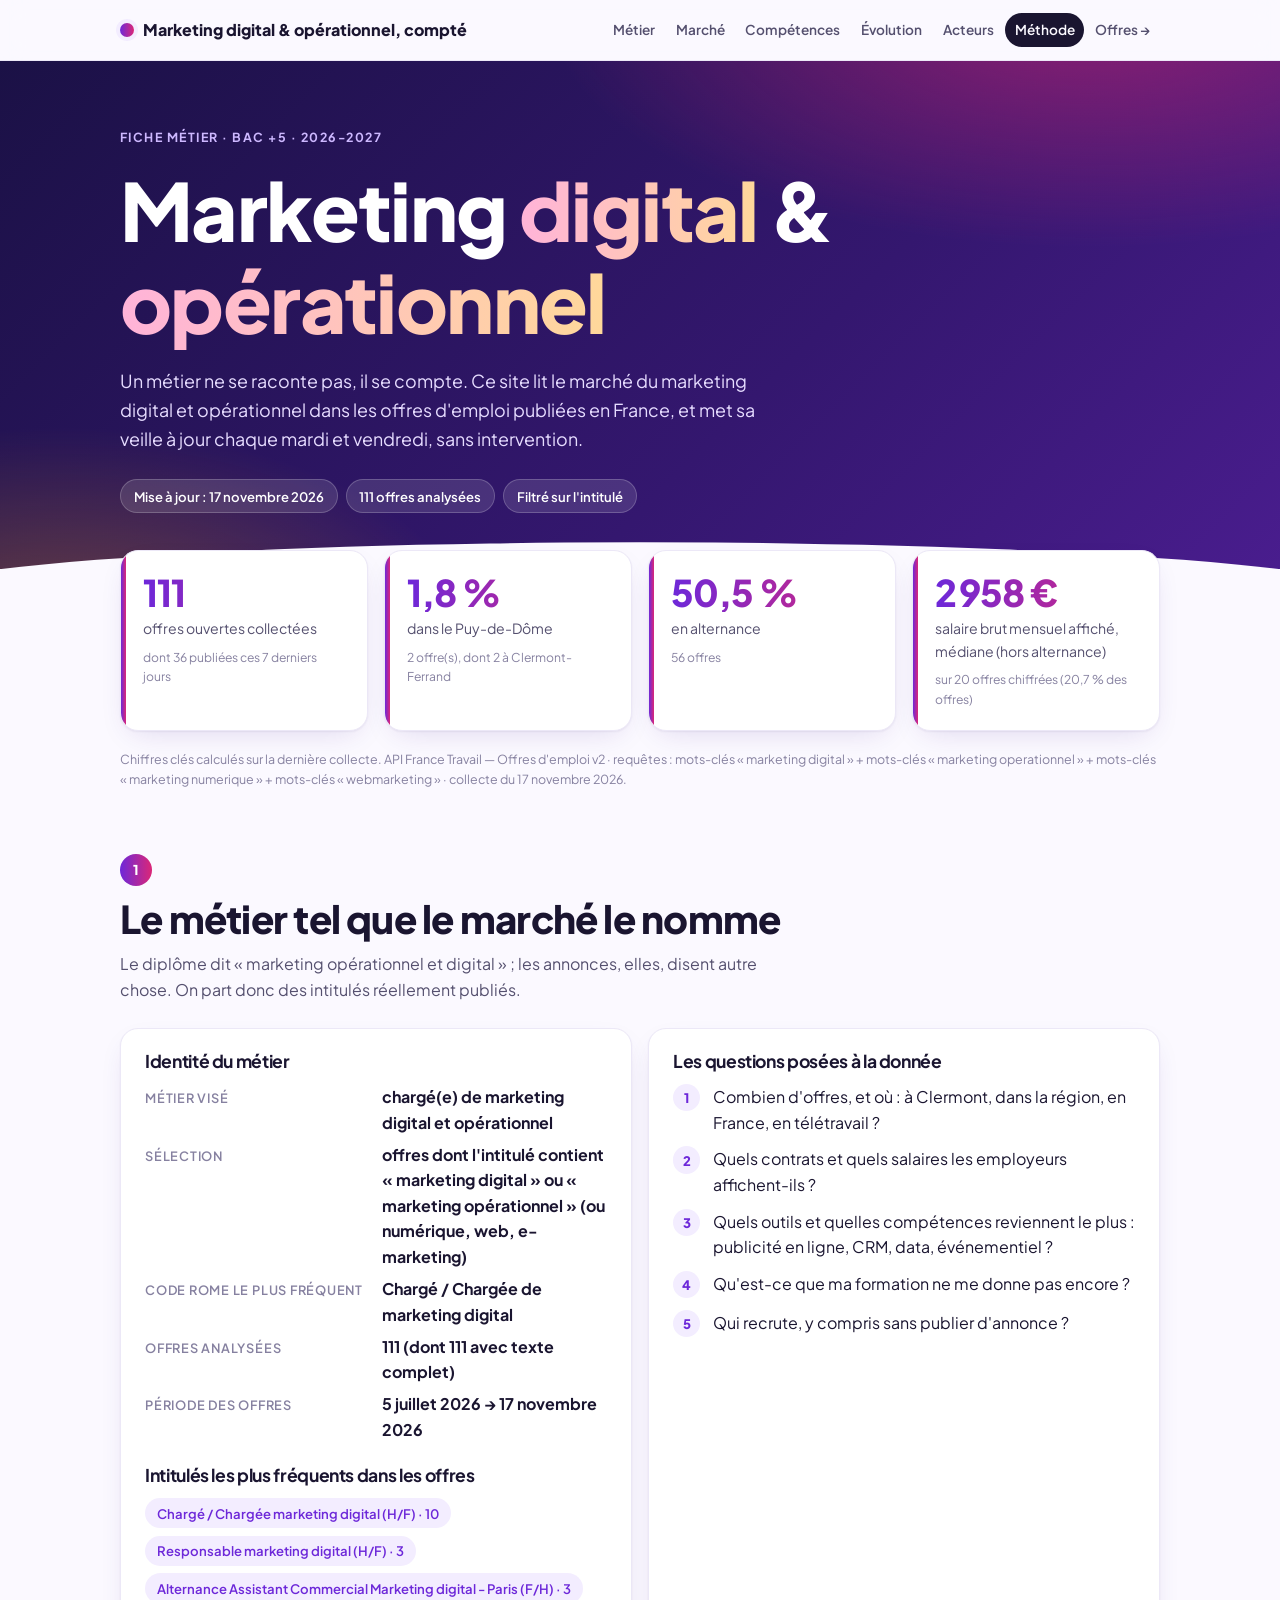
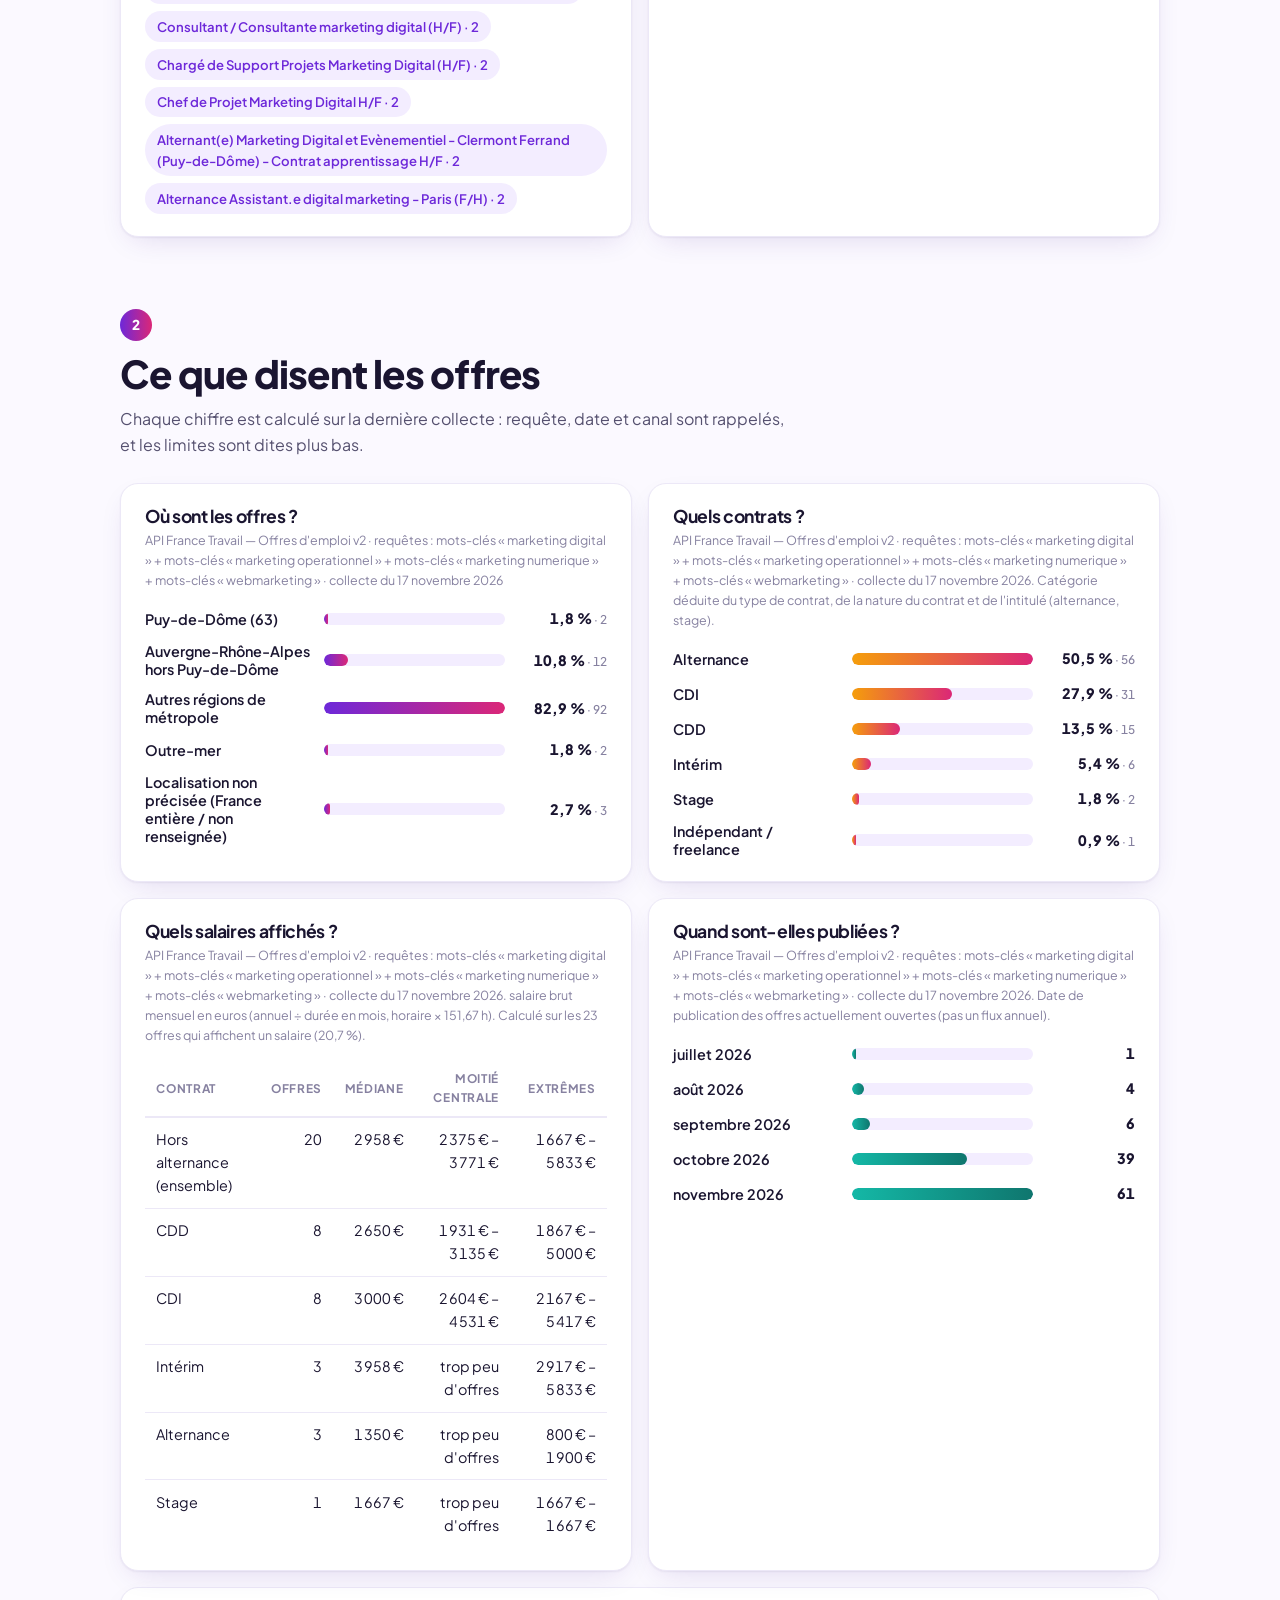
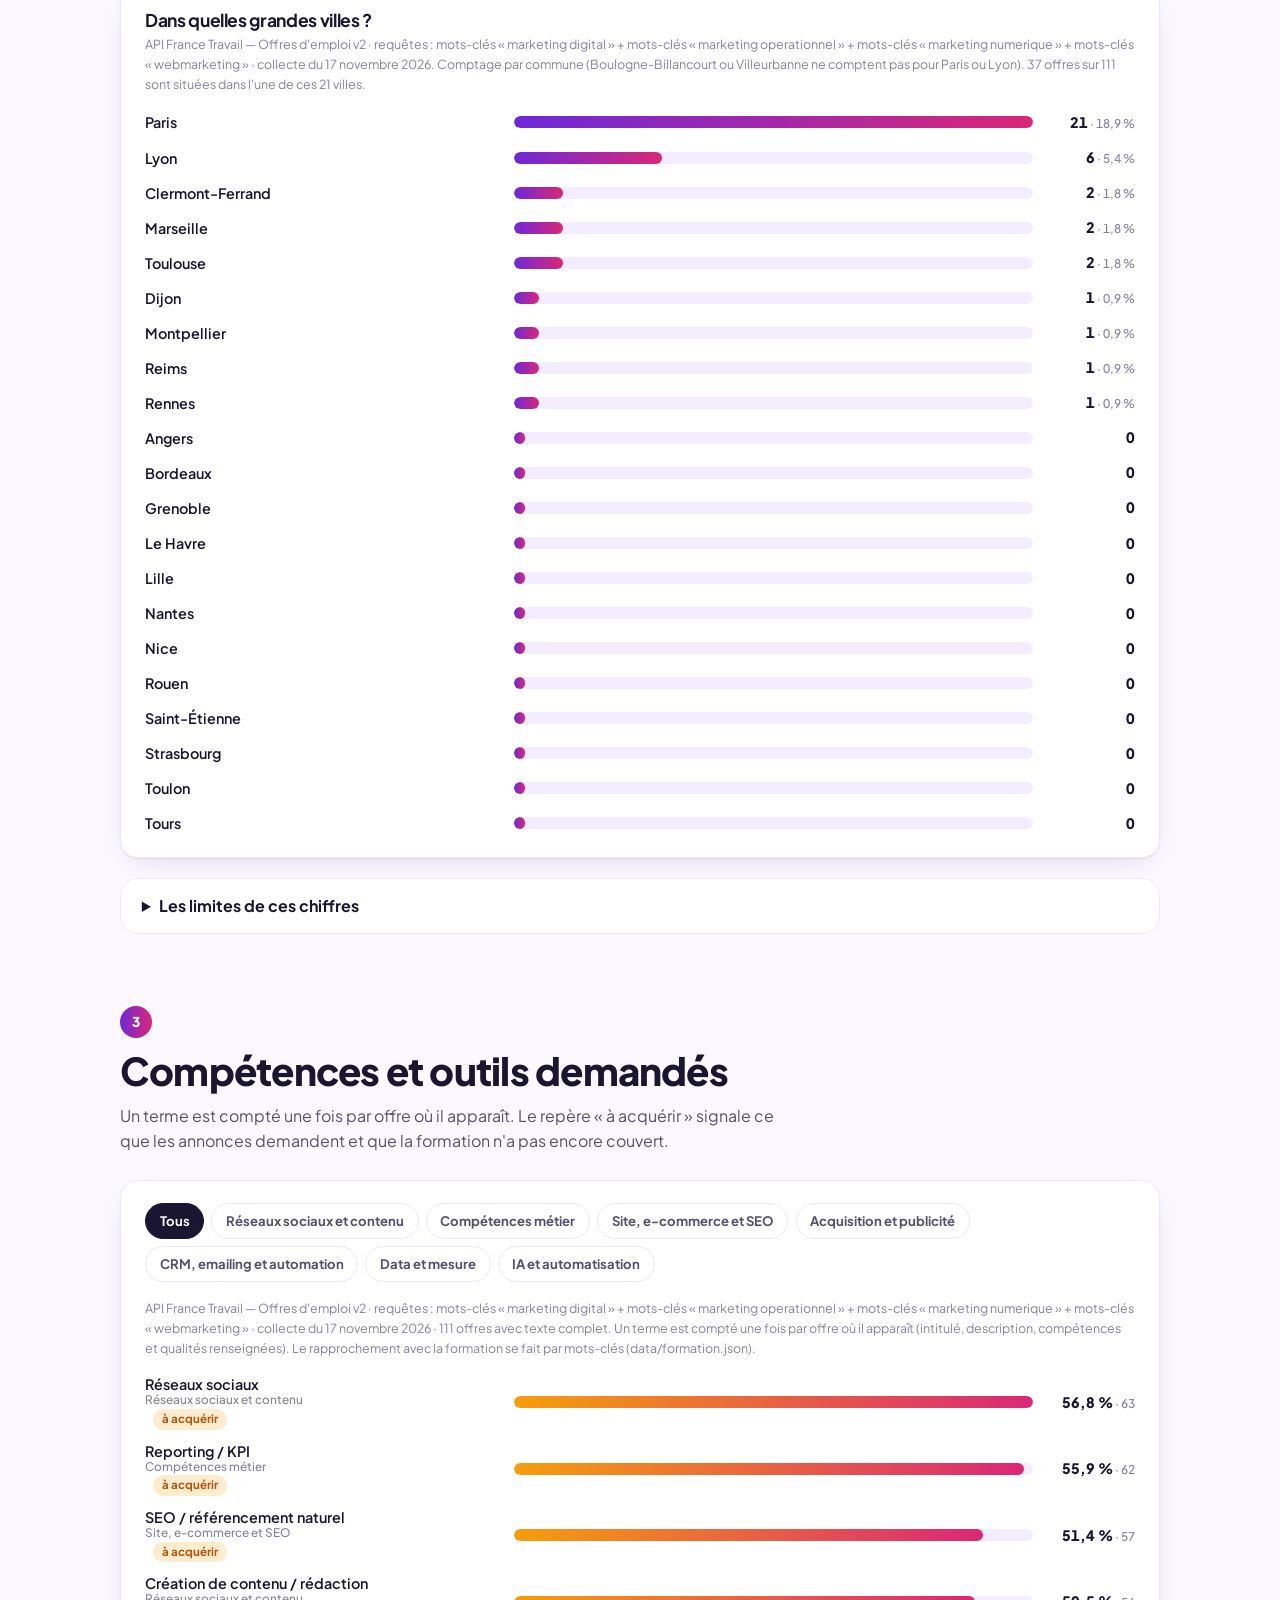
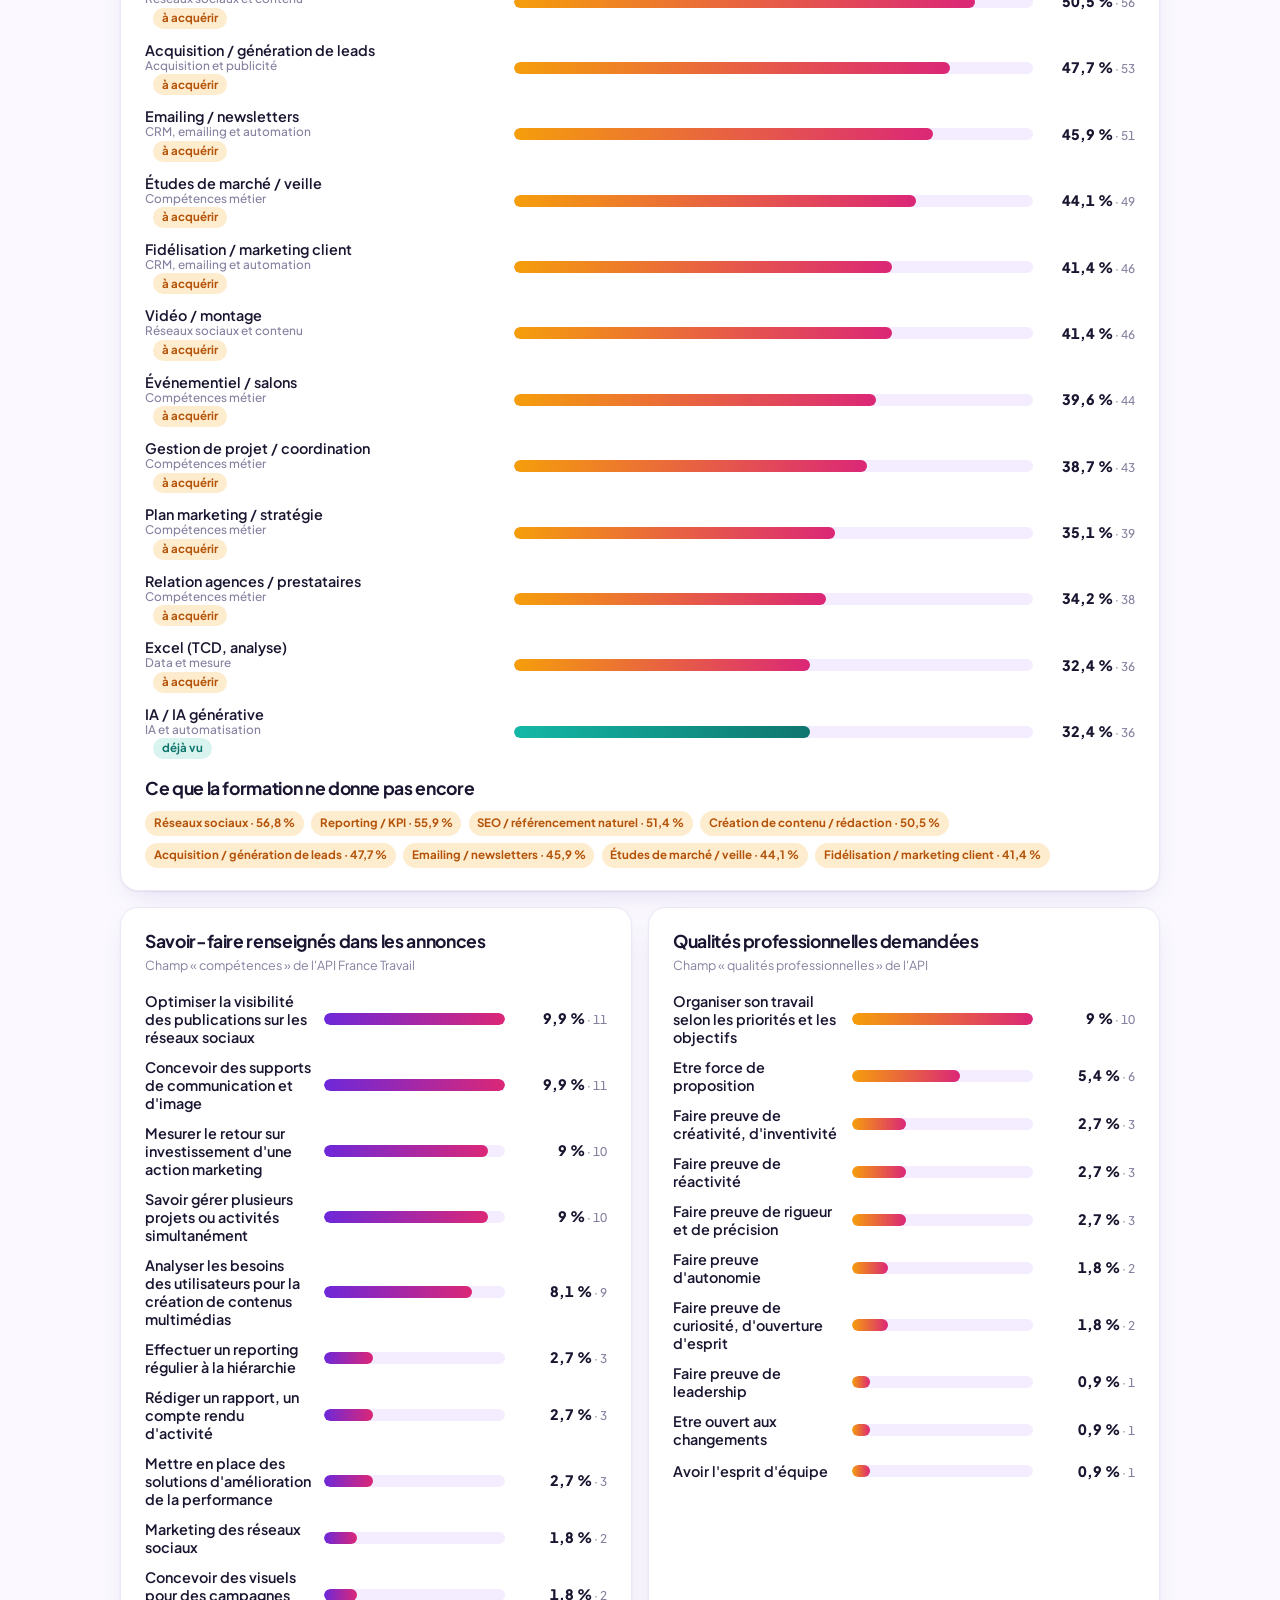
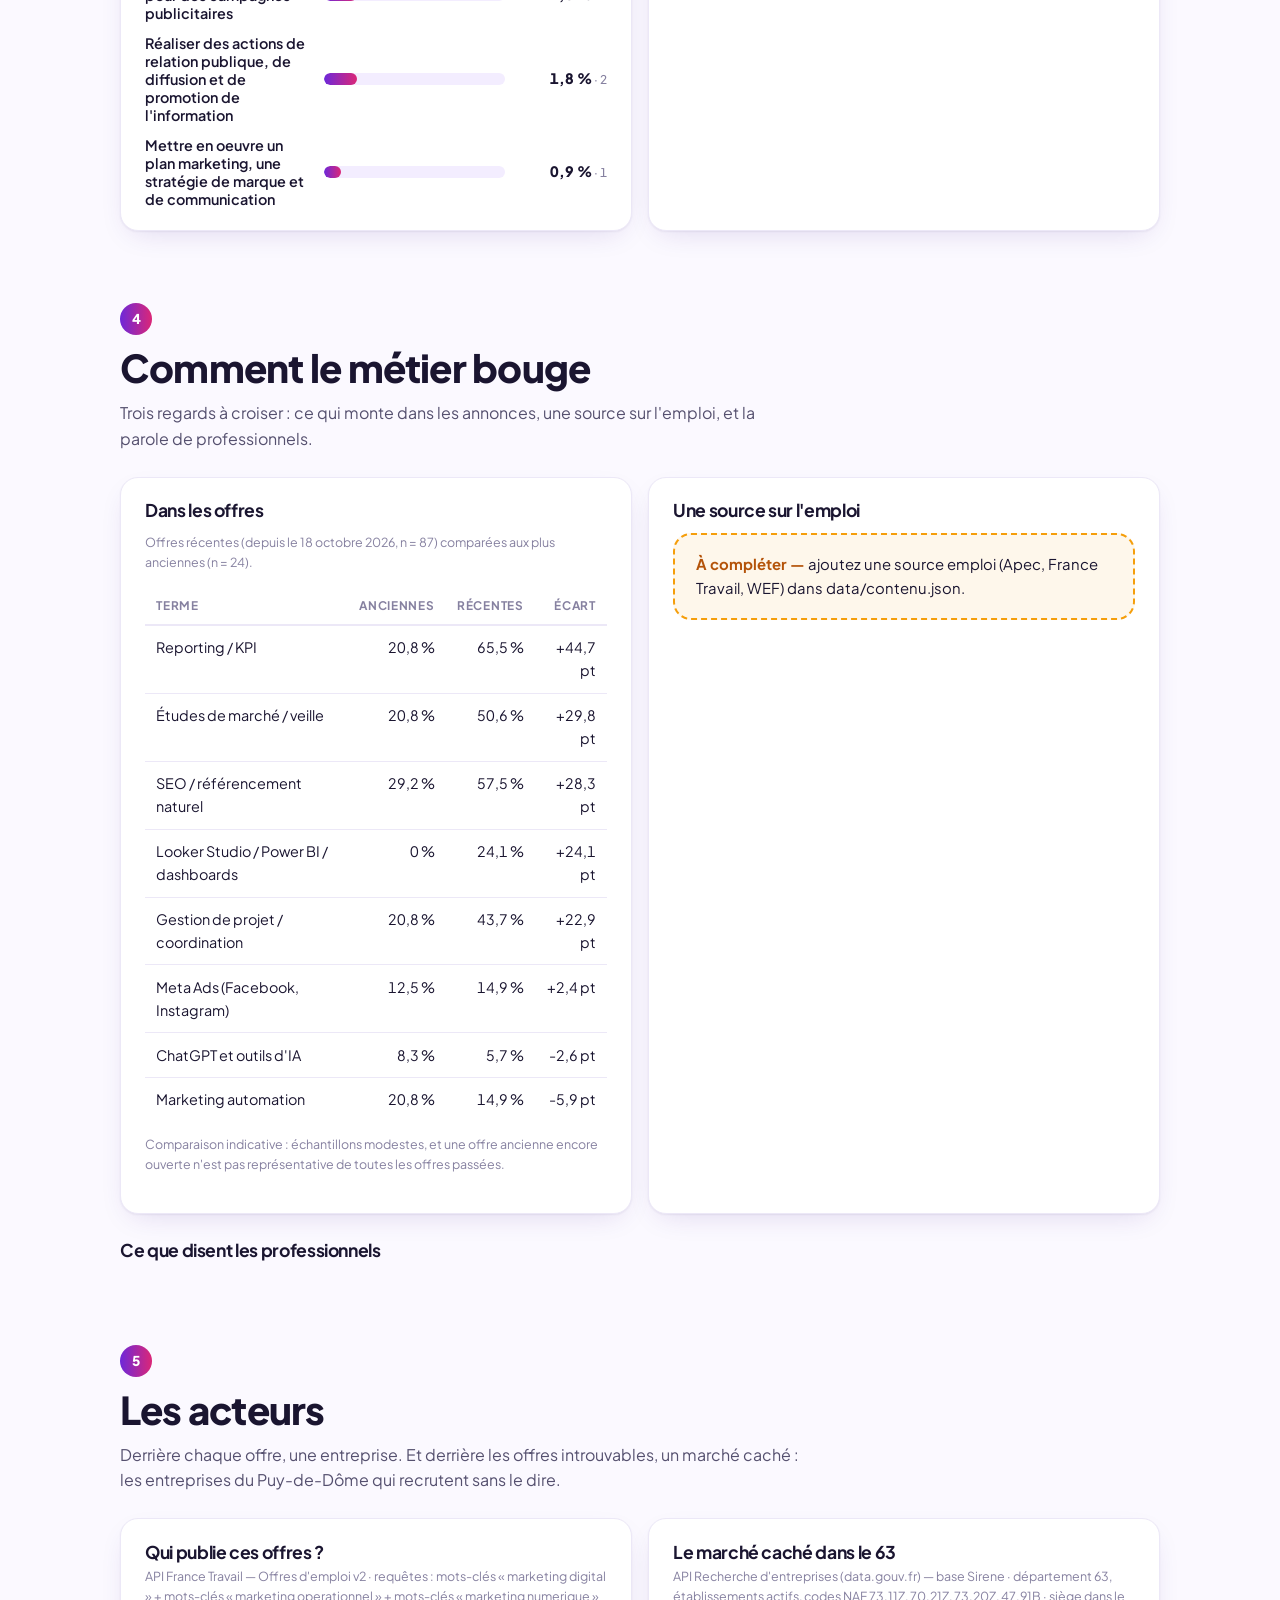
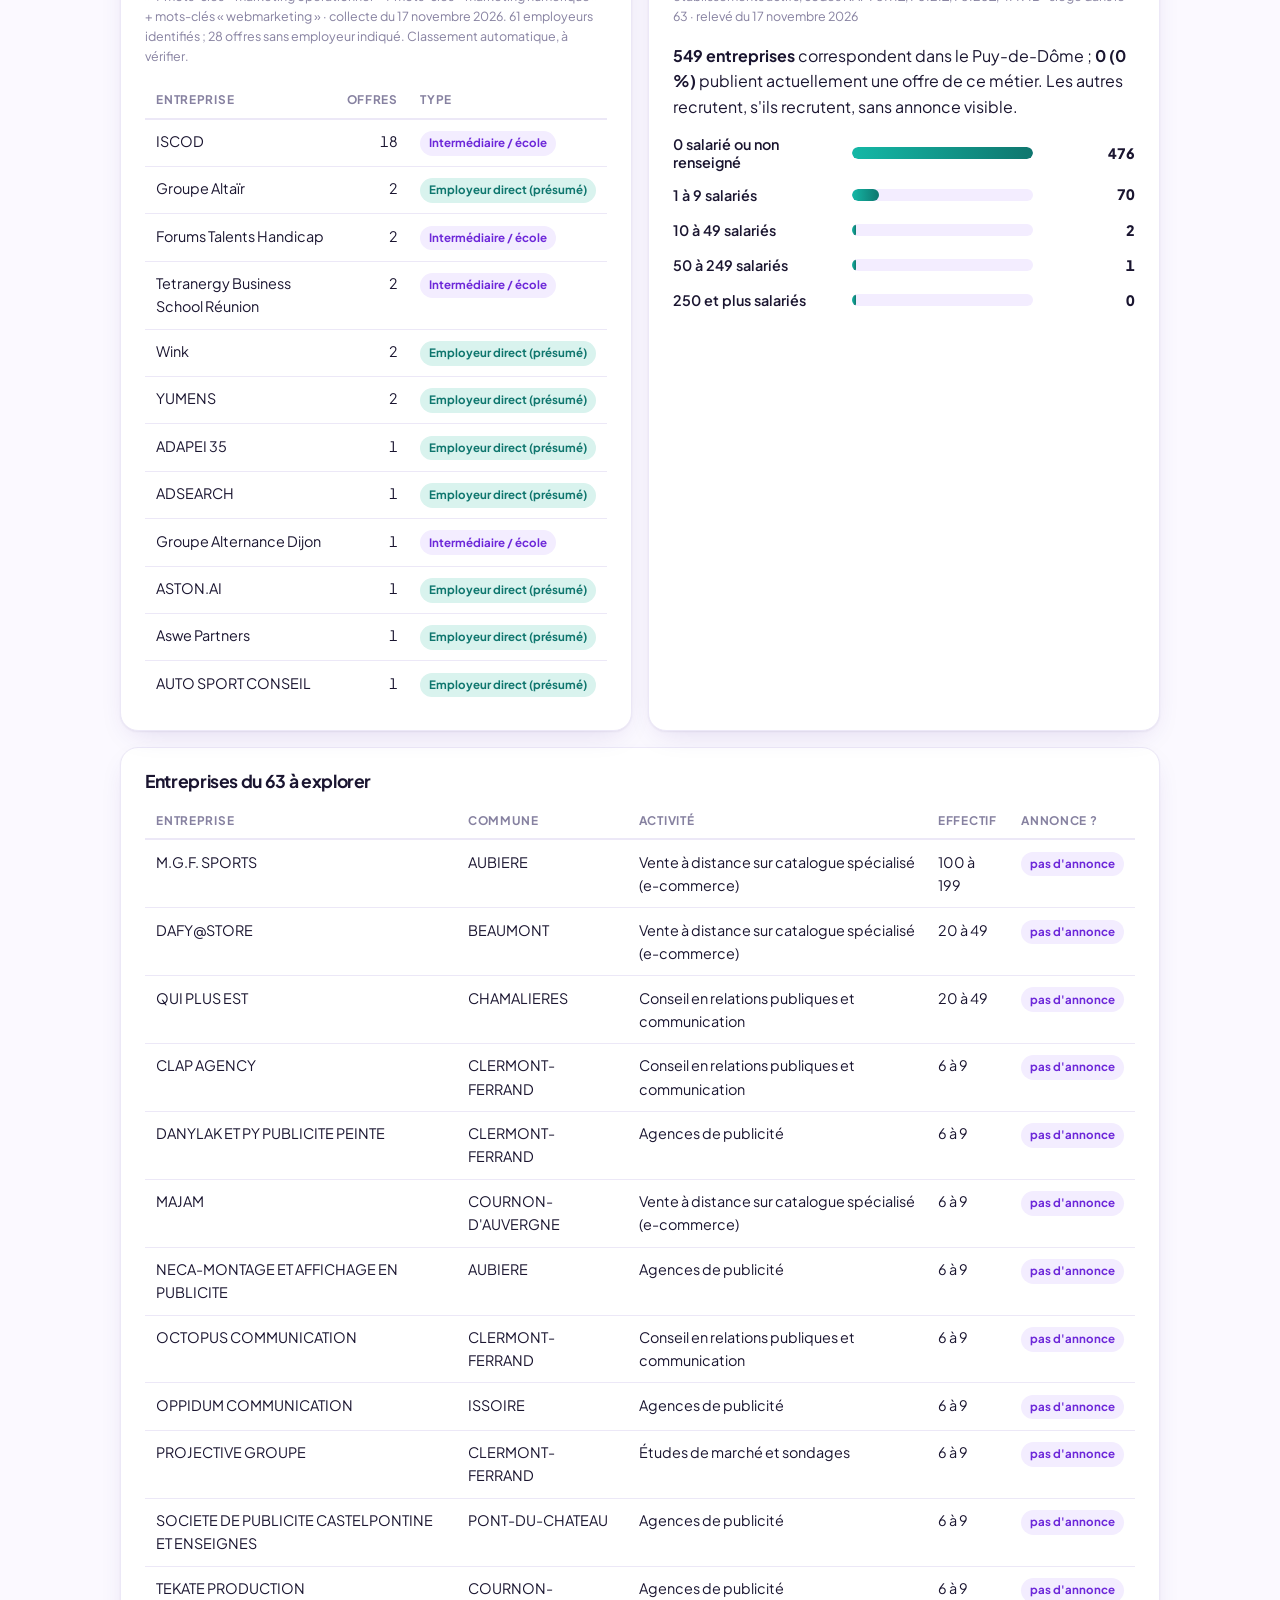
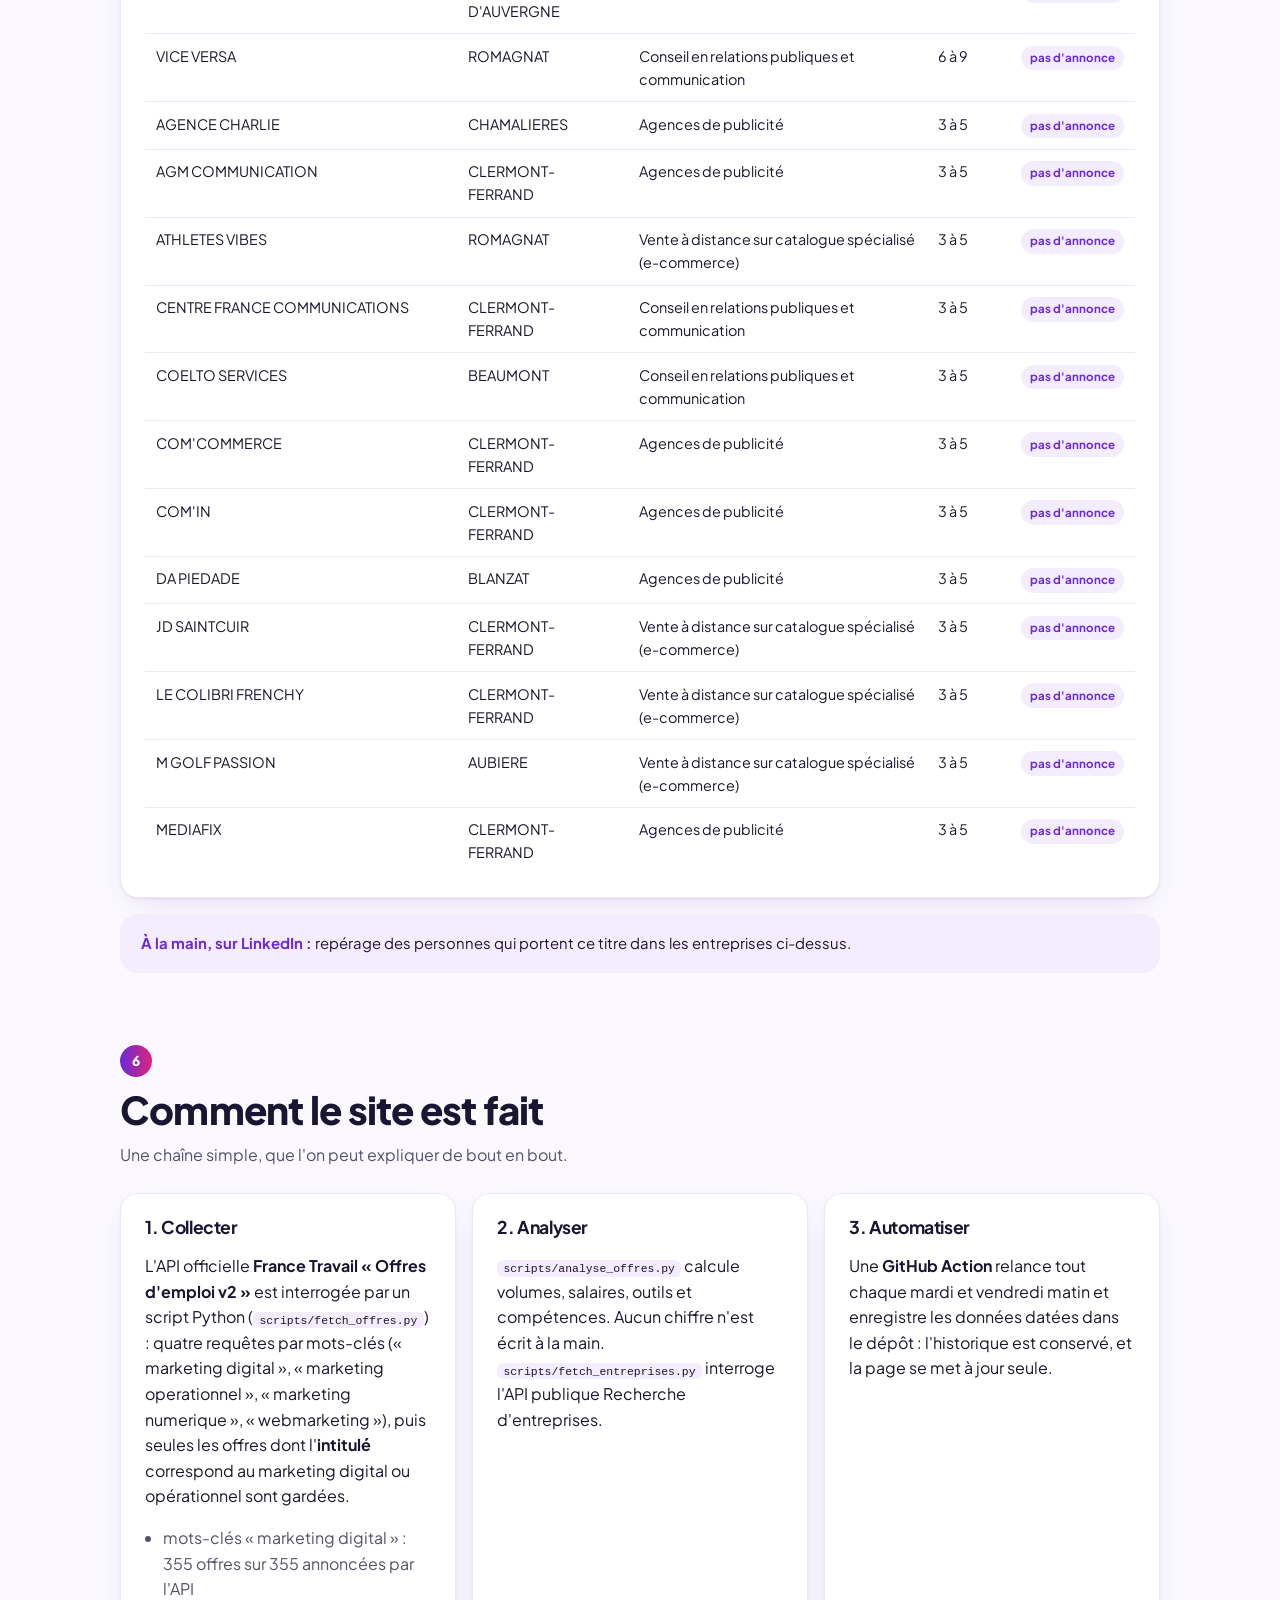
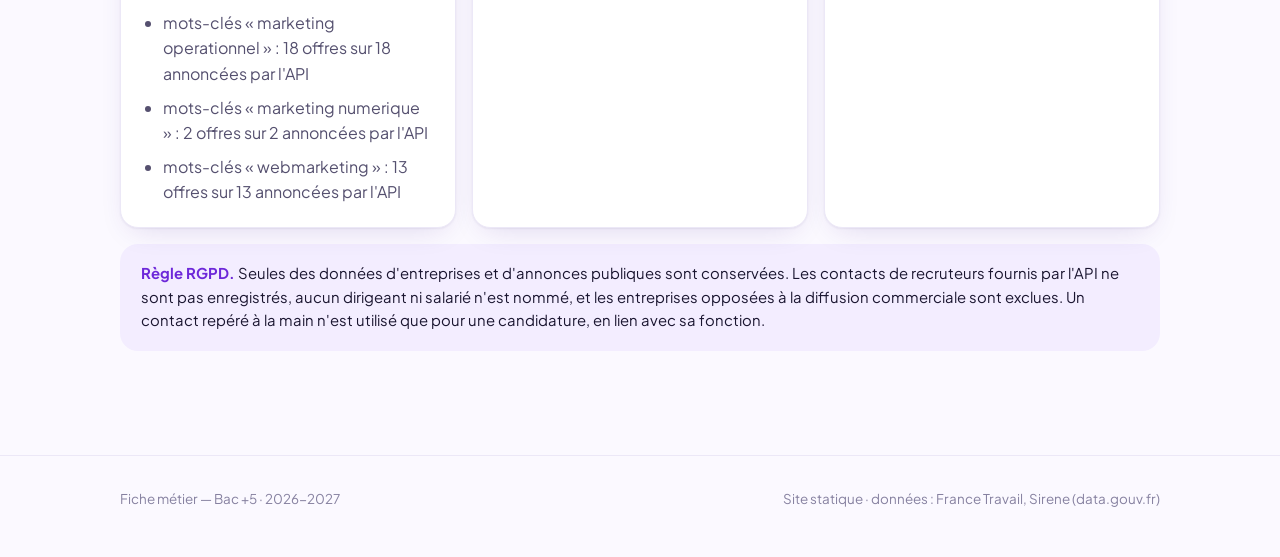
==== index.html @ 231f92b1 "Retirer la section « Ce que je vais chercher cette année » Co-Authored-By: Claude Opus 5.5 <noreply@" ====
<!doctype html>
<html lang="fr">
<head>
<meta charset="UTF-8">
<meta name="viewport" content="width=device-width, initial-scale=1.0">
<title>Marketing digital et opérationnel — le métier, compté</title>
<meta name="description" content="Le marché du métier de chargé(e) de marketing digital et opérationnel lu dans les offres d'emploi France Travail : volumes, salaires, compétences, acteurs. Veille automatique.">
<link rel="preconnect" href="https://fonts.googleapis.com">
<link rel="preconnect" href="https://fonts.gstatic.com" crossorigin>
<link href="https://fonts.googleapis.com/css2?family=Plus+Jakarta+Sans:wght@400;500;600;700;800&display=swap" rel="stylesheet">
<link rel="stylesheet" href="style.css">
</head>
<body>
<div class="nav-wrap">
  <nav class="nav">
    <a href="index.html" class="brand"><span class="brand-dot"></span>Marketing digital &amp; opérationnel, compté</a>
    <div class="nav-links" id="nav-links">
      <a href="#metier">Métier</a>
      <a href="#marche">Marché</a>
      <a href="#competences">Compétences</a>
      <a href="#evolution">Évolution</a>
      <a href="#acteurs">Acteurs</a>
      <a href="#methode">Méthode</a>
      <a href="offres.html">Offres →</a>
    </div>
  </nav>
</div>

<header class="hero">
  <div class="hero-inner">
    <p class="eyebrow">Fiche métier · Bac +5 · 2026-2027</p>
    <h1>Marketing <span>digital</span> &amp; <span>opérationnel</span></h1>
    <p class="hero-lead">Un métier ne se raconte pas, il se compte. Ce site lit le marché du marketing digital et opérationnel dans les
      offres d'emploi publiées en France, et met sa veille à jour chaque mardi et vendredi, sans intervention.</p>
    <div class="chips" id="hero-chips"></div>
  </div>
  <div class="hero-wave"></div>
</header>

<div class="kpis" id="kpis" aria-live="polite"></div>

<main>
  <section class="block" id="metier">
    <div class="sec-head">
      <span class="sec-num">1</span>
      <h2>Le métier tel que le marché le nomme</h2>
      <p class="sec-lead">Le diplôme dit « marketing opérationnel et digital » ; les annonces, elles, disent autre chose.
        On part donc des intitulés réellement publiés.</p>
    </div>
    <div class="grid grid-2">
      <div class="card">
        <h3>Identité du métier</h3>
        <dl class="rome" id="rome"></dl>
        <h3 style="margin-top:1.4rem">Intitulés les plus fréquents dans les offres</h3>
        <div class="tags" id="intitules"></div>
      </div>
      <div class="card">
        <h3>Les questions posées à la donnée</h3>
        <ol class="questions">
          <li>Combien d'offres, et où : à Clermont, dans la région, en France, en télétravail ?</li>
          <li>Quels contrats et quels salaires les employeurs affichent-ils ?</li>
          <li>Quels outils et quelles compétences reviennent le plus : publicité en ligne, CRM, data, événementiel ?</li>
          <li>Qu'est-ce que ma formation ne me donne pas encore ?</li>
          <li>Qui recrute, y compris sans publier d'annonce ?</li>
        </ol>
      </div>
    </div>
  </section>

  <section class="block" id="marche">
    <div class="sec-head">
      <span class="sec-num">2</span>
      <h2>Ce que disent les offres</h2>
      <p class="sec-lead">Chaque chiffre est calculé sur la dernière collecte : requête, date et canal sont rappelés, et les
        limites sont dites plus bas.</p>
    </div>
    <div class="grid grid-2">
      <div class="card"><h3>Où sont les offres ?</h3><p class="src" id="src-geo"></p><div class="bars" id="geo"></div></div>
      <div class="card"><h3>Quels contrats ?</h3><p class="src" id="src-contrats"></p><div class="bars" id="contrats"></div></div>
      <div class="card"><h3>Quels salaires affichés ?</h3><p class="src" id="src-salaires"></p><div class="table-wrap" id="salaires"></div><div id="repere"></div></div>
      <div class="card"><h3>Quand sont-elles publiées ?</h3><p class="src" id="src-mois"></p><div class="bars" id="mois"></div></div>
    </div>
    <div class="card" style="margin-top:1rem">
      <h3>Dans quelles grandes villes ?</h3>
      <p class="src" id="src-villes"></p>
      <div class="bars" id="villes"></div>
    </div>
    <details class="limits" id="limites"><summary>Les limites de ces chiffres</summary><ul id="limites-liste"></ul></details>
  </section>

  <section class="block" id="competences">
    <div class="sec-head">
      <span class="sec-num">3</span>
      <h2>Compétences et outils demandés</h2>
      <p class="sec-lead">Un terme est compté une fois par offre où il apparaît. Le repère « à acquérir » signale ce que les
        annonces demandent et que la formation n'a pas encore couvert.</p>
    </div>
    <div class="card">
      <div class="filters" id="filtres-outils"></div>
      <p class="src" id="src-outils"></p>
      <div class="bars" id="outils"></div>
      <div id="formation-note" style="margin-top:1.2rem"></div>
    </div>
    <div class="grid grid-2" style="margin-top:1rem">
      <div class="card"><h3>Savoir-faire renseignés dans les annonces</h3><p class="src">Champ « compétences » de l'API France Travail</p><div class="bars" id="api-comp"></div></div>
      <div class="card"><h3>Qualités professionnelles demandées</h3><p class="src">Champ « qualités professionnelles » de l'API</p><div class="bars" id="api-qual"></div></div>
    </div>
  </section>

  <section class="block" id="evolution">
    <div class="sec-head">
      <span class="sec-num">4</span>
      <h2>Comment le métier bouge</h2>
      <p class="sec-lead">Trois regards à croiser : ce qui monte dans les annonces, une source sur l'emploi, et la parole de
        professionnels.</p>
    </div>
    <div class="grid grid-2">
      <div class="card"><h3>Dans les offres</h3><div id="mouvement"></div></div>
      <div class="card"><h3>Une source sur l'emploi</h3><div id="source-emploi"></div></div>
    </div>
    <h3 style="margin:1.6rem 0 .8rem">Ce que disent les professionnels</h3>
    <div class="grid grid-3" id="pros"></div>
  </section>

  <section class="block" id="acteurs">
    <div class="sec-head">
      <span class="sec-num">5</span>
      <h2>Les acteurs</h2>
      <p class="sec-lead">Derrière chaque offre, une entreprise. Et derrière les offres introuvables, un marché caché :
        les entreprises du Puy-de-Dôme qui recrutent sans le dire.</p>
    </div>
    <div class="grid grid-2">
      <div class="card"><h3>Qui publie ces offres ?</h3><p class="src" id="src-recruteurs"></p><div class="table-wrap" id="recruteurs"></div></div>
      <div class="card"><h3>Le marché caché dans le 63</h3><p class="src" id="src-cache"></p><div id="cache"></div></div>
    </div>
    <div class="card" style="margin-top:1rem" id="cibles-card"><h3>Entreprises du 63 à explorer</h3><div class="table-wrap" id="cibles"></div></div>
    <div class="callout" style="margin-top:1rem" id="linkedin"></div>
  </section>

  <section class="block" id="methode">
    <div class="sec-head">
      <span class="sec-num">6</span>
      <h2>Comment le site est fait</h2>
      <p class="sec-lead">Une chaîne simple, que l'on peut expliquer de bout en bout.</p>
    </div>
    <div class="grid grid-3">
      <div class="card"><h3>1. Collecter</h3><p>L'API officielle <strong>France Travail « Offres d'emploi v2 »</strong> est interrogée par un script Python
        (<code>scripts/fetch_offres.py</code>)  : quatre requêtes par mots-clés (« marketing digital », « marketing operationnel », « marketing numerique », « webmarketing »), puis seules
        les offres dont l'<strong>intitulé</strong> correspond au marketing digital ou opérationnel sont gardées.</p><div id="requetes"></div></div>
      <div class="card"><h3>2. Analyser</h3><p><code>scripts/analyse_offres.py</code> calcule volumes, salaires, outils et compétences. Aucun chiffre
        n'est écrit à la main. <code>scripts/fetch_entreprises.py</code> interroge l'API publique Recherche d'entreprises.</p></div>
      <div class="card"><h3>3. Automatiser</h3><p>Une <strong>GitHub Action</strong> relance tout chaque mardi et vendredi matin et enregistre les données datées dans le
        dépôt : l'historique est conservé, et la page se met à jour seule.</p></div>
    </div>
    <div class="callout" style="margin-top:1rem"><strong>Règle RGPD.</strong> Seules des données d'entreprises et d'annonces publiques sont
      conservées. Les contacts de recruteurs fournis par l'API ne sont pas enregistrés, aucun dirigeant ni salarié n'est nommé, et les
      entreprises opposées à la diffusion commerciale sont exclues. Un contact repéré à la main n'est utilisé que pour une candidature, en
      lien avec sa fonction.</div>
  </section>
</main>

<footer>
  <div class="foot">
    <span>Fiche métier — Bac +5 · 2026-2027</span>
    <span>Site statique · données : France Travail, Sirene (data.gouv.fr)</span>
  </div>
</footer>
<script src="script.js"></script>
</body>
</html>
---- style.css ----
/* Marketing digital & opérationnel, compté — feuille de style */
:root {
  --bg: #fbf9ff;
  --card: #ffffff;
  --ink: #1a1530;
  --ink-soft: #55506f;
  --muted: #8681a0;
  --line: #ece8f7;
  --brand: #6d28d9;
  --brand-2: #db2777;
  --amber: #f59e0b;
  --teal: #0f766e;
  --teal-bg: #d9f3ee;
  --warn: #b45309;
  --warn-bg: #fdeccd;
  --soft: #f3edff;
  --shadow: 0 1px 2px rgba(40, 20, 90, .06), 0 10px 30px -12px rgba(60, 20, 140, .18);
  --radius: 18px;
  --max: 1080px;
  --grad: linear-gradient(90deg, var(--brand), var(--brand-2));
  color-scheme: light;
}

@media (prefers-color-scheme: dark) {
  :root {
    --bg: #120e24; --card: #1b1635; --ink: #f4f1ff; --ink-soft: #c2bde0; --muted: #9690b8;
    --line: #2c2650; --soft: #241d48; --teal-bg: #0d3b37; --teal: #6ee7d8;
    --warn-bg: #43300f; --warn: #fbbf24; --brand: #a78bfa; --brand-2: #f472b6;
    --shadow: 0 1px 2px rgba(0,0,0,.4), 0 10px 30px -12px rgba(0,0,0,.6);
    color-scheme: dark;
  }
}

* { box-sizing: border-box; }
html { scroll-behavior: smooth; scroll-padding-top: 72px; }
body {
  margin: 0; background: var(--bg); color: var(--ink);
  font-family: "Plus Jakarta Sans", -apple-system, BlinkMacSystemFont, "Segoe UI", Helvetica, Arial, sans-serif;
  line-height: 1.6; -webkit-font-smoothing: antialiased;
}
a { color: var(--brand); }
code { background: var(--soft); border-radius: 6px; padding: .1rem .4rem; font-size: .88em; }
h1, h2, h3 { line-height: 1.15; margin: 0; letter-spacing: -.02em; }

/* ---------- navigation ---------- */
.nav-wrap {
  position: sticky; top: 0; z-index: 50;
  background: color-mix(in srgb, var(--bg) 82%, transparent);
  backdrop-filter: blur(12px); border-bottom: 1px solid var(--line);
}
.nav { max-width: var(--max); margin: 0 auto; padding: .8rem 1.25rem; display: flex; align-items: center; gap: 1.2rem; }
.brand { font-weight: 800; text-decoration: none; color: var(--ink); white-space: nowrap; display: flex; align-items: center; gap: .55rem; }
.brand-dot { width: 14px; height: 14px; border-radius: 50%; background: var(--grad); box-shadow: 0 0 0 4px var(--soft); }
.nav-links { display: flex; gap: .1rem; margin-left: auto; overflow-x: auto; scrollbar-width: none; }
.nav-links a { text-decoration: none; color: var(--ink-soft); font-size: .85rem; font-weight: 600; padding: .4rem .6rem; border-radius: 999px; white-space: nowrap; }
.nav-links a:hover { background: var(--soft); color: var(--brand); }
.nav-links a.is-active { background: var(--ink); color: var(--bg); }

/* ---------- hero ---------- */
.hero {
  position: relative; overflow: hidden; color: #fff;
  background:
    radial-gradient(900px 400px at 85% -10%, rgba(219, 39, 119, .55), transparent 60%),
    radial-gradient(700px 380px at 5% 110%, rgba(245, 158, 11, .35), transparent 60%),
    linear-gradient(135deg, #1b1146 0%, #34176f 60%, #4a1d8f 100%);
}
.hero-inner { max-width: var(--max); margin: 0 auto; padding: 4.2rem 1.25rem 5.5rem; position: relative; }
.eyebrow { font-size: .78rem; font-weight: 700; letter-spacing: .12em; text-transform: uppercase; color: #cdb8ff; margin: 0 0 1rem; }
.hero h1 { font-size: clamp(2.6rem, 8vw, 5rem); font-weight: 800; }
.hero h1 span { background: linear-gradient(90deg, #ffb3d9, #ffd89a); -webkit-background-clip: text; background-clip: text; color: transparent; }
.hero-lead { max-width: 640px; font-size: 1.12rem; color: #e6dcff; margin: 1.2rem 0 1.6rem; }
.chips { display: flex; flex-wrap: wrap; gap: .5rem; }
.chip { display: inline-flex; align-items: center; gap: .4rem; font-size: .82rem; font-weight: 600; padding: .35rem .8rem; border-radius: 999px; background: rgba(255,255,255,.12); border: 1px solid rgba(255,255,255,.2); color: #fff; }
.hero-wave { position: absolute; left: 0; right: 0; bottom: -1px; height: 60px; background: var(--bg); clip-path: ellipse(60% 100% at 50% 100%); }

/* ---------- indicateurs clés (chevauchent le hero) ---------- */
.kpis { max-width: var(--max); margin: -3.2rem auto 0; padding: 0 1.25rem; display: grid; grid-template-columns: repeat(auto-fit, minmax(210px, 1fr)); gap: 1rem; position: relative; z-index: 2; }
.kpi { background: var(--card); border-radius: var(--radius); box-shadow: var(--shadow); padding: 1.3rem 1.4rem; border: 1px solid var(--line); position: relative; overflow: hidden; }
.kpi::before { content: ""; position: absolute; inset: 0 auto 0 0; width: 5px; background: var(--grad); }
.kpi-value { font-size: 2.3rem; font-weight: 800; letter-spacing: -.03em; background: var(--grad); -webkit-background-clip: text; background-clip: text; color: transparent; line-height: 1.1; }
.kpi-label { color: var(--ink-soft); font-size: .88rem; margin-top: .3rem; }
.kpi-note { color: var(--muted); font-size: .76rem; margin-top: .5rem; }

/* ---------- sections ---------- */
main { max-width: var(--max); margin: 0 auto; padding: 0 1.25rem 3rem; }
section.block { padding: 4rem 0 .5rem; }
.sec-head { margin-bottom: 1.6rem; }
.sec-num { display: inline-flex; width: 2rem; height: 2rem; align-items: center; justify-content: center; border-radius: 50%; background: var(--grad); color: #fff; font-weight: 800; font-size: .85rem; margin-bottom: .7rem; }
.sec-head h2 { font-size: clamp(1.7rem, 4vw, 2.4rem); font-weight: 800; }
.sec-lead { color: var(--ink-soft); max-width: 680px; margin: .6rem 0 0; }
h3 { font-size: 1.1rem; font-weight: 700; margin-bottom: .8rem; }

.grid { display: grid; gap: 1rem; }
.grid-2 { grid-template-columns: repeat(2, minmax(0, 1fr)); }
@media (max-width: 860px) { .grid-2 { grid-template-columns: minmax(0, 1fr); } }
.grid-3 { grid-template-columns: repeat(auto-fit, minmax(240px, 1fr)); }
.card { background: var(--card); border: 1px solid var(--line); border-radius: var(--radius); box-shadow: var(--shadow); padding: 1.4rem 1.5rem; }
.card h3 + .src { margin-top: -.5rem; }
.src { font-size: .78rem; color: var(--muted); margin: 0 0 1rem; }
.kpi-src { max-width: 1040px; width: calc(100% - 2.4rem); margin: 1.2rem auto 0; padding: 0; }
.stack > * + * { margin-top: 1rem; }

/* ---------- le métier ---------- */
.rome { display: grid; grid-template-columns: auto 1fr; gap: .4rem 1.2rem; margin: 0; align-items: baseline; }
.rome dt { color: var(--muted); font-size: .8rem; font-weight: 600; text-transform: uppercase; letter-spacing: .06em; }
.rome dd { margin: 0; font-weight: 700; }
.tags { display: flex; flex-wrap: wrap; gap: .45rem; }
.tag { font-size: .82rem; font-weight: 600; background: var(--soft); color: var(--brand); border-radius: 999px; padding: .3rem .75rem; }
.questions { counter-reset: q; list-style: none; padding: 0; margin: 0; display: grid; gap: .7rem; }
.questions li { counter-increment: q; display: flex; gap: .8rem; align-items: flex-start; }
.questions li::before { content: counter(q); flex: none; width: 1.7rem; height: 1.7rem; border-radius: 50%; background: var(--soft); color: var(--brand); font-weight: 800; font-size: .82rem; display: grid; place-items: center; }

/* ---------- barres ---------- */
.bars { display: grid; gap: .75rem; }
.bar-row { display: grid; grid-template-columns: minmax(110px, 36%) 1fr 5.6rem; gap: .8rem; align-items: center; font-size: .9rem; }
.bar-label { color: var(--ink); font-weight: 600; line-height: 1.25; }
.bar-label small { display: block; color: var(--muted); font-weight: 500; font-size: .74rem; }
.bar-track { background: var(--soft); border-radius: 999px; height: 12px; overflow: hidden; }
.bar-fill { height: 100%; width: 0; border-radius: 999px; background: var(--grad); transition: width .9s cubic-bezier(.2,.7,.2,1); }
.bar-fill.alt { background: linear-gradient(90deg, var(--amber), var(--brand-2)); }
.bar-fill.ok { background: linear-gradient(90deg, #14b8a6, #0f766e); }
.bar-value { font-weight: 800; font-variant-numeric: tabular-nums; min-width: 3.2rem; text-align: right; }
.bar-value small { color: var(--muted); font-weight: 500; }

/* ---------- tableaux ---------- */
.table-wrap { overflow-x: auto; }
table { width: 100%; border-collapse: collapse; font-size: .9rem; }
th { text-align: left; font-size: .74rem; text-transform: uppercase; letter-spacing: .06em; color: var(--muted); padding: .5rem .7rem; border-bottom: 2px solid var(--line); }
td { padding: .65rem .7rem; border-bottom: 1px solid var(--line); vertical-align: top; }
tr:last-child td { border-bottom: 0; }
td.num, th.num { text-align: right; font-variant-numeric: tabular-nums; }
.badge { display: inline-block; font-size: .72rem; font-weight: 700; padding: .2rem .55rem; border-radius: 999px; background: var(--soft); color: var(--brand); white-space: nowrap; }
.badge.ok { background: var(--teal-bg); color: var(--teal); }
.badge.warn { background: var(--warn-bg); color: var(--warn); }

/* ---------- filtres (chips cliquables) ---------- */
.filters { display: flex; flex-wrap: wrap; gap: .45rem; margin-bottom: 1.1rem; }
.filter { font: inherit; font-size: .82rem; font-weight: 700; cursor: pointer; border: 1px solid var(--line); background: var(--card); color: var(--ink-soft); border-radius: 999px; padding: .4rem .85rem; }
.filter:hover { border-color: var(--brand); color: var(--brand); }
.filter.is-on { background: var(--ink); border-color: var(--ink); color: var(--bg); }

/* ---------- encadrés ---------- */
.callout { background: var(--soft); border-radius: var(--radius); padding: 1.1rem 1.3rem; font-size: .93rem; }
.callout strong { color: var(--brand); }
.todo { border: 2px dashed var(--amber); background: color-mix(in srgb, var(--amber) 8%, var(--card)); border-radius: var(--radius); padding: 1.1rem 1.3rem; font-size: .93rem; }
.todo b { color: var(--warn); }
details.limits { background: var(--card); border: 1px solid var(--line); border-radius: var(--radius); padding: .9rem 1.3rem; margin-top: 1.2rem; }
details.limits summary { cursor: pointer; font-weight: 700; }
details.limits ul { margin: .8rem 0 .3rem; padding-left: 1.2rem; color: var(--ink-soft); font-size: .9rem; }
details.limits li + li { margin-top: .4rem; }
.quote-list { margin: 0; padding-left: 1.1rem; color: var(--ink-soft); }
.quote-list li + li { margin-top: .5rem; }
.pro { display: grid; gap: .3rem; }
.pro-date { font-size: .78rem; color: var(--muted); font-weight: 600; }

/* ---------- plan d'action ---------- */
.timeline { list-style: none; padding: 0; margin: 0; display: grid; gap: 1rem; counter-reset: t; }
.timeline li { counter-increment: t; background: var(--card); border: 1px solid var(--line); border-radius: var(--radius); box-shadow: var(--shadow); padding: 1.2rem 1.4rem 1.2rem 4rem; position: relative; }
.timeline li::before { content: counter(t); position: absolute; left: 1.2rem; top: 1.2rem; width: 2rem; height: 2rem; border-radius: 50%; background: var(--grad); color: #fff; font-weight: 800; display: grid; place-items: center; }
.timeline .when { font-size: .78rem; font-weight: 700; color: var(--brand-2); text-transform: uppercase; letter-spacing: .06em; }
.timeline .proof { color: var(--ink-soft); font-size: .9rem; margin-top: .3rem; }

.position { background: linear-gradient(135deg, #1b1146, #4a1d8f); color: #fff; border-radius: var(--radius); padding: 2rem 2.2rem; box-shadow: var(--shadow); }
.position h3 { color: #ffd89a; margin-bottom: .6rem; }
.position p { margin: 0 0 1.2rem; color: #eee6ff; }
.position p:last-child { margin: 0; }

/* ---------- offres ---------- */
.toolbar { display: grid; grid-template-columns: 2fr 1fr 1fr 1fr auto; gap: .7rem; align-items: center; margin-bottom: 1rem; }
.toolbar input, .toolbar select { font: inherit; padding: .65rem .9rem; border-radius: 12px; border: 1px solid var(--line); background: var(--card); color: var(--ink); width: 100%; }
.toolbar input[type="checkbox"] { width: auto; padding: 0; margin: 0; }
.toolbar label { font-size: .88rem; font-weight: 600; color: var(--ink-soft); display: flex; gap: .4rem; align-items: center; white-space: nowrap; }
.count { color: var(--muted); font-size: .88rem; margin: 0 0 1rem; }
.offres { display: grid; gap: .8rem; }
.offre { background: var(--card); border: 1px solid var(--line); border-radius: var(--radius); padding: 1.1rem 1.3rem; display: grid; gap: .5rem; box-shadow: var(--shadow); }
.offre-head { display: flex; justify-content: space-between; gap: 1rem; align-items: flex-start; }
.offre h3 { font-size: 1.02rem; margin: 0; }
.offre-co { color: var(--ink-soft); font-size: .9rem; font-weight: 600; }
.offre-meta { display: flex; flex-wrap: wrap; gap: .4rem; }
.offre-link { font-size: .85rem; font-weight: 700; text-decoration: none; white-space: nowrap; }
.empty { text-align: center; color: var(--muted); padding: 2rem 0; }

footer { border-top: 1px solid var(--line); margin-top: 3rem; }
.foot { max-width: var(--max); margin: 0 auto; padding: 2rem 1.25rem 3rem; color: var(--muted); font-size: .84rem; display: flex; flex-wrap: wrap; gap: .5rem 1.5rem; justify-content: space-between; }

@media (max-width: 720px) {
  .nav { flex-wrap: wrap; }
  .nav-links { width: 100%; margin-left: 0; }
  .toolbar { grid-template-columns: 1fr 1fr; }
  .toolbar input { grid-column: 1 / -1; }
  .bar-row { grid-template-columns: 1fr auto; }
  .bar-row .bar-track { grid-column: 1 / -1; order: 3; }
  .hero-inner { padding-top: 3rem; }
}
@media (prefers-reduced-motion: reduce) { html { scroll-behavior: auto; } .bar-fill { transition: none; } }
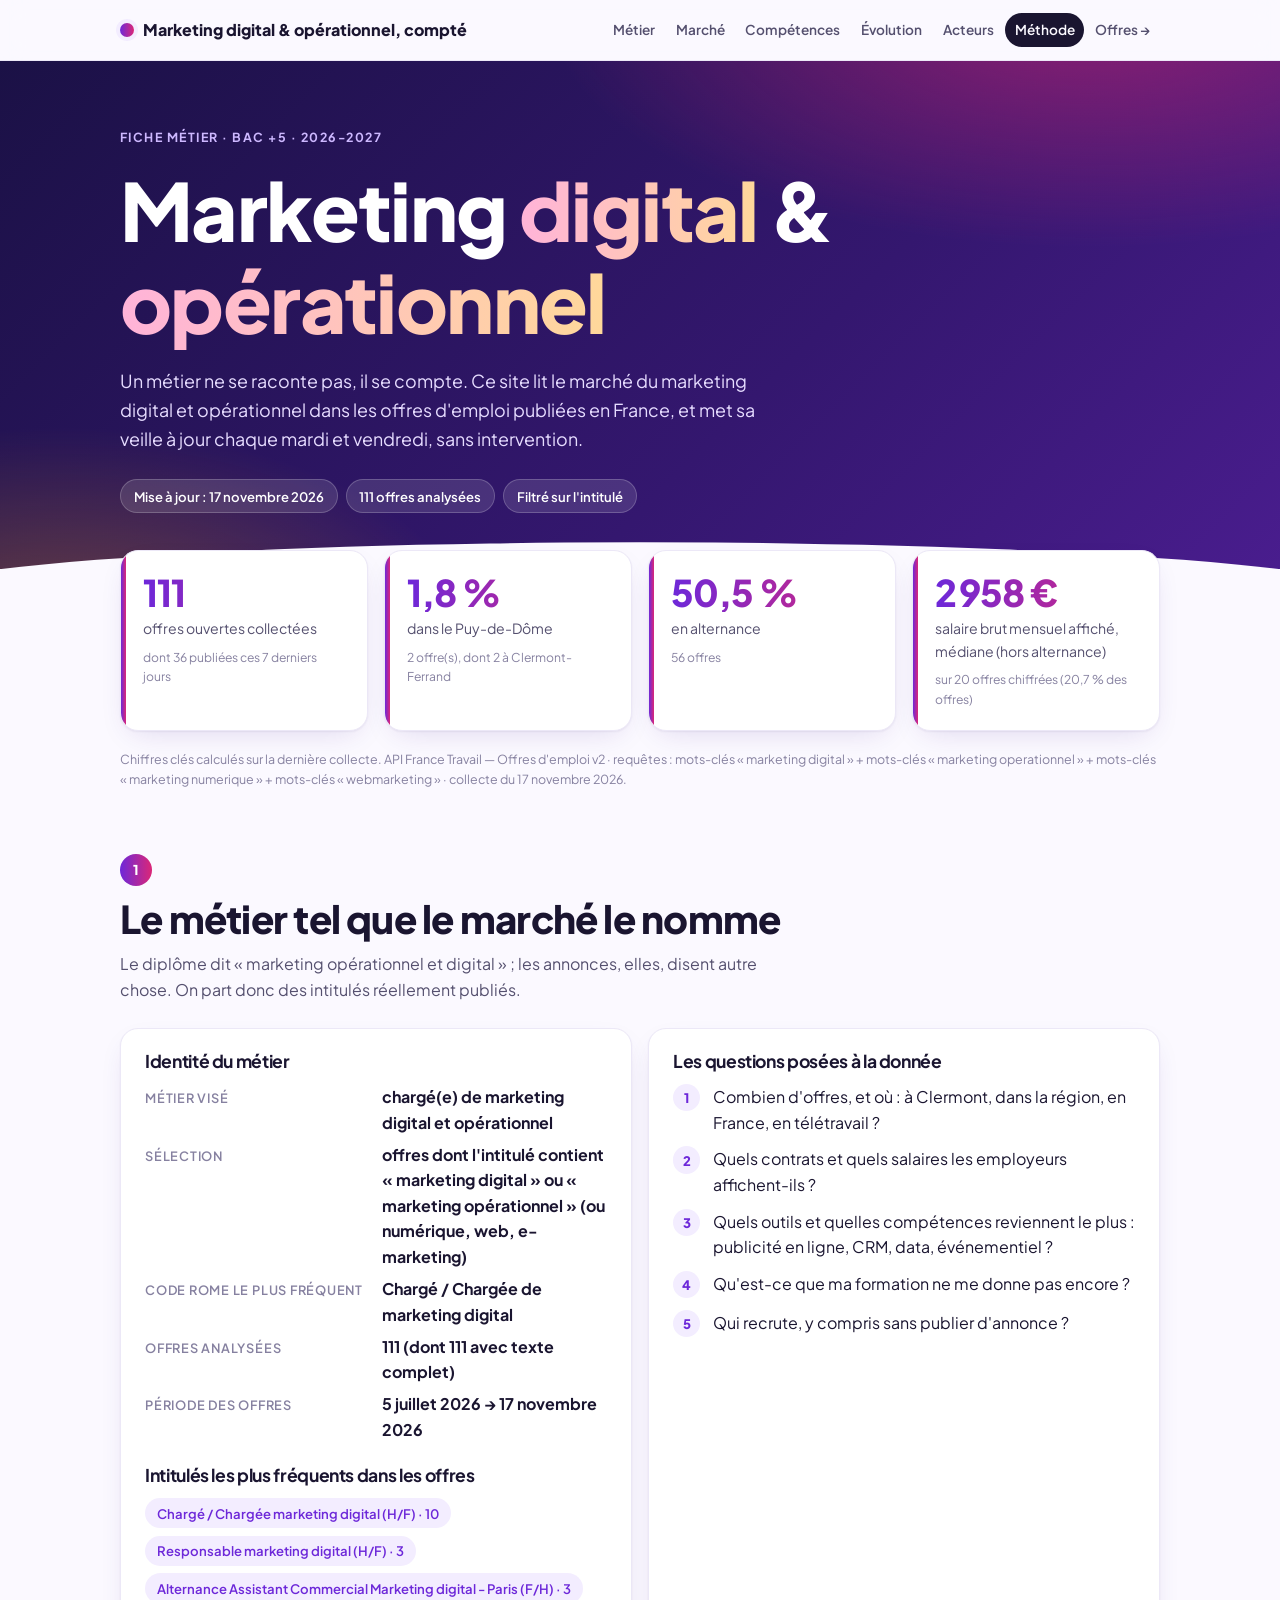
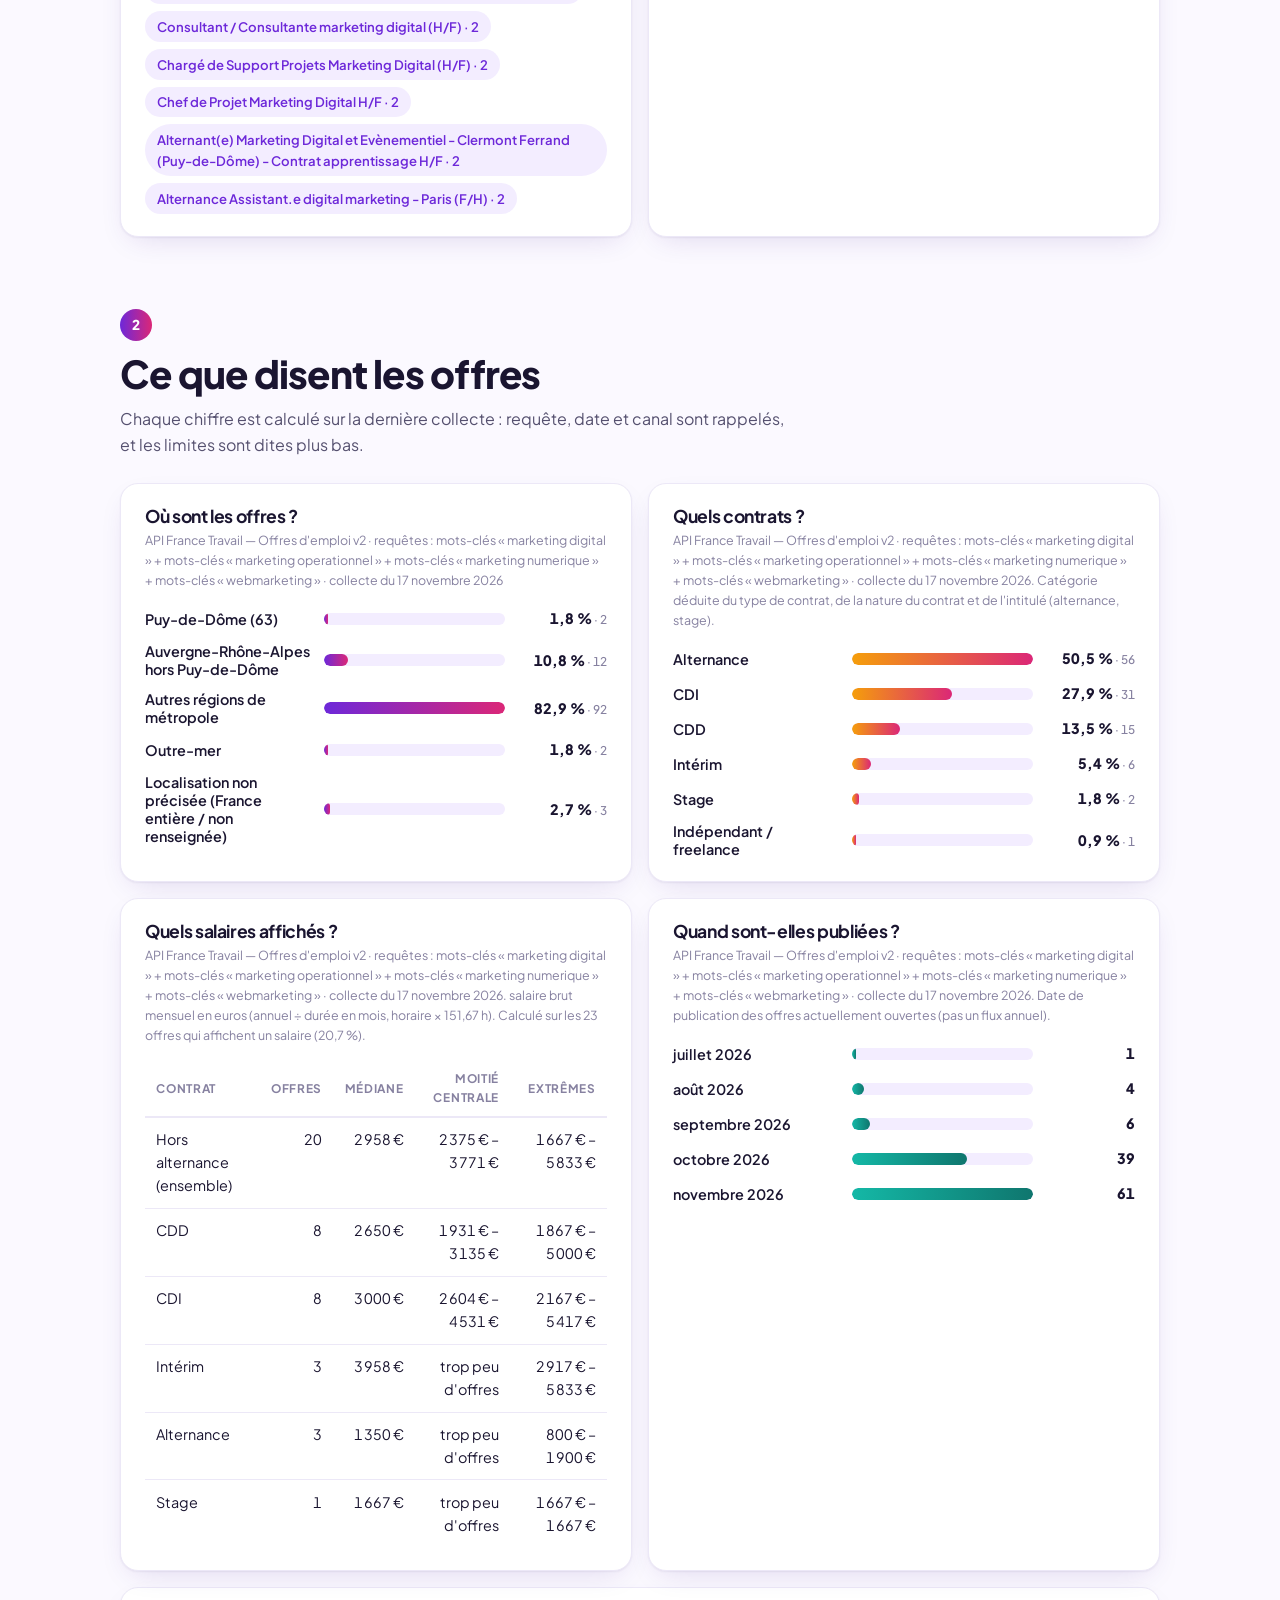
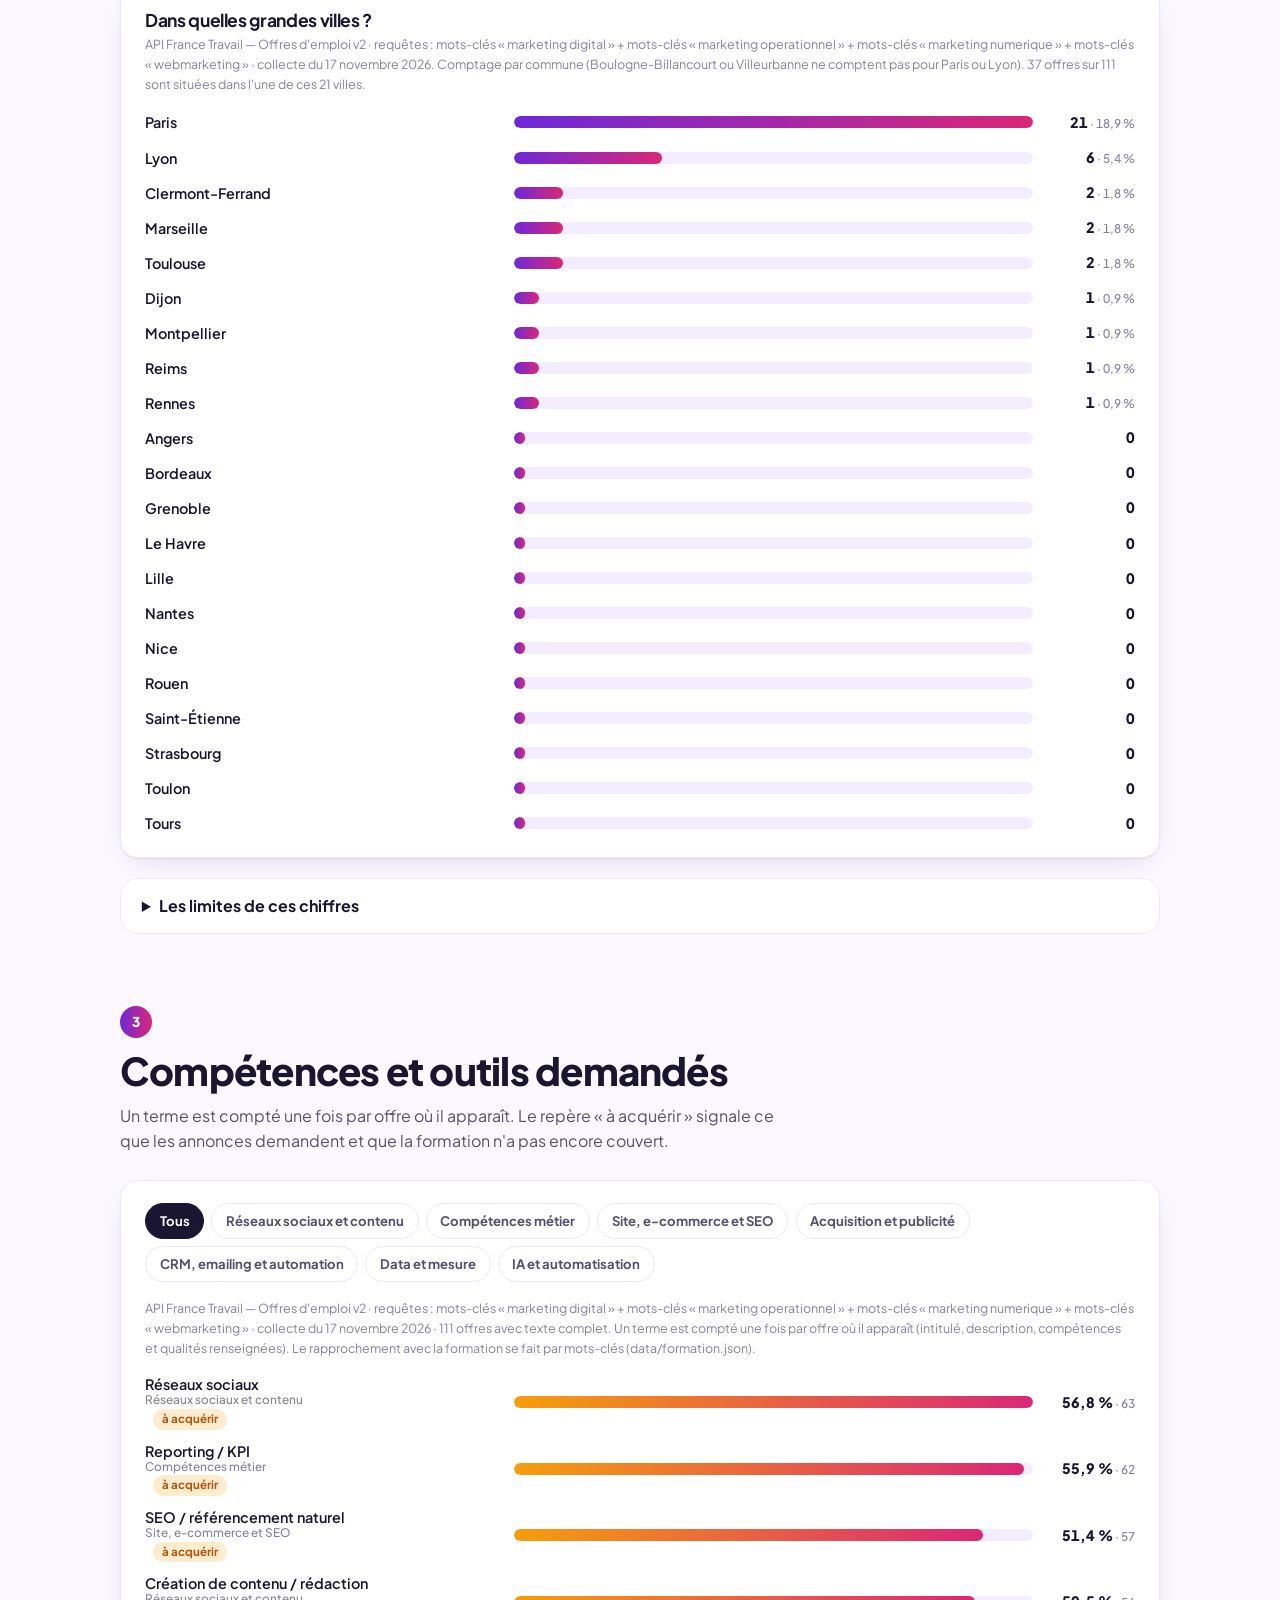
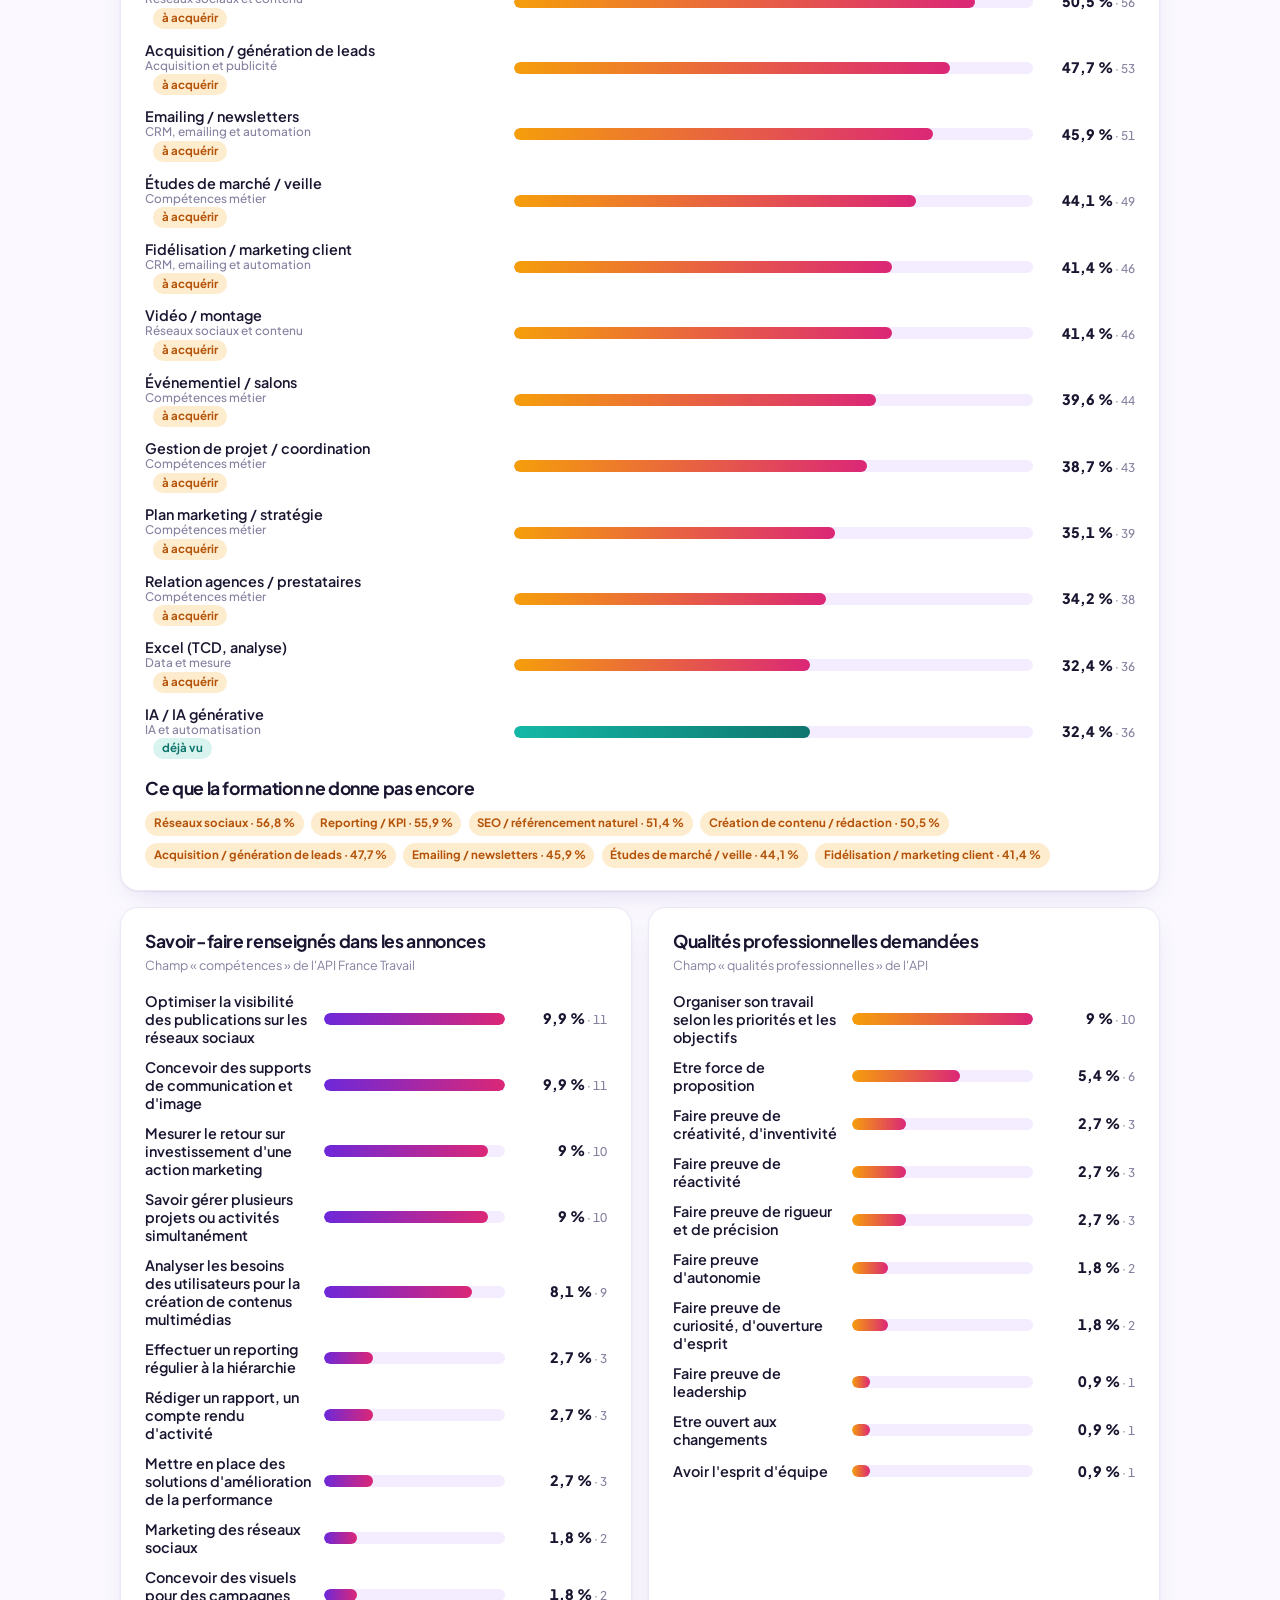
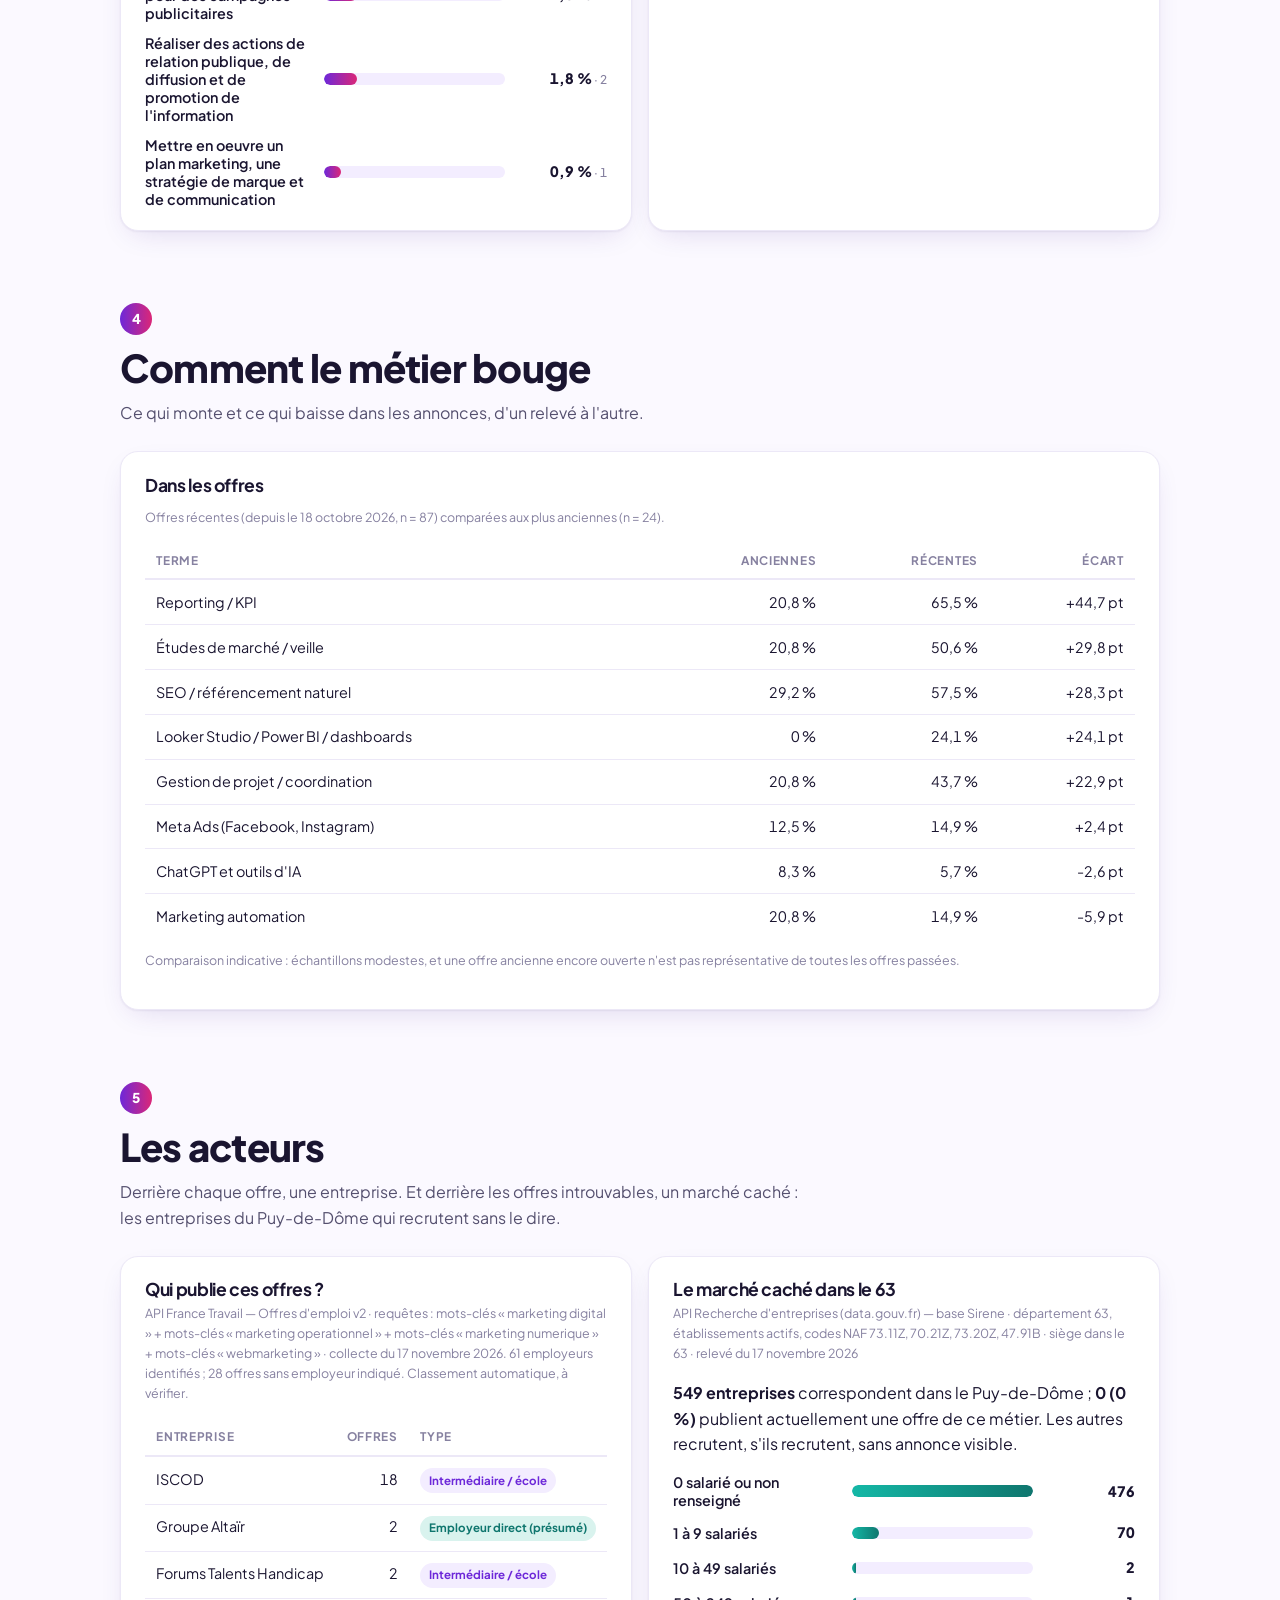
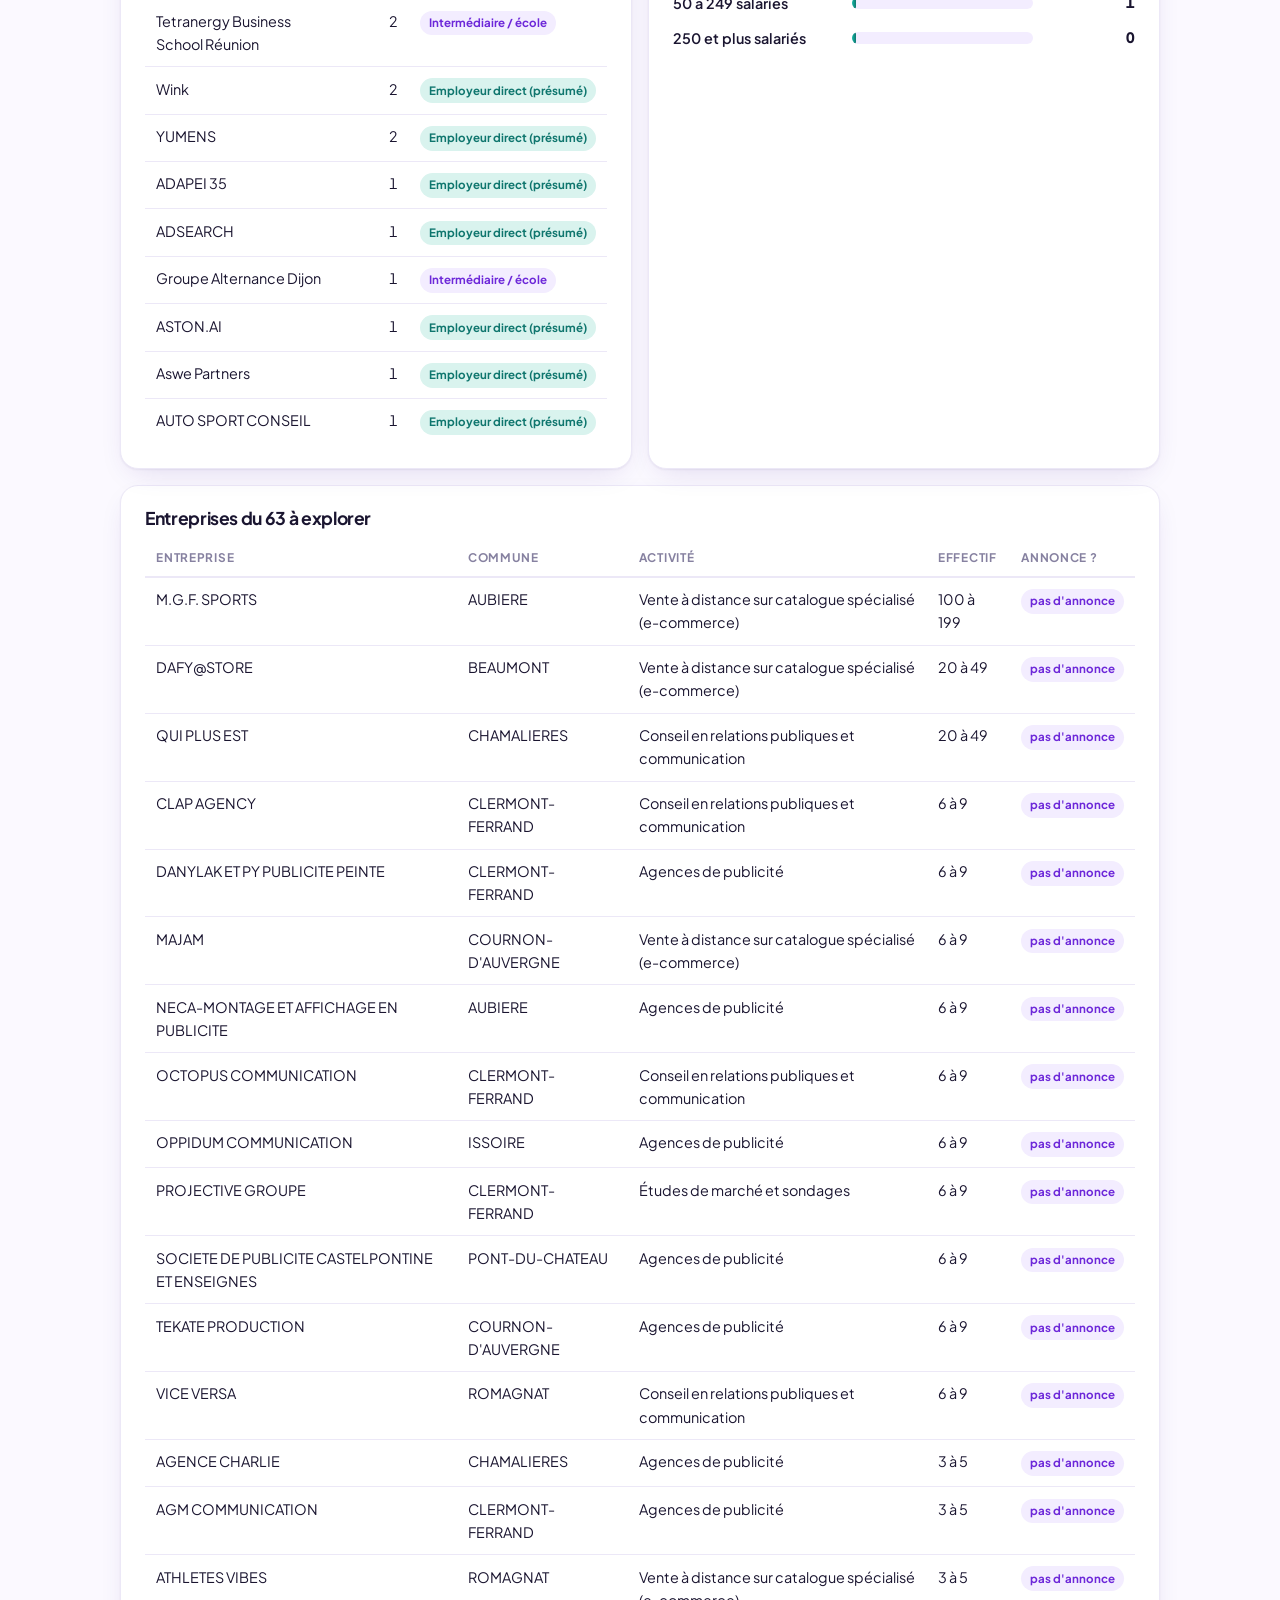
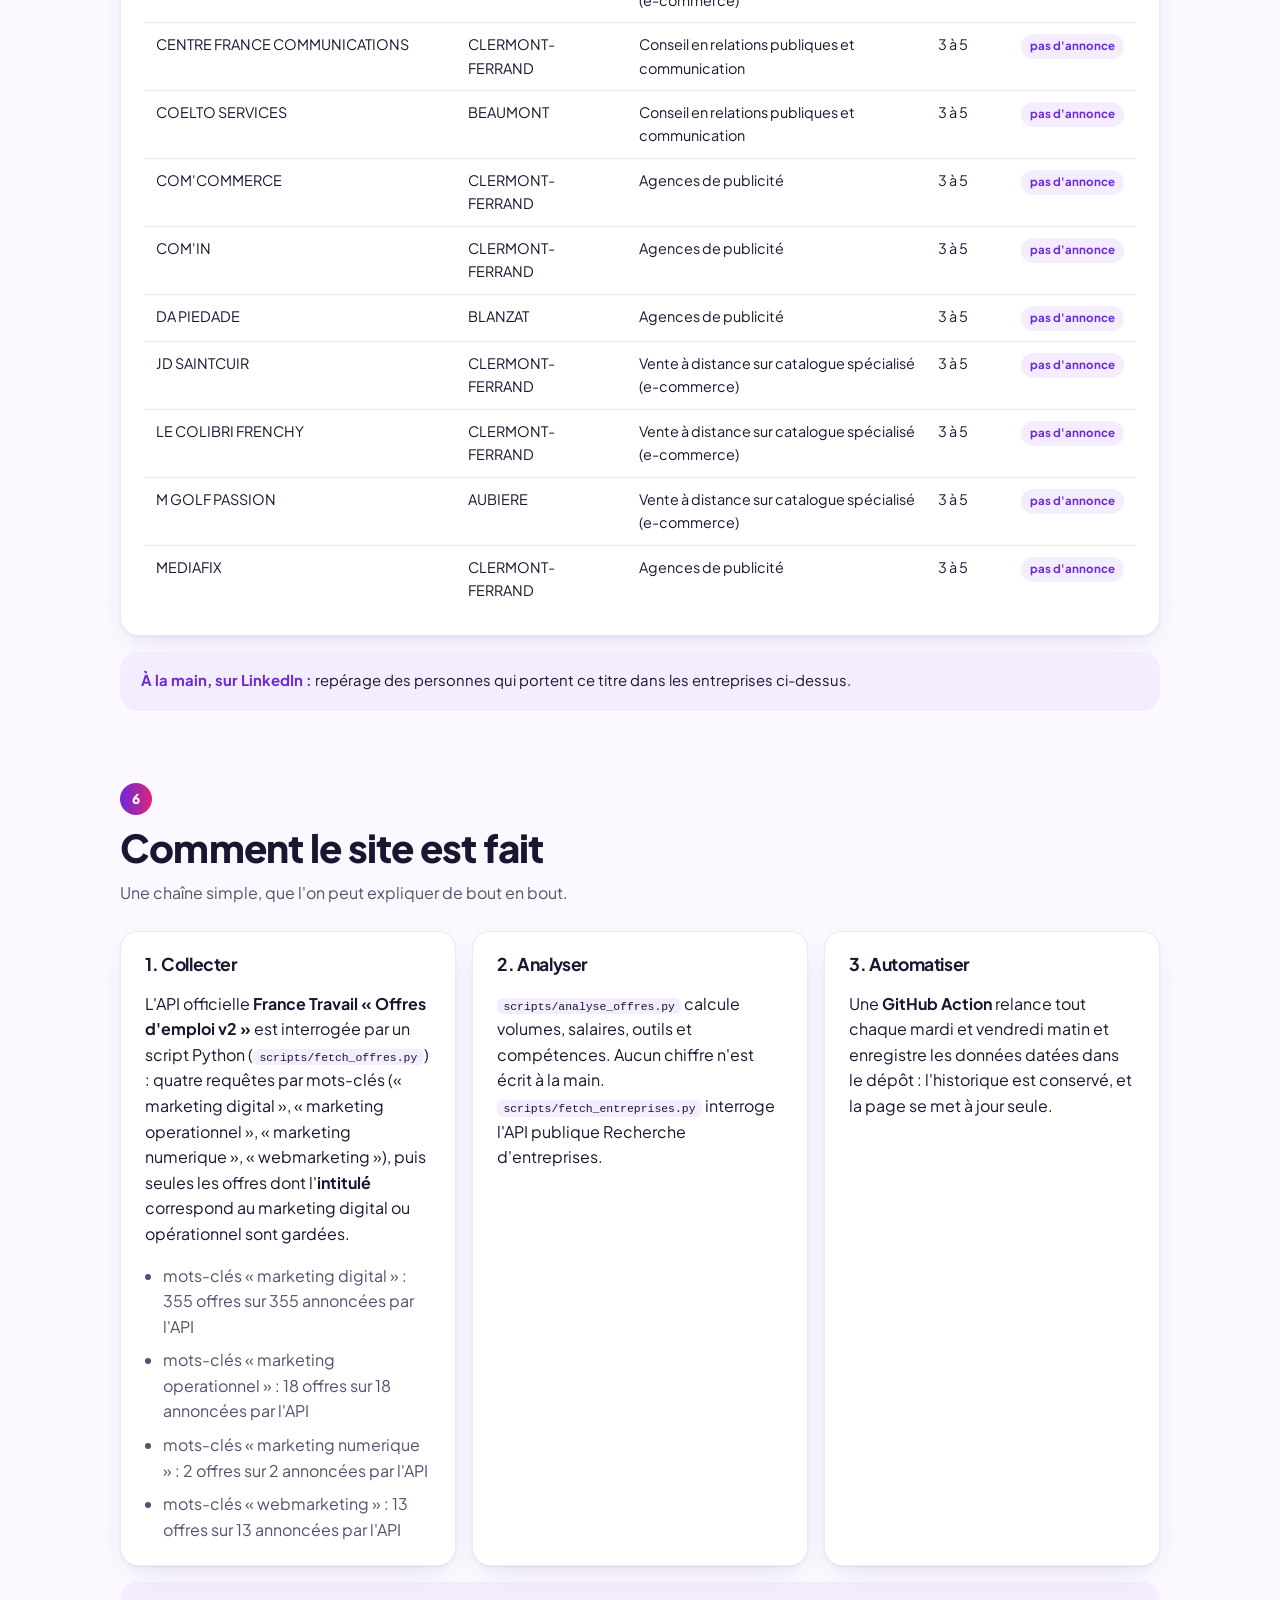
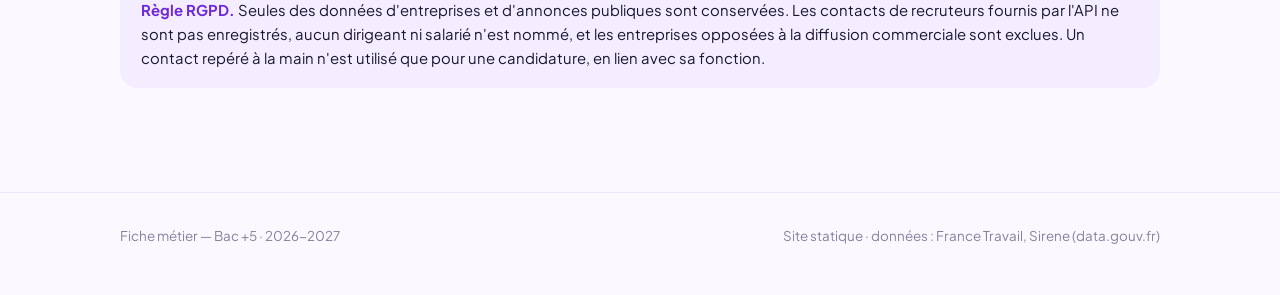
==== commit c79ea279: "Retirer le cadre « Une source sur l'emploi » Le titre « Ce que disent les professionnels » ne s'affi" ====
--- a/index.html
+++ b/index.html
@@ -111,14 +111,10 @@
     <div class="sec-head">
       <span class="sec-num">4</span>
       <h2>Comment le métier bouge</h2>
-      <p class="sec-lead">Trois regards à croiser : ce qui monte dans les annonces, une source sur l'emploi, et la parole de
-        professionnels.</p>
+      <p class="sec-lead">Ce qui monte et ce qui baisse dans les annonces, d'un relevé à l'autre.</p>
     </div>
-    <div class="grid grid-2">
-      <div class="card"><h3>Dans les offres</h3><div id="mouvement"></div></div>
-      <div class="card"><h3>Une source sur l'emploi</h3><div id="source-emploi"></div></div>
-    </div>
-    <h3 style="margin:1.6rem 0 .8rem">Ce que disent les professionnels</h3>
+    <div class="card"><h3>Dans les offres</h3><div id="mouvement"></div></div>
+    <h3 id="pros-titre" style="margin:1.6rem 0 .8rem" hidden>Ce que disent les professionnels</h3>
     <div class="grid grid-3" id="pros"></div>
   </section>
 
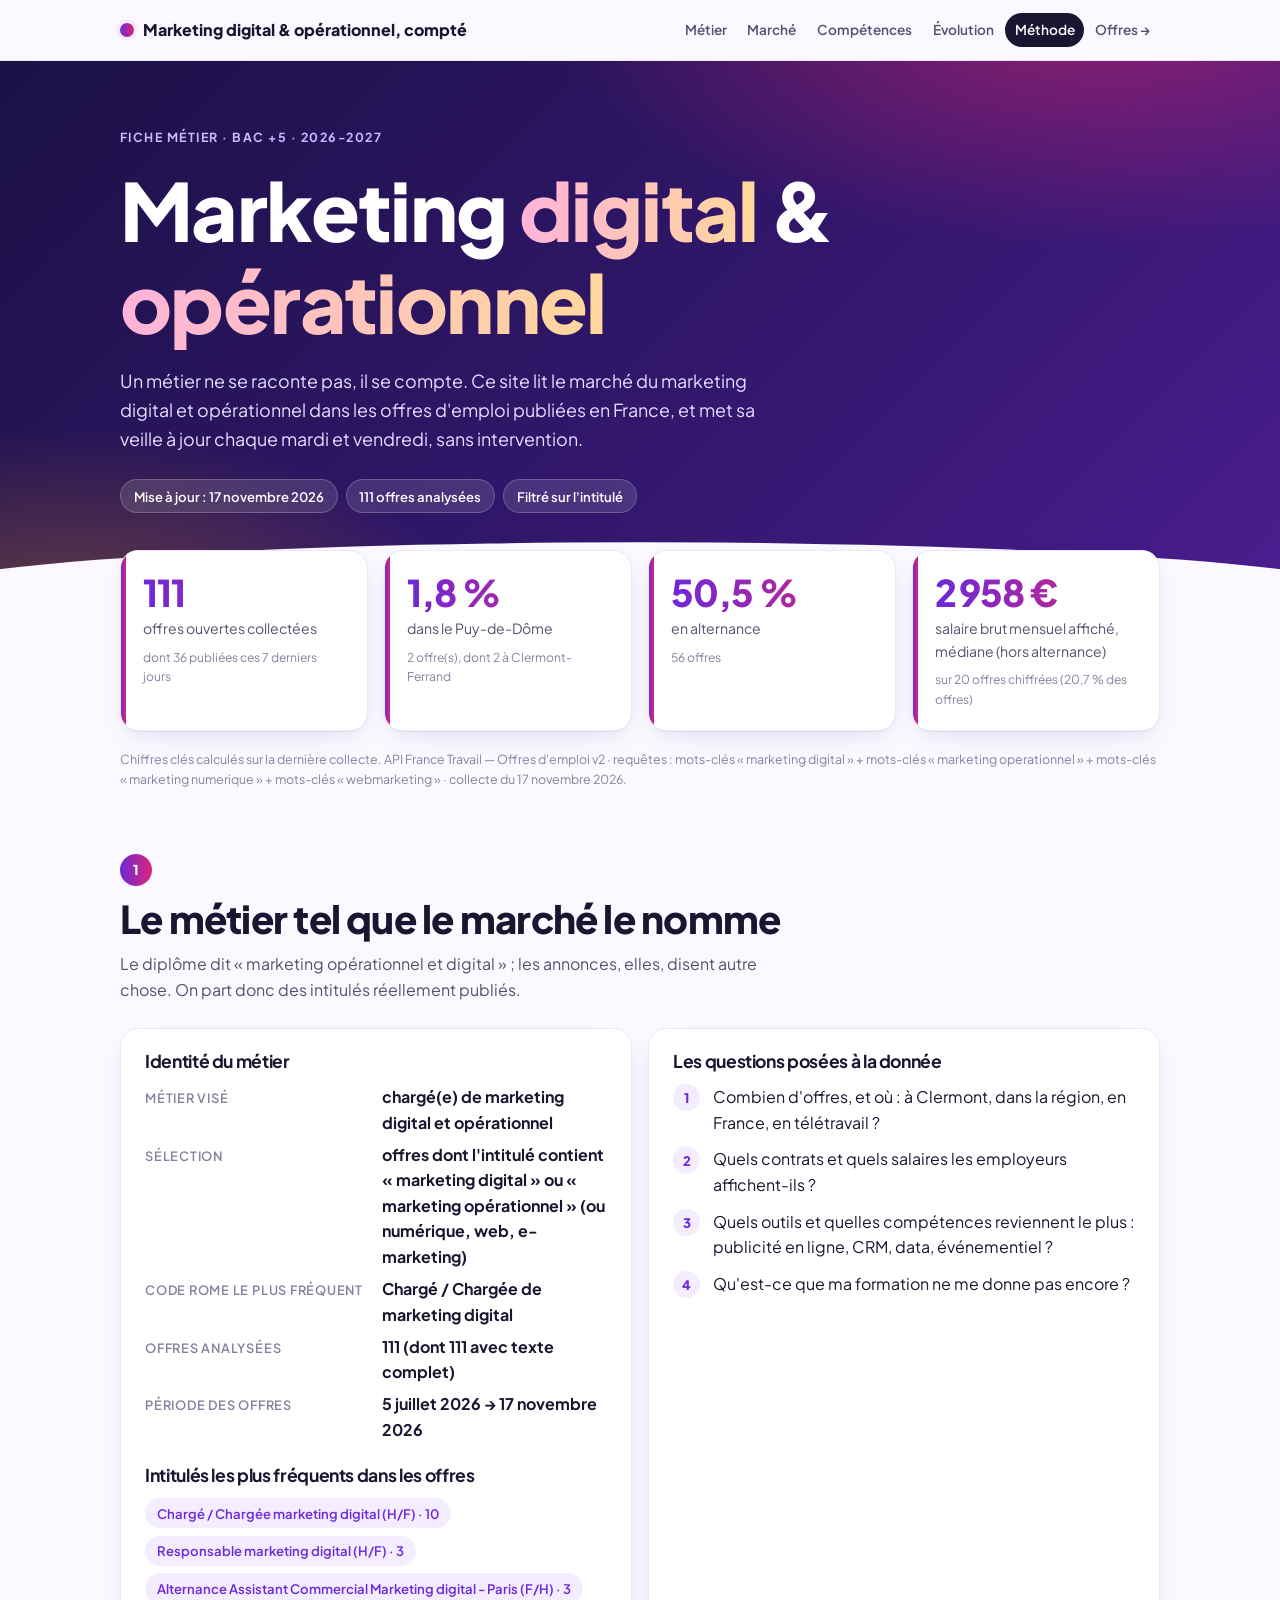
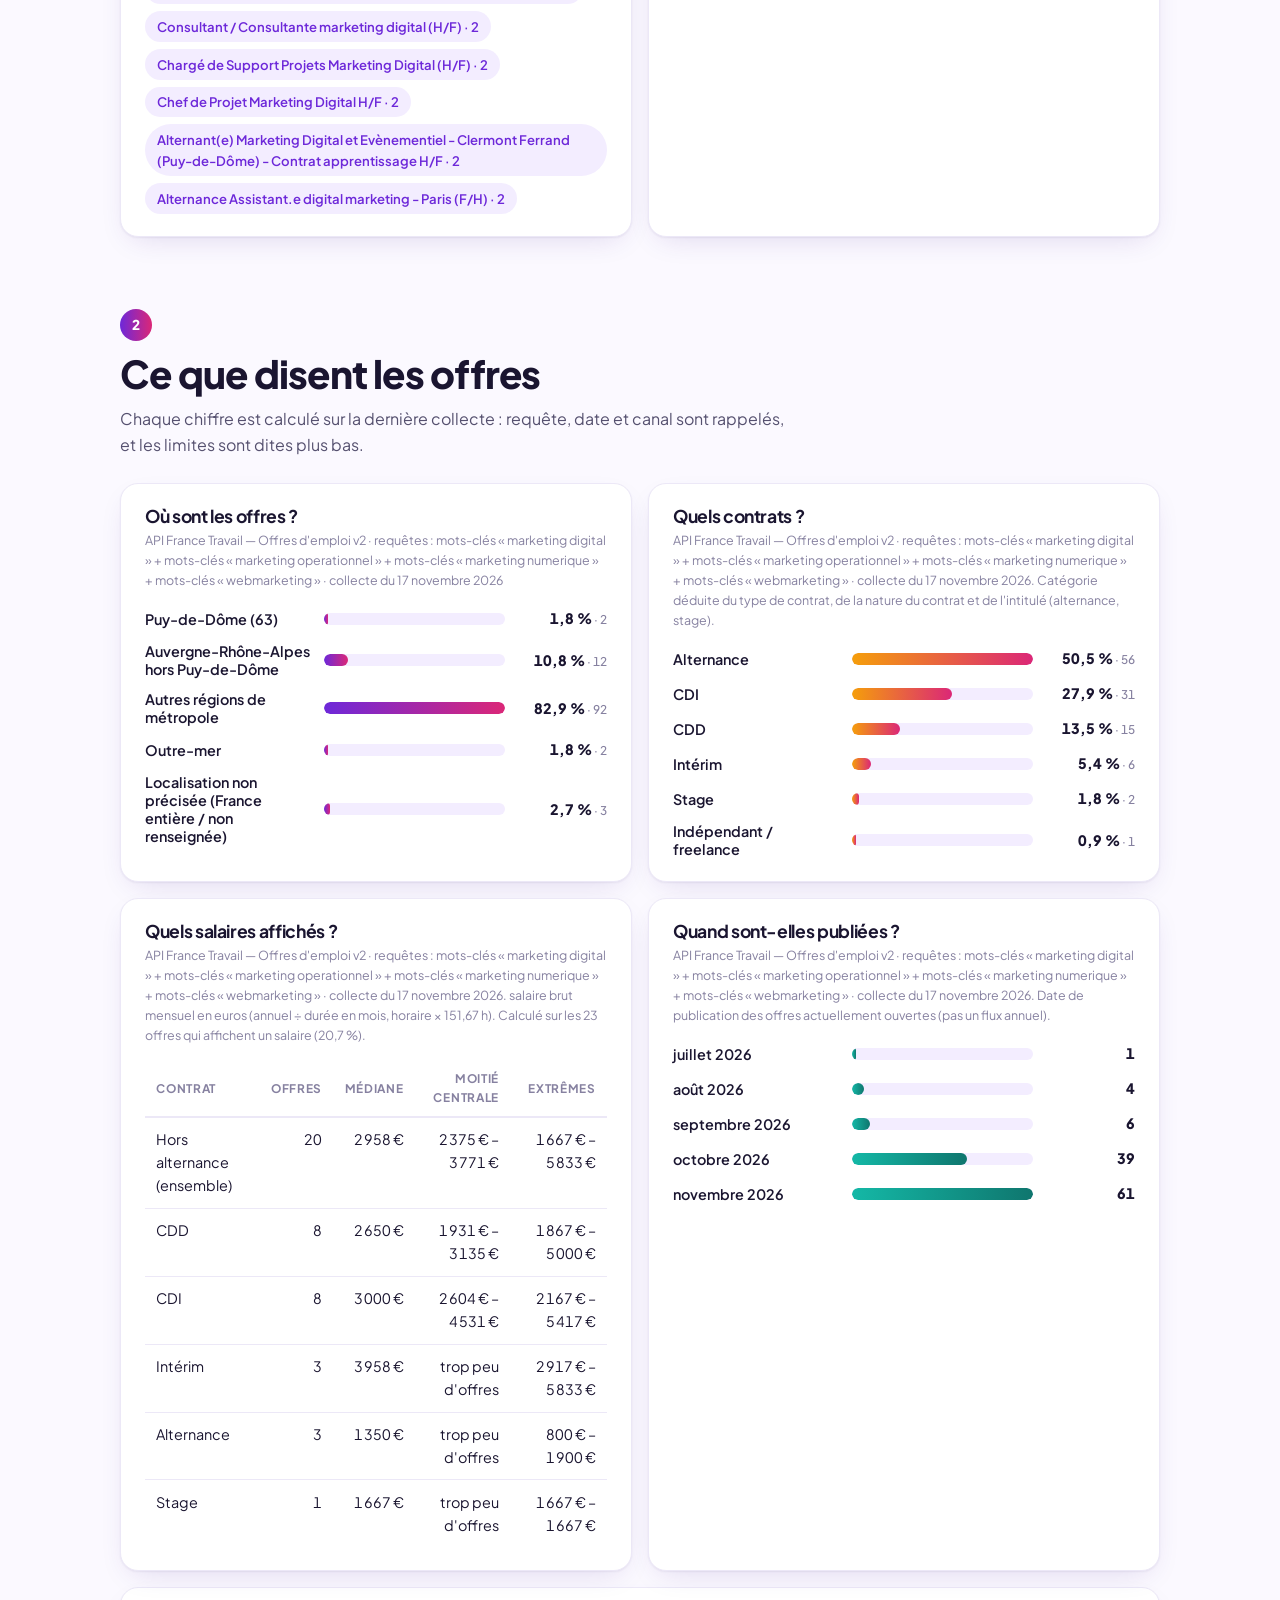
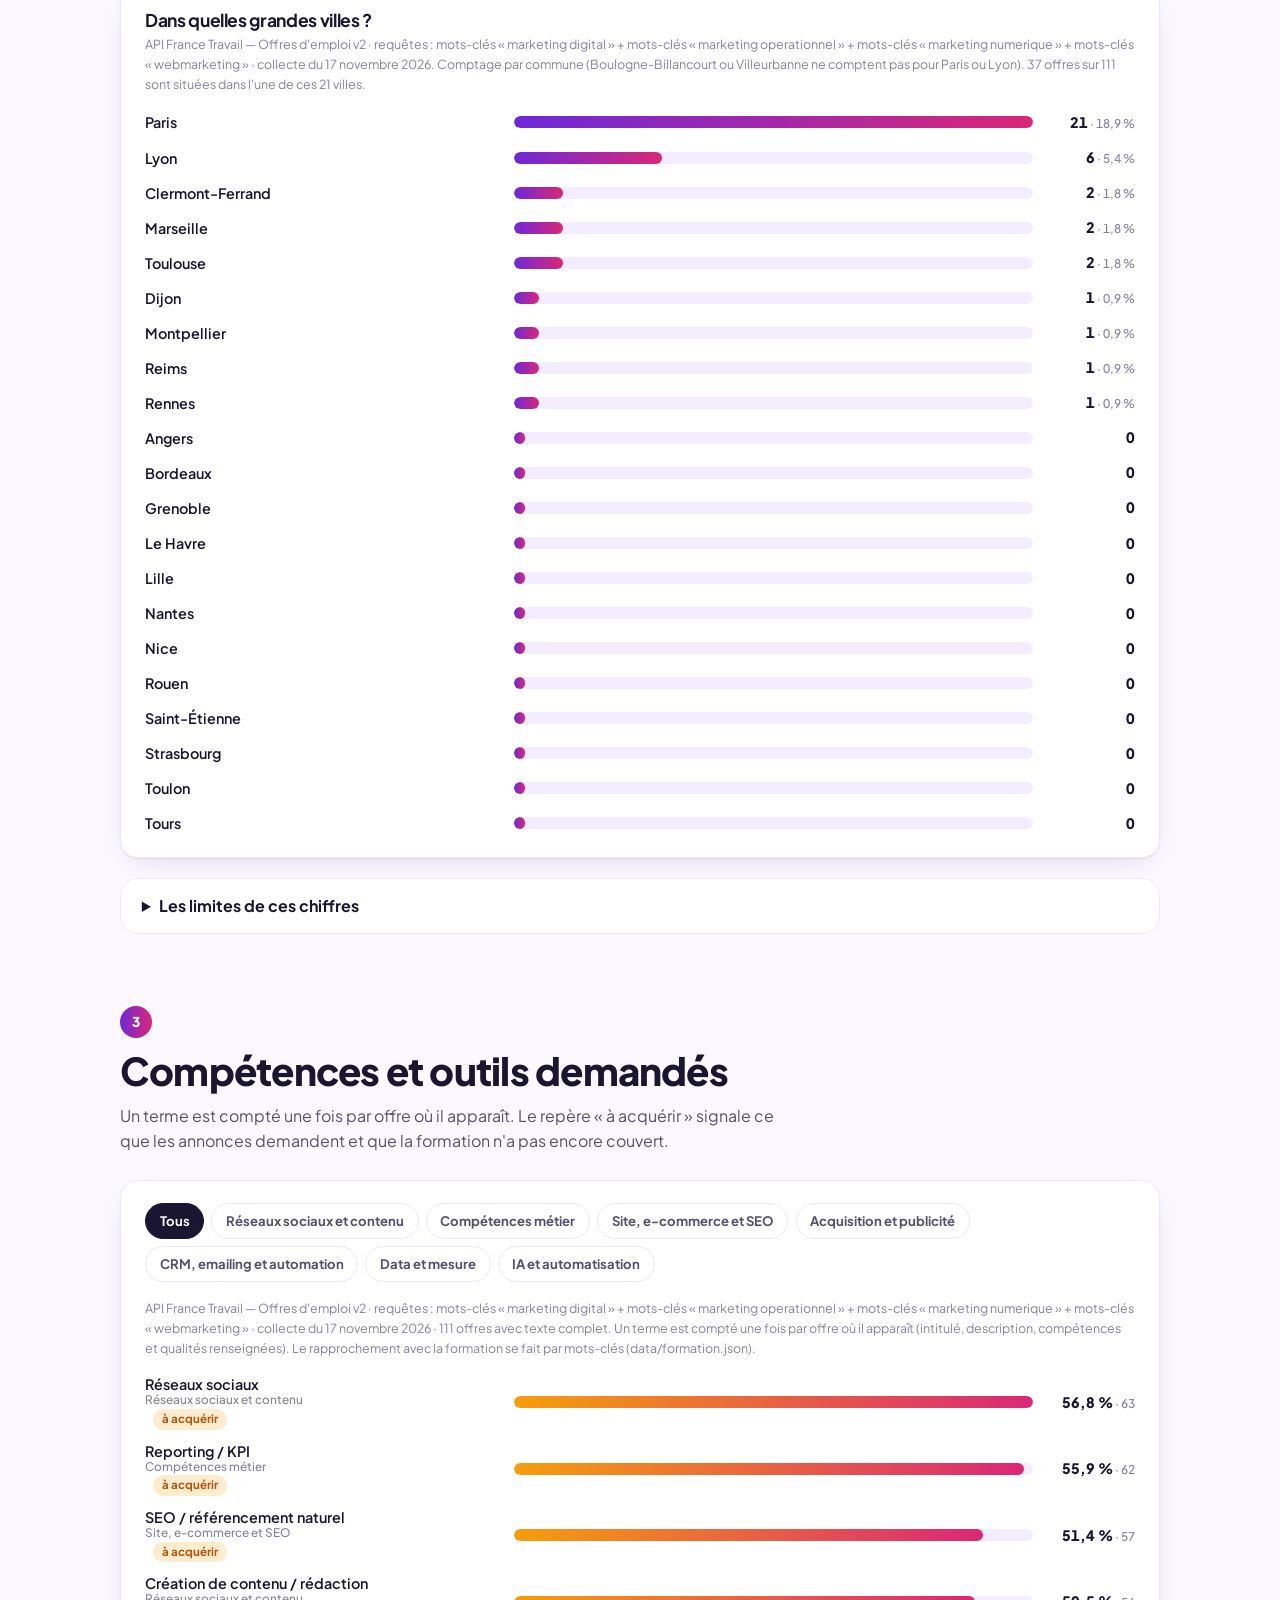
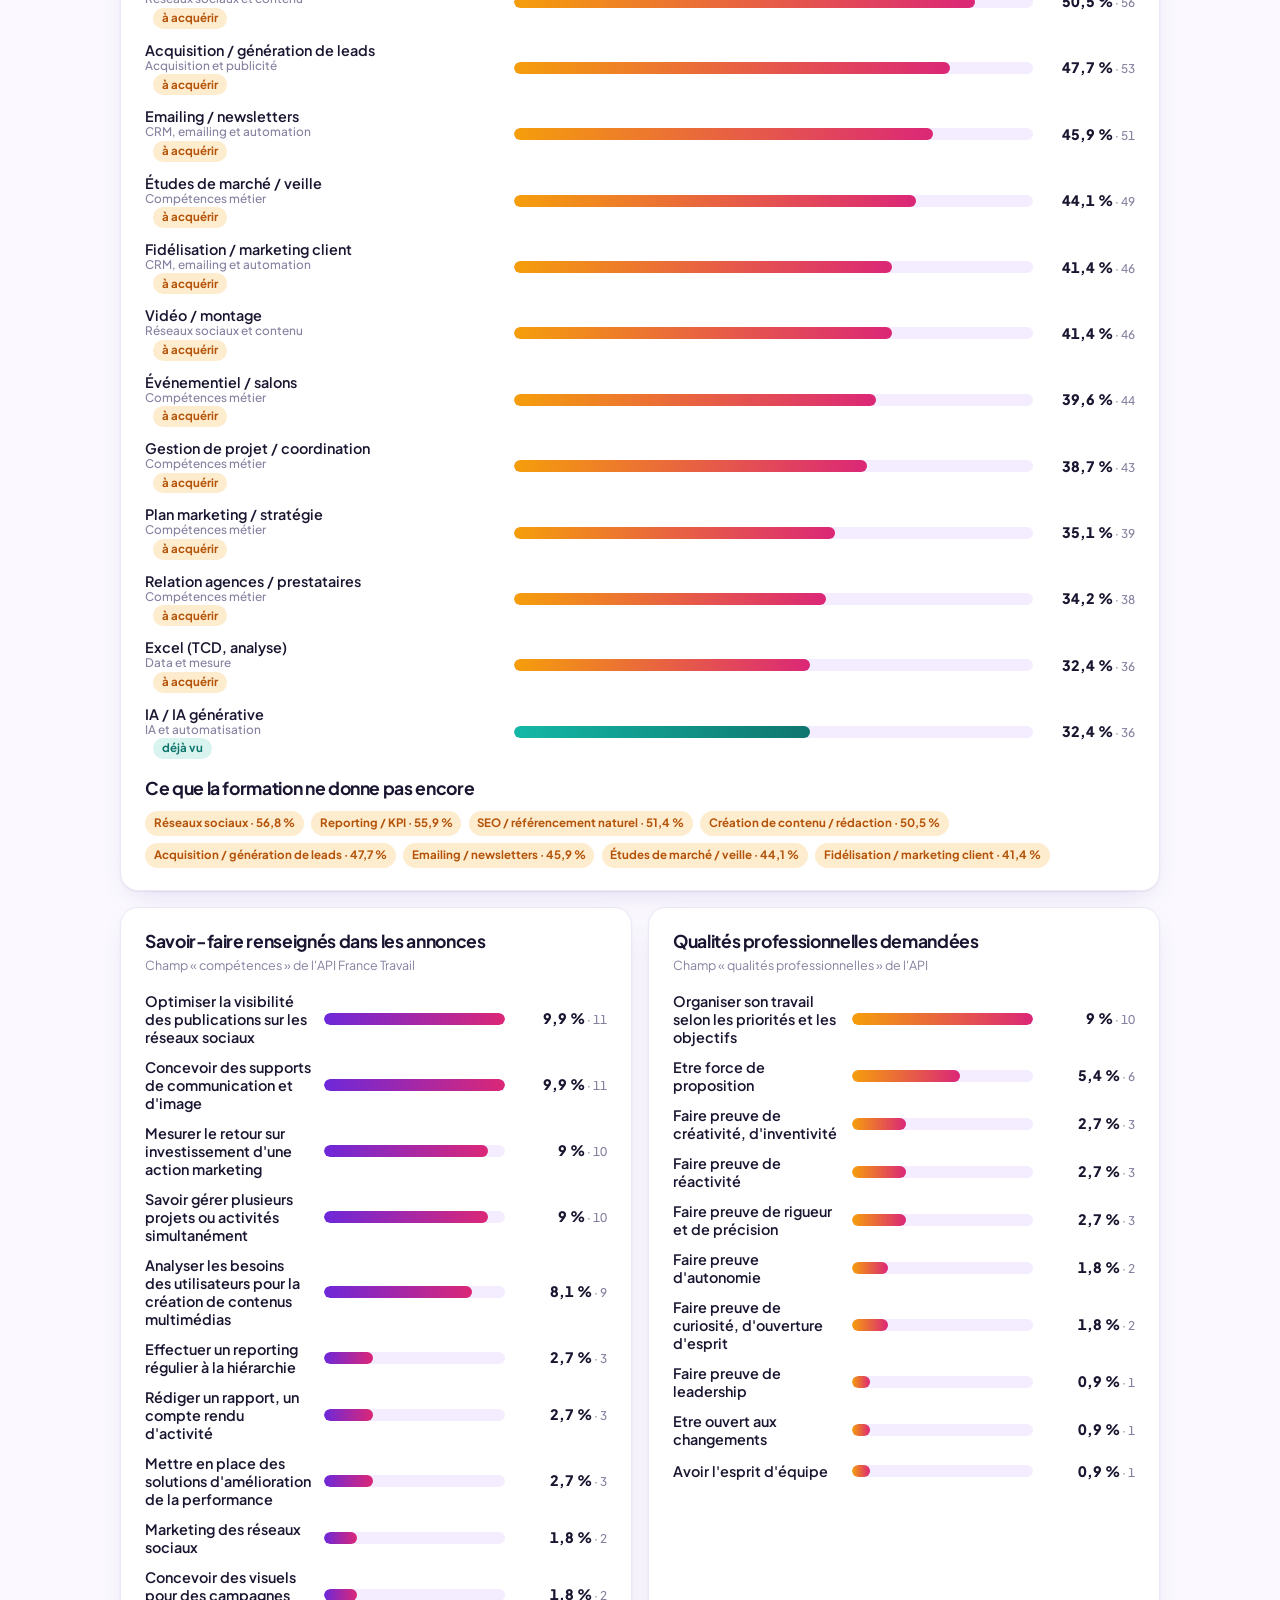
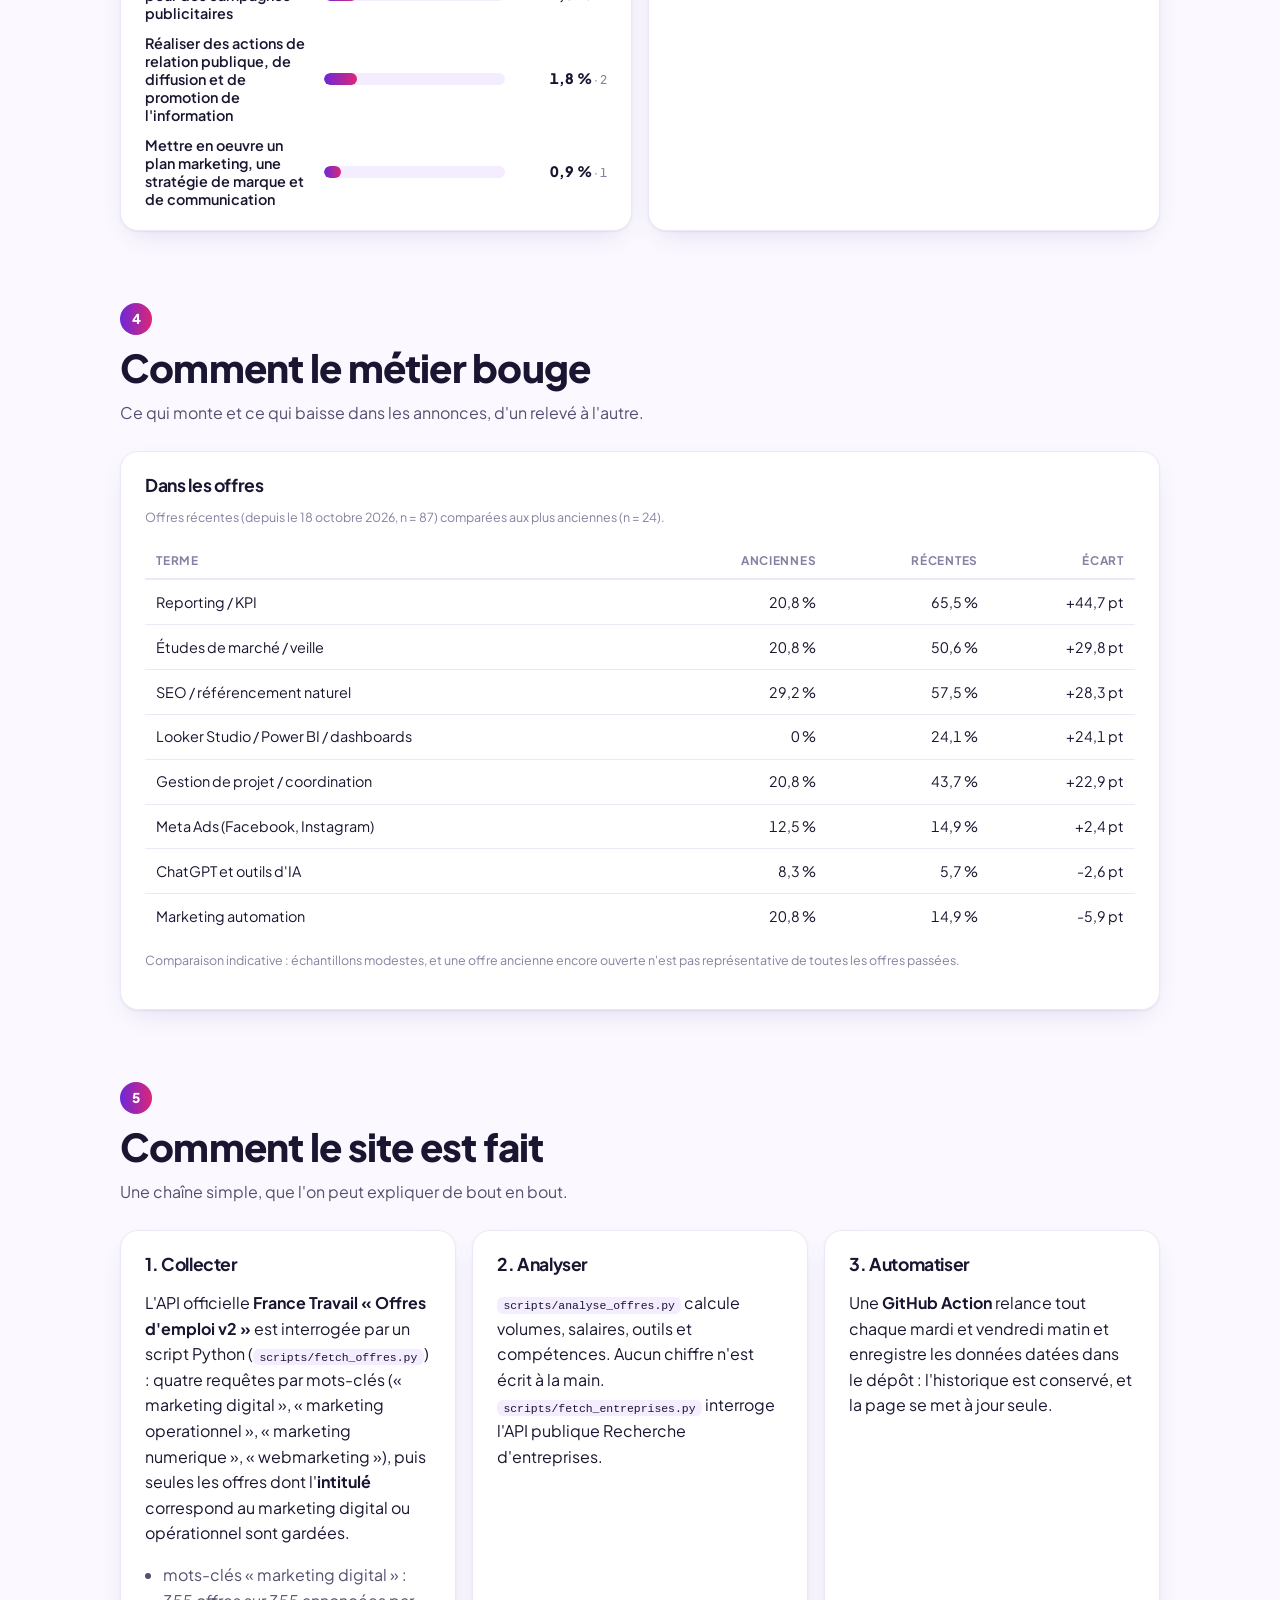
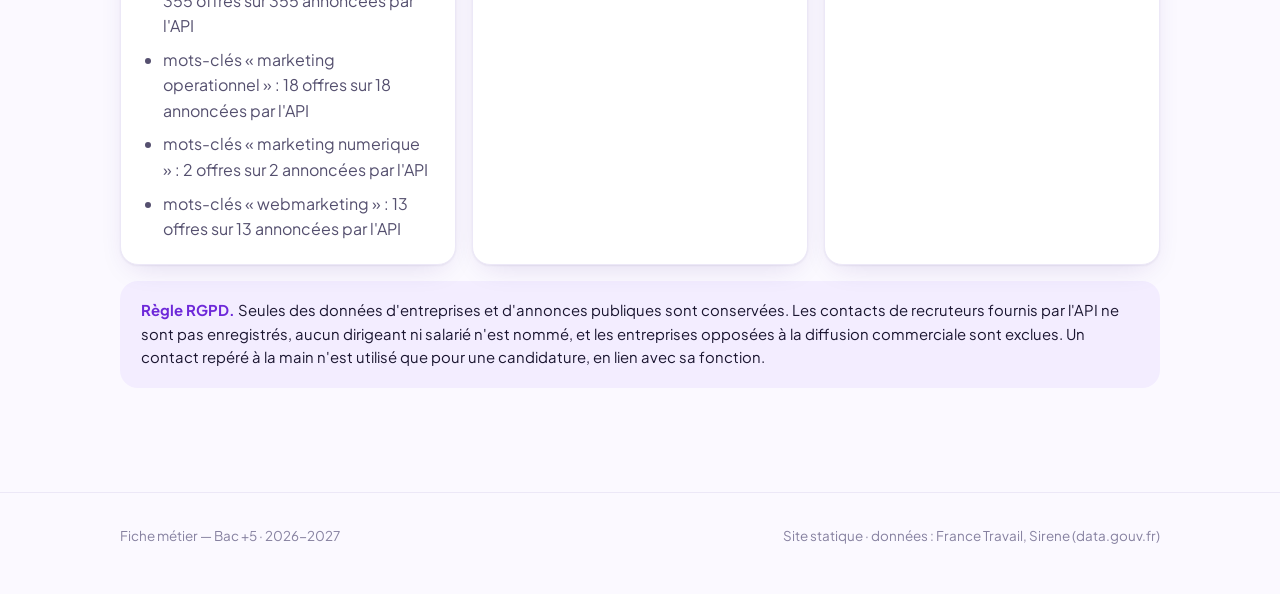
==== commit 5e97e20c: "Retirer la section « Les acteurs » Retire aussi le lien du menu et la question « Qui recrute… » de l" ====
--- a/index.html
+++ b/index.html
@@ -4,7 +4,7 @@
 <meta charset="UTF-8">
 <meta name="viewport" content="width=device-width, initial-scale=1.0">
 <title>Marketing digital et opérationnel — le métier, compté</title>
-<meta name="description" content="Le marché du métier de chargé(e) de marketing digital et opérationnel lu dans les offres d'emploi France Travail : volumes, salaires, compétences, acteurs. Veille automatique.">
+<meta name="description" content="Le marché du métier de chargé(e) de marketing digital et opérationnel lu dans les offres d'emploi France Travail : volumes, salaires, compétences. Veille automatique.">
 <link rel="preconnect" href="https://fonts.googleapis.com">
 <link rel="preconnect" href="https://fonts.gstatic.com" crossorigin>
 <link href="https://fonts.googleapis.com/css2?family=Plus+Jakarta+Sans:wght@400;500;600;700;800&display=swap" rel="stylesheet">
@@ -19,7 +19,6 @@
       <a href="#marche">Marché</a>
       <a href="#competences">Compétences</a>
       <a href="#evolution">Évolution</a>
-      <a href="#acteurs">Acteurs</a>
       <a href="#methode">Méthode</a>
       <a href="offres.html">Offres →</a>
     </div>
@@ -61,7 +60,6 @@
           <li>Quels contrats et quels salaires les employeurs affichent-ils ?</li>
           <li>Quels outils et quelles compétences reviennent le plus : publicité en ligne, CRM, data, événementiel ?</li>
           <li>Qu'est-ce que ma formation ne me donne pas encore ?</li>
-          <li>Qui recrute, y compris sans publier d'annonce ?</li>
         </ol>
       </div>
     </div>
@@ -118,24 +116,9 @@
     <div class="grid grid-3" id="pros"></div>
   </section>
 
-  <section class="block" id="acteurs">
+  <section class="block" id="methode">
     <div class="sec-head">
       <span class="sec-num">5</span>
-      <h2>Les acteurs</h2>
-      <p class="sec-lead">Derrière chaque offre, une entreprise. Et derrière les offres introuvables, un marché caché :
-        les entreprises du Puy-de-Dôme qui recrutent sans le dire.</p>
-    </div>
-    <div class="grid grid-2">
-      <div class="card"><h3>Qui publie ces offres ?</h3><p class="src" id="src-recruteurs"></p><div class="table-wrap" id="recruteurs"></div></div>
-      <div class="card"><h3>Le marché caché dans le 63</h3><p class="src" id="src-cache"></p><div id="cache"></div></div>
-    </div>
-    <div class="card" style="margin-top:1rem" id="cibles-card"><h3>Entreprises du 63 à explorer</h3><div class="table-wrap" id="cibles"></div></div>
-    <div class="callout" style="margin-top:1rem" id="linkedin"></div>
-  </section>
-
-  <section class="block" id="methode">
-    <div class="sec-head">
-      <span class="sec-num">6</span>
       <h2>Comment le site est fait</h2>
       <p class="sec-lead">Une chaîne simple, que l'on peut expliquer de bout en bout.</p>
     </div>
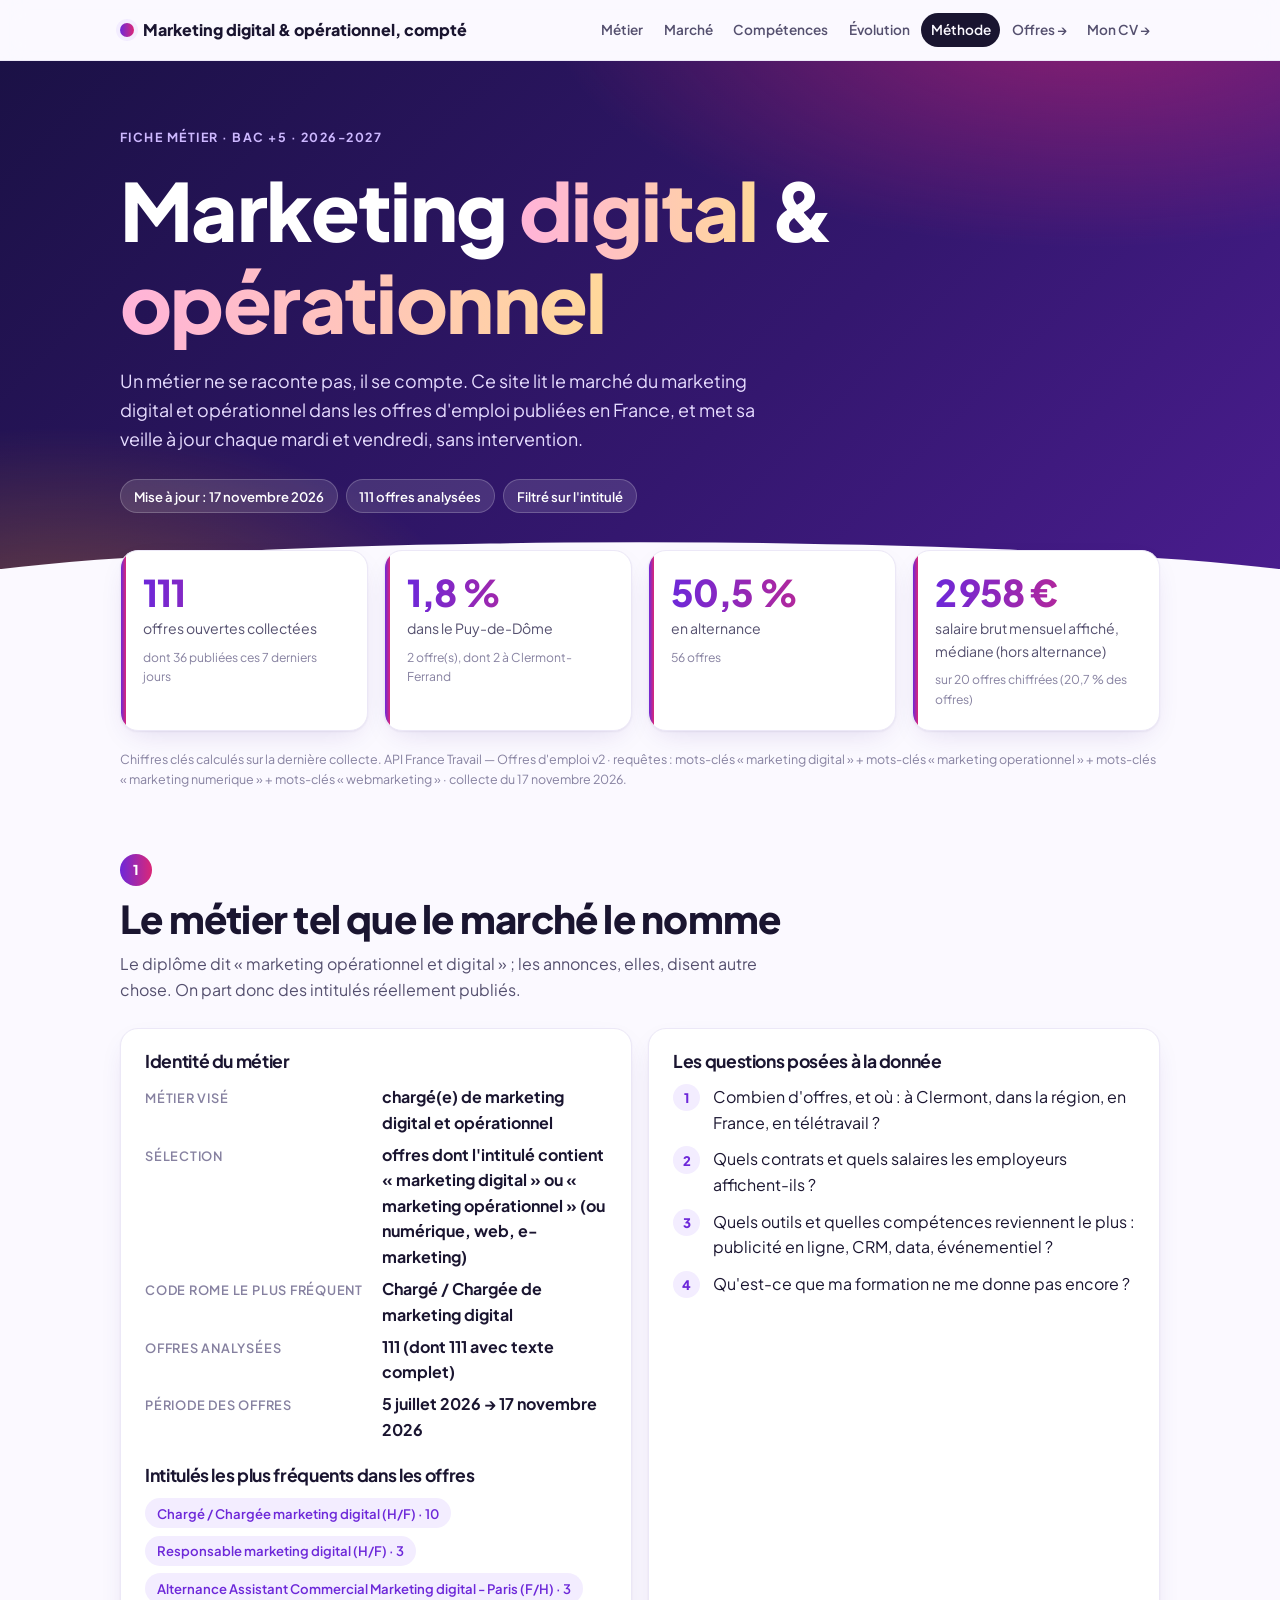
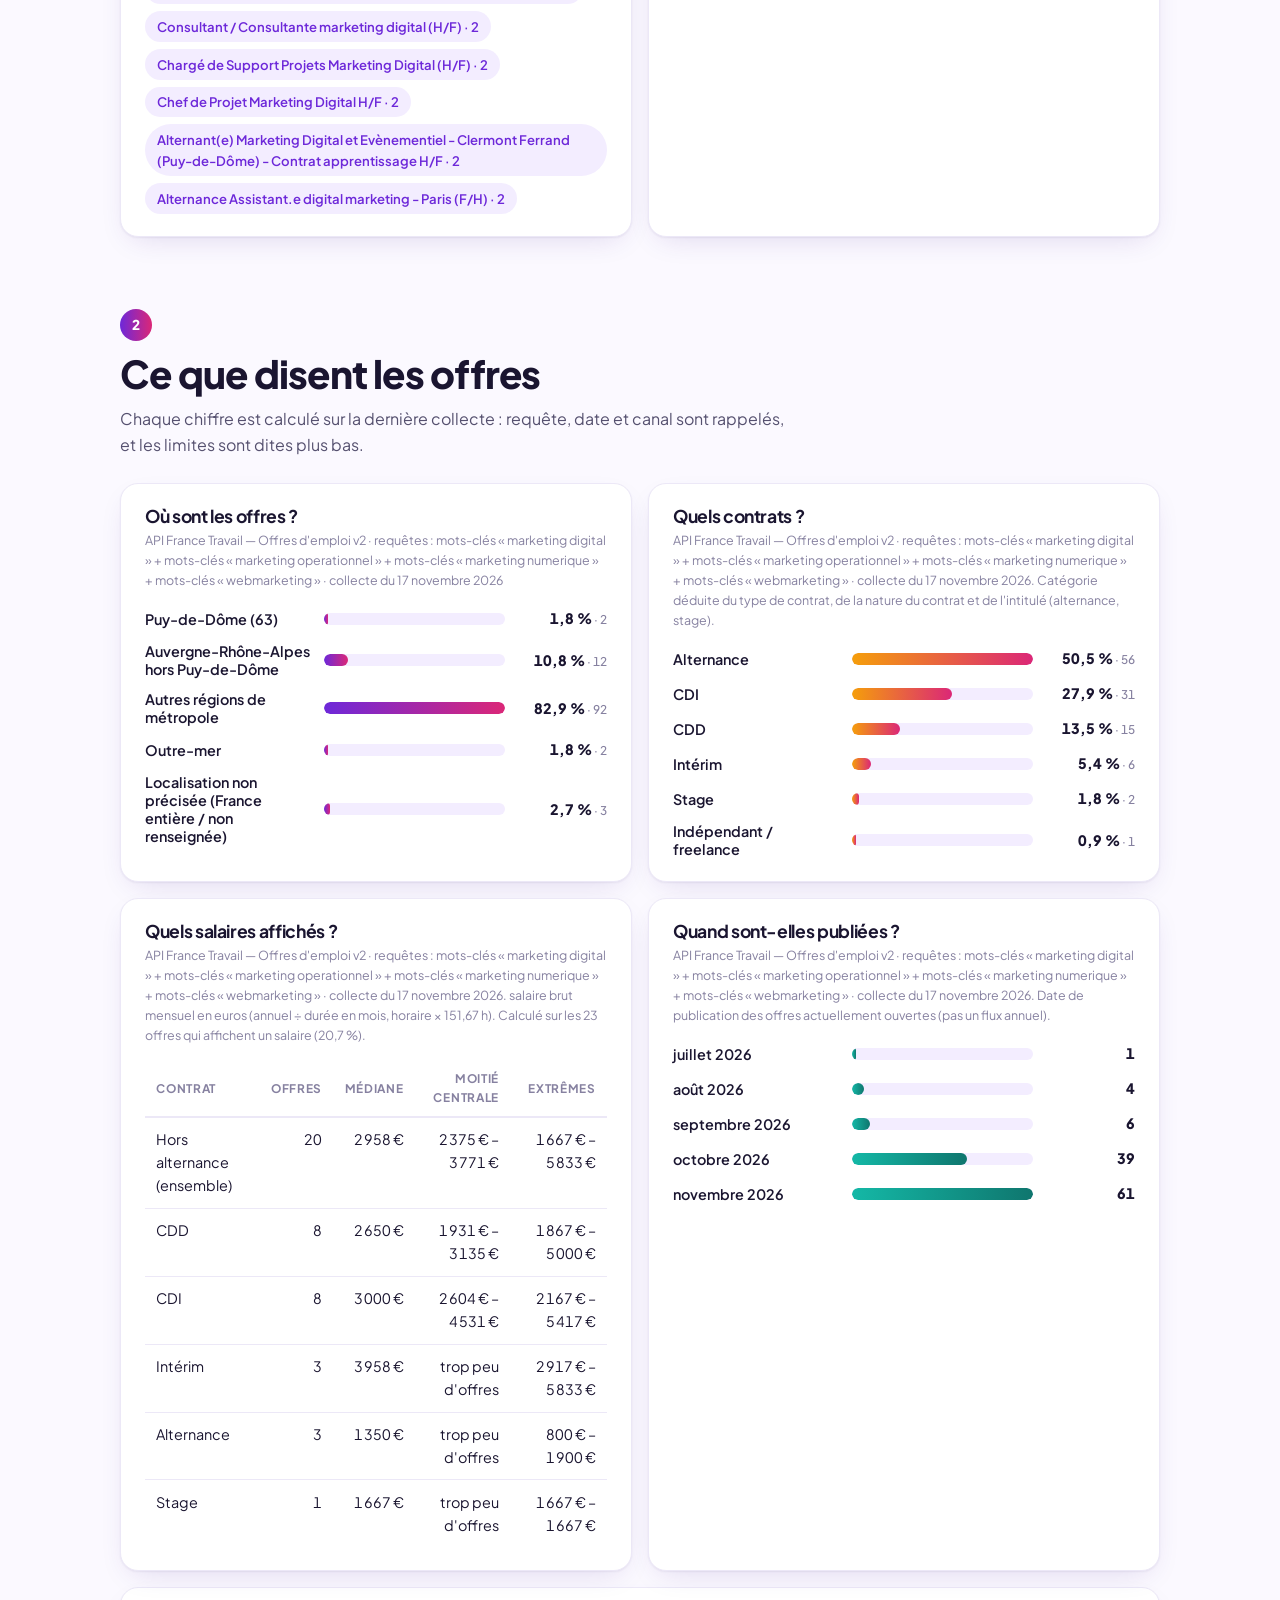
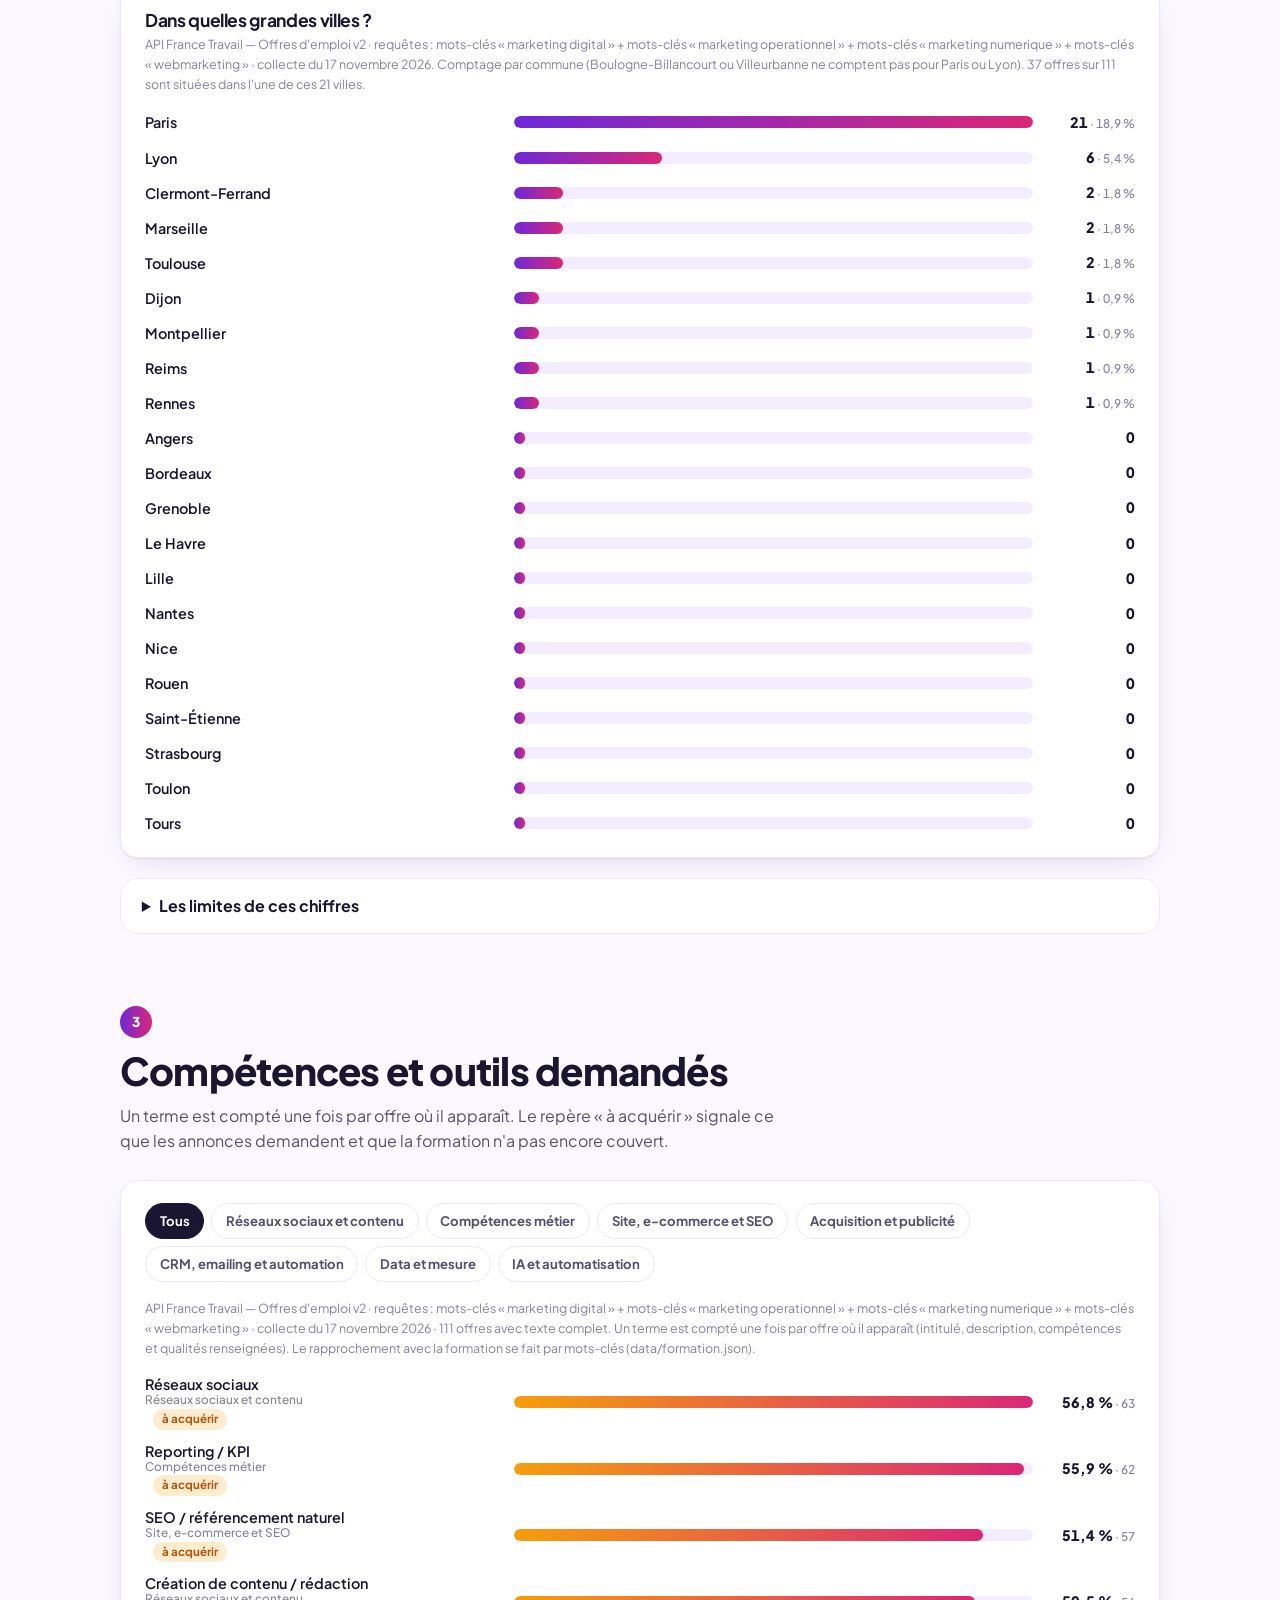
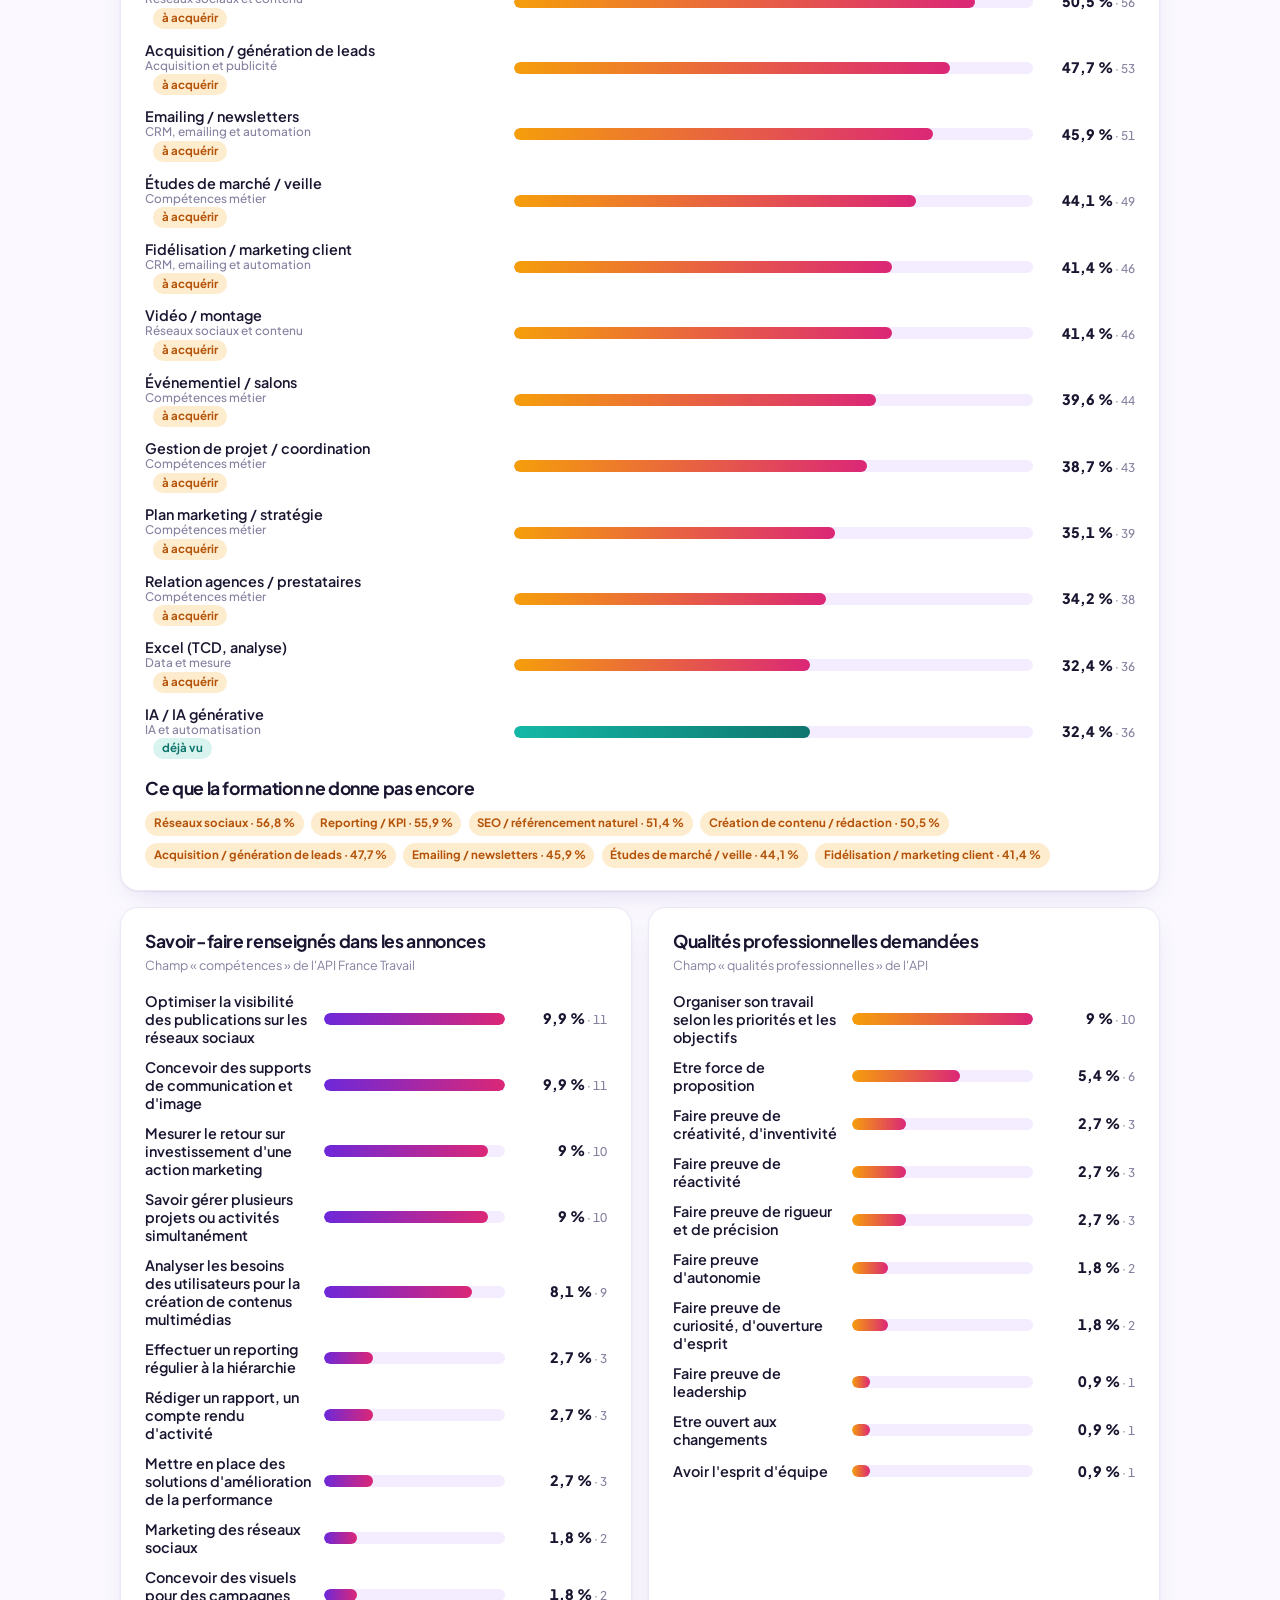
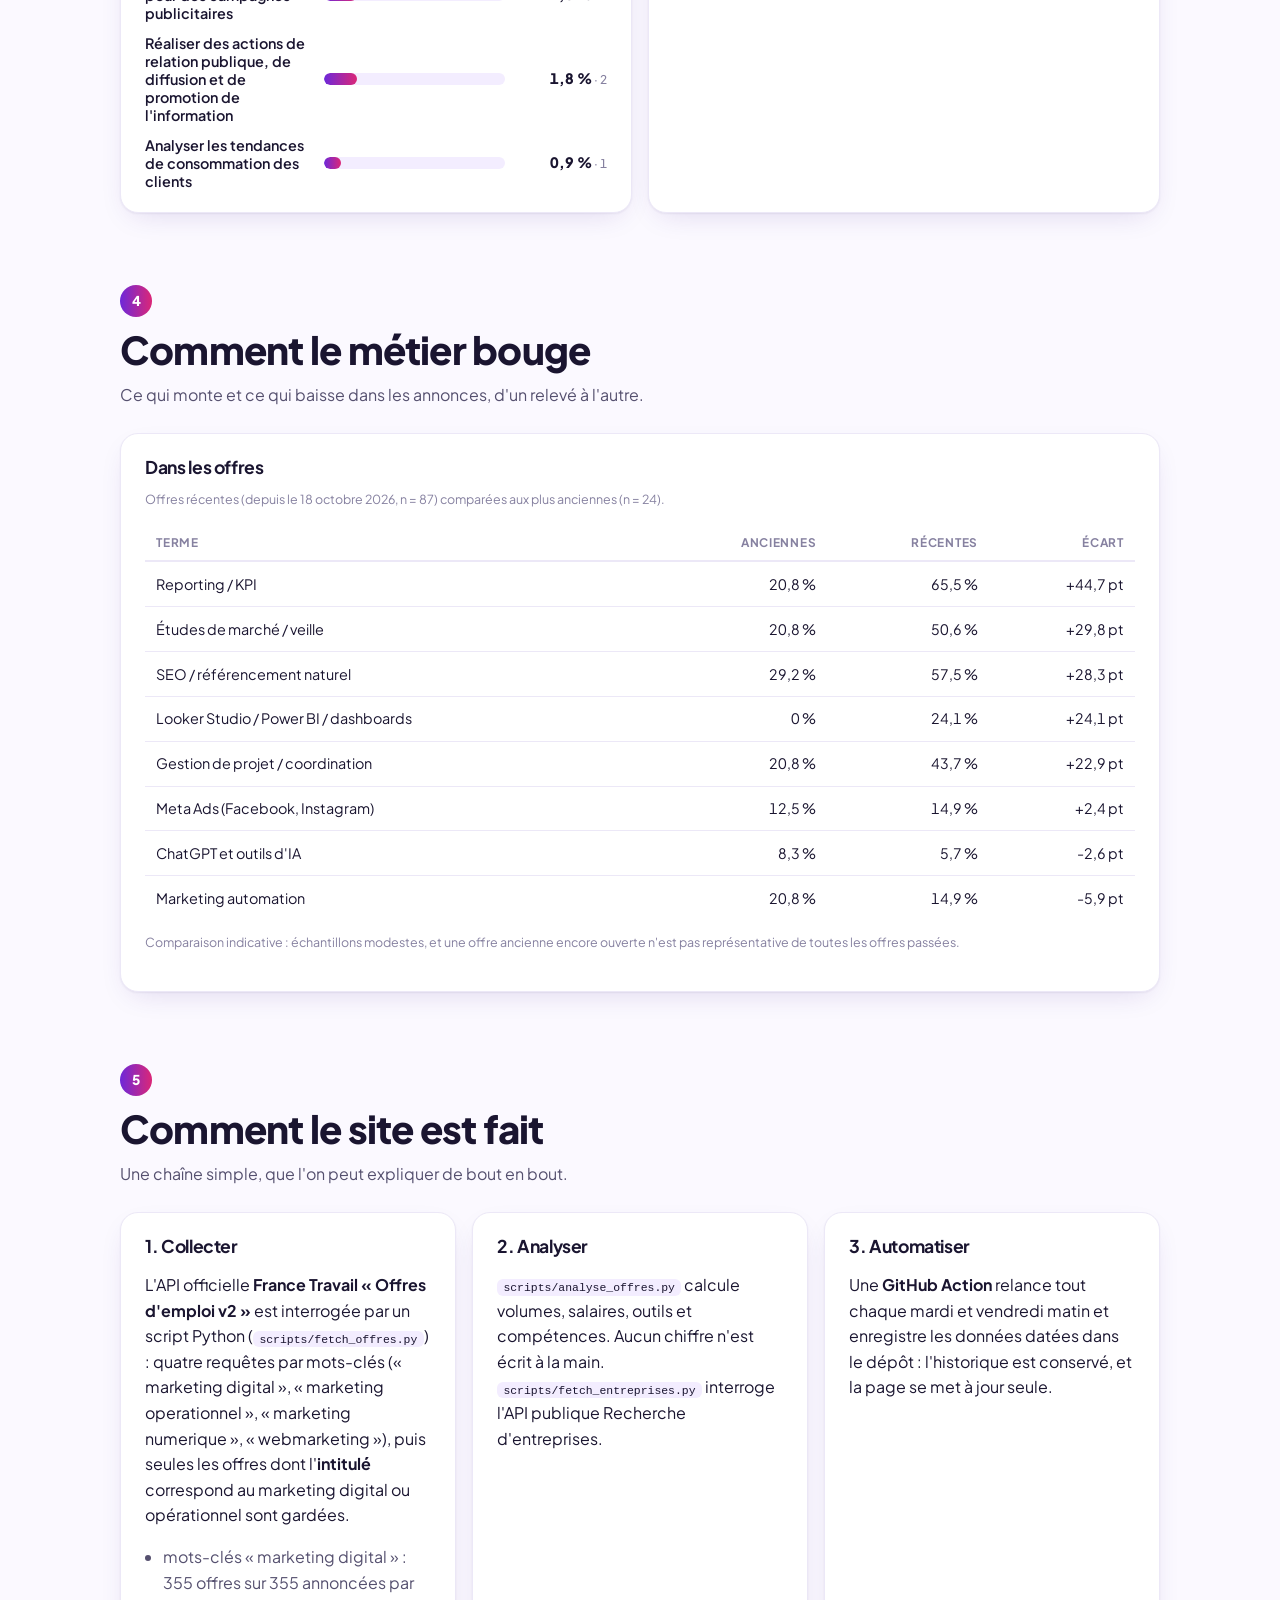
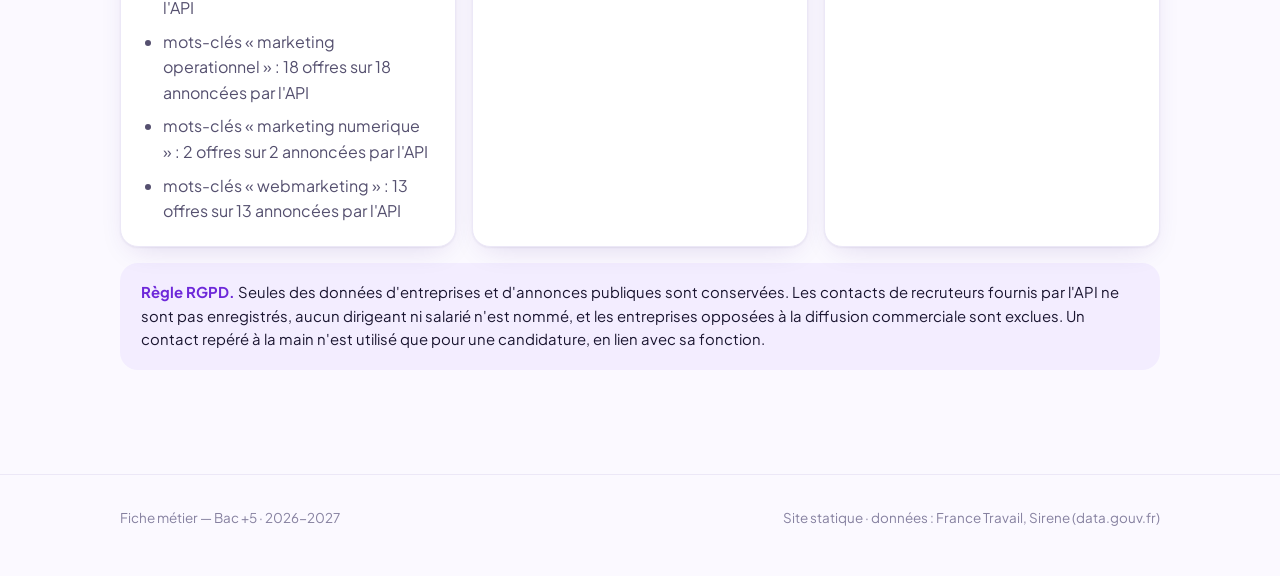
==== commit c85ed189: "Ajouter la page « Mon CV » : comparaison du CV aux offres Le CV (PDF ou texte collé) est lu dans le " ====
--- a/index.html
+++ b/index.html
@@ -8,7 +8,7 @@
 <link rel="preconnect" href="https://fonts.googleapis.com">
 <link rel="preconnect" href="https://fonts.gstatic.com" crossorigin>
 <link href="https://fonts.googleapis.com/css2?family=Plus+Jakarta+Sans:wght@400;500;600;700;800&display=swap" rel="stylesheet">
-<link rel="stylesheet" href="style.css">
+<link rel="stylesheet" href="style.css?v=20261118">
 </head>
 <body>
 <div class="nav-wrap">
@@ -21,6 +21,7 @@
       <a href="#evolution">Évolution</a>
       <a href="#methode">Méthode</a>
       <a href="offres.html">Offres →</a>
+      <a href="cv.html">Mon CV →</a>
     </div>
   </nav>
 </div>
@@ -144,6 +145,6 @@
     <span>Site statique · données : France Travail, Sirene (data.gouv.fr)</span>
   </div>
 </footer>
-<script src="script.js"></script>
+<script src="script.js?v=20261118"></script>
 </body>
 </html>
--- a/style.css
+++ b/style.css
@@ -193,3 +193,40 @@
   .hero-inner { padding-top: 3rem; }
 }
 @media (prefers-reduced-motion: reduce) { html { scroll-behavior: auto; } .bar-fill { transition: none; } }
+
+/* ---------- page « Mon CV » ---------- */
+.cv-grid { display: grid; grid-template-columns: repeat(2, minmax(0, 1fr)); gap: 1rem; }
+.dropzone { display: grid; justify-items: center; gap: .3rem; text-align: center; cursor: pointer; padding: 1.8rem 1rem;
+  border: 2px dashed var(--line); border-radius: var(--radius); background: var(--soft); transition: border-color .2s, transform .2s; }
+.dropzone:hover, .dropzone.is-over { border-color: var(--brand); transform: translateY(-1px); }
+.dropzone.is-ok { border-style: solid; border-color: var(--teal); background: var(--teal-bg); }
+.dropzone-icone { font-size: 2rem; }
+.dropzone-titre { font-weight: 800; }
+.dropzone-sous { font-size: .85rem; color: var(--ink-soft); }
+.cv-coller { margin-top: .8rem; }
+.cv-coller summary { cursor: pointer; font-weight: 700; font-size: .9rem; color: var(--brand); }
+.cv-coller textarea, .cv-champ { font: inherit; width: 100%; margin-top: .6rem; padding: .7rem .9rem; border-radius: 12px;
+  border: 1px solid var(--line); background: var(--card); color: var(--ink); box-sizing: border-box; }
+.cv-champ option { padding: .35rem .2rem; }
+.cv-bouton { font: inherit; font-weight: 800; margin-top: 1rem; width: 100%; padding: .9rem 1rem; border: 0; border-radius: 14px;
+  cursor: pointer; color: #fff; background: var(--grad); box-shadow: var(--shadow); transition: opacity .2s, transform .2s; }
+.cv-bouton:hover:not(:disabled) { transform: translateY(-1px); }
+.cv-bouton:disabled { opacity: .45; cursor: not-allowed; }
+#resultat { margin-top: 1.4rem; }
+.cv-score-card { display: flex; align-items: center; gap: 1.6rem; }
+.cv-score { --p: 0; flex: none; width: 128px; height: 128px; border-radius: 50%; display: grid; place-items: center;
+  background: conic-gradient(var(--brand) calc(var(--p) * 1%), var(--line) 0); transition: --p .8s; }
+.cv-score span { width: 100px; height: 100px; border-radius: 50%; background: var(--card); display: grid; place-items: center;
+  font-size: 1.7rem; font-weight: 800; }
+.cv-score-card h3 { margin-top: 0; }
+.tag.manque { background: var(--warn-bg); color: var(--warn); }
+.tag.present { background: var(--teal-bg); color: var(--teal); }
+.cv-conseils { margin: 0; padding-left: 1.3rem; display: grid; gap: .8rem; }
+.cv-conseils li strong { display: block; }
+.cv-conseils .src { margin: .2rem 0 0; }
+@media (max-width: 760px) {
+  .cv-grid { grid-template-columns: 1fr; }
+  .cv-score-card { flex-direction: column; text-align: center; }
+}
+.offre-liens { display: grid; justify-items: end; gap: .3rem; }
+.offre-cv { color: var(--brand-2); }
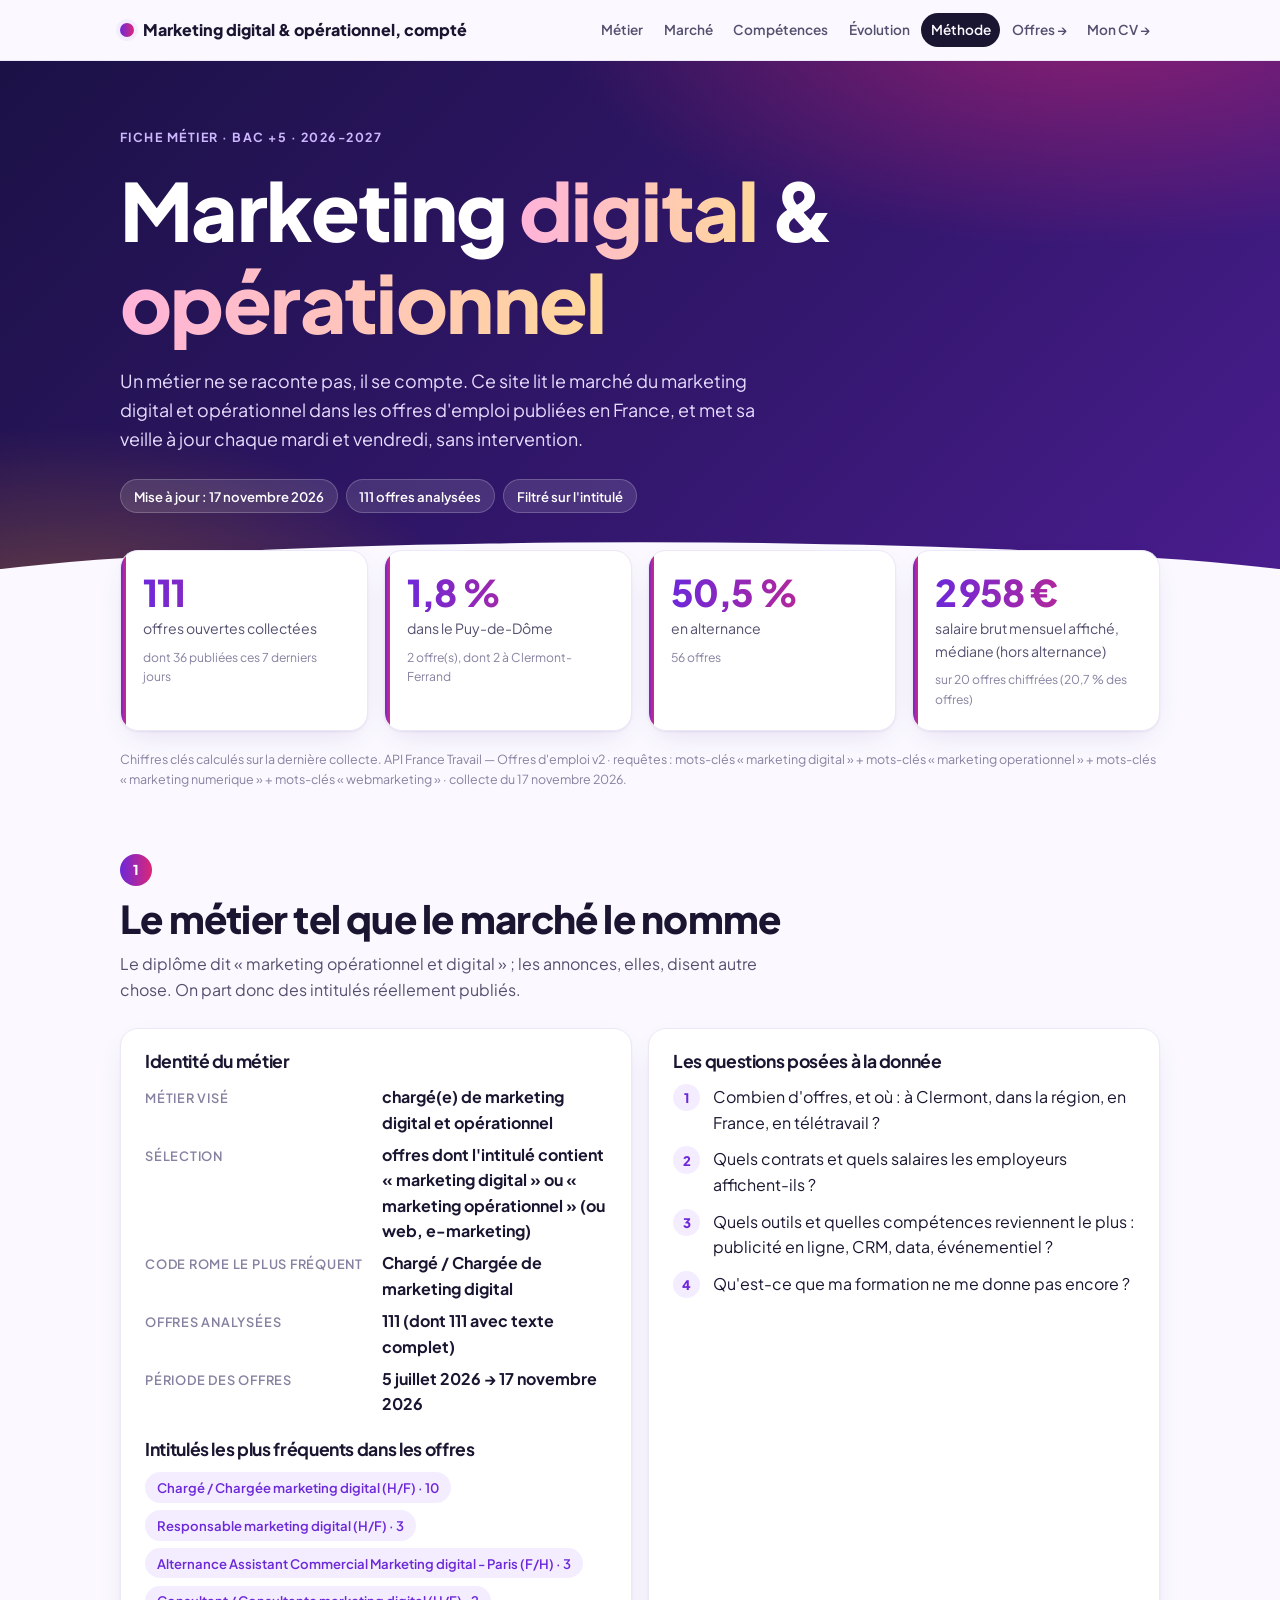
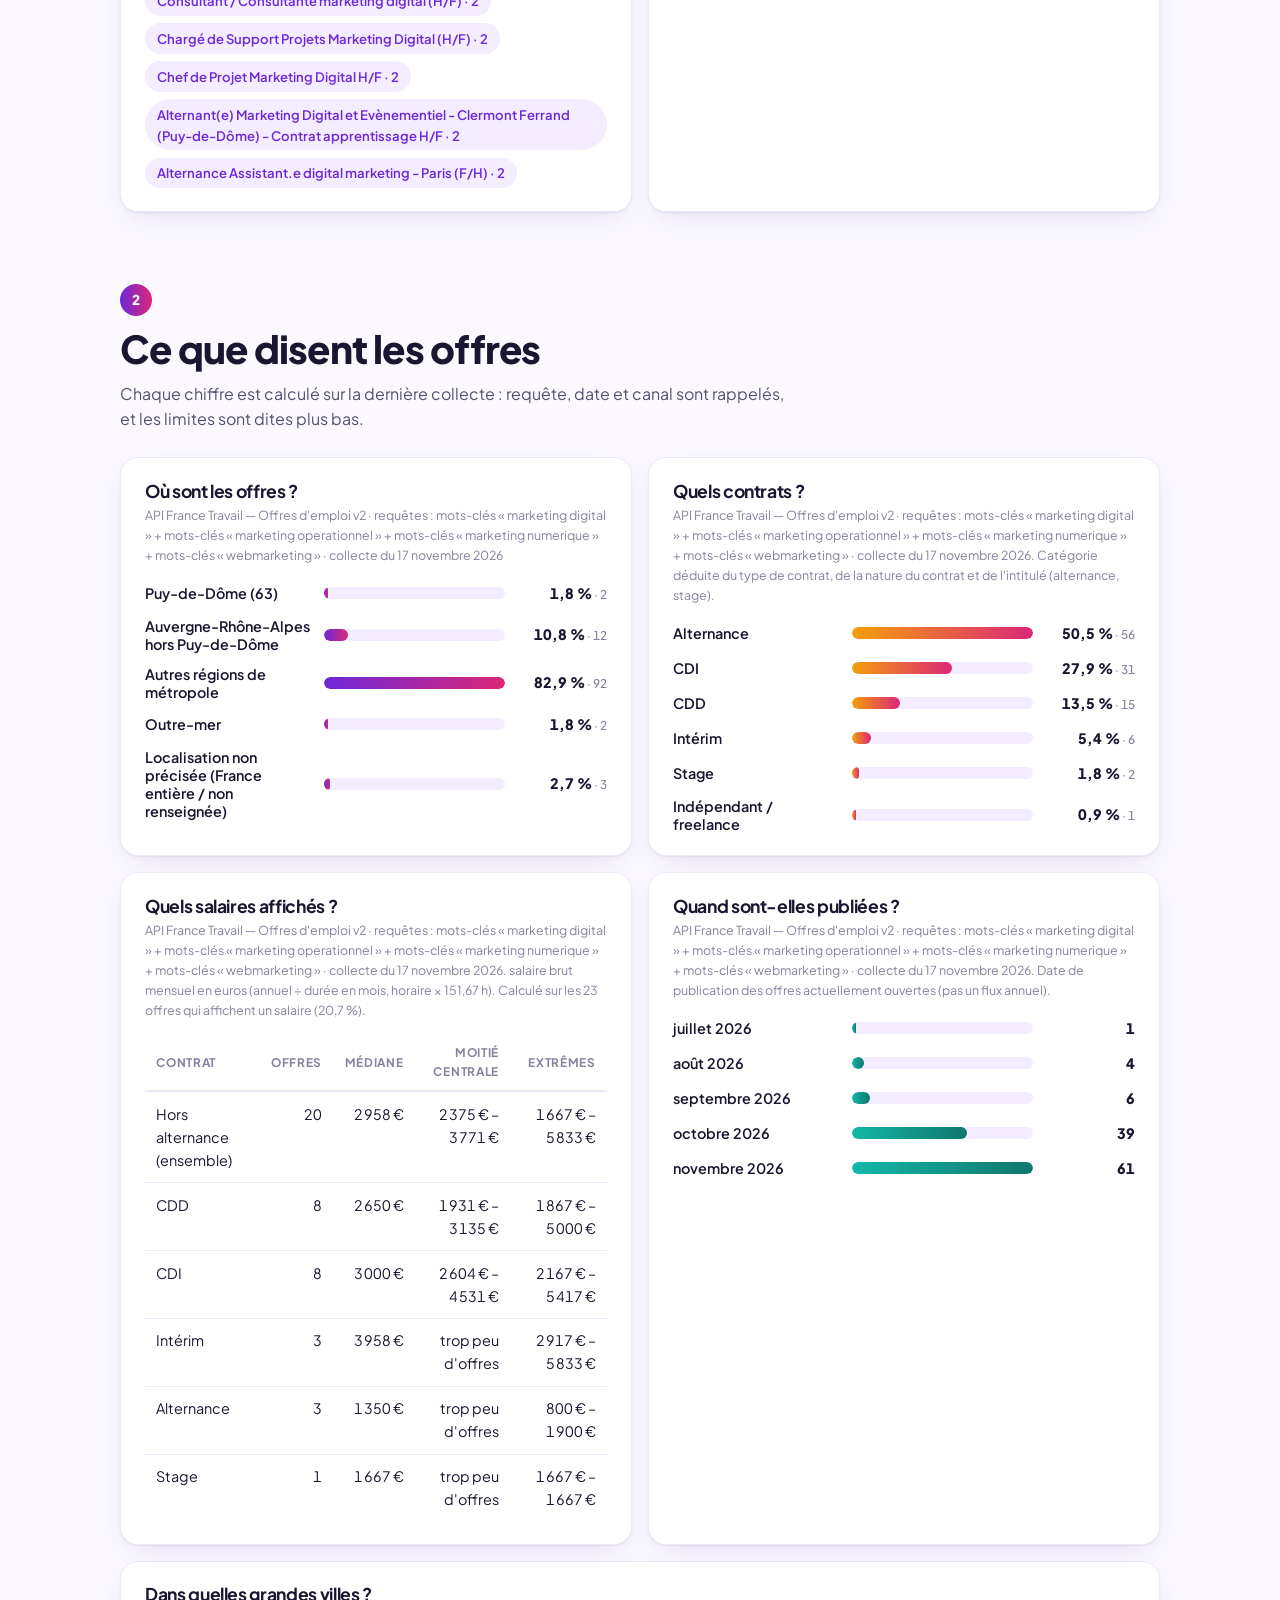
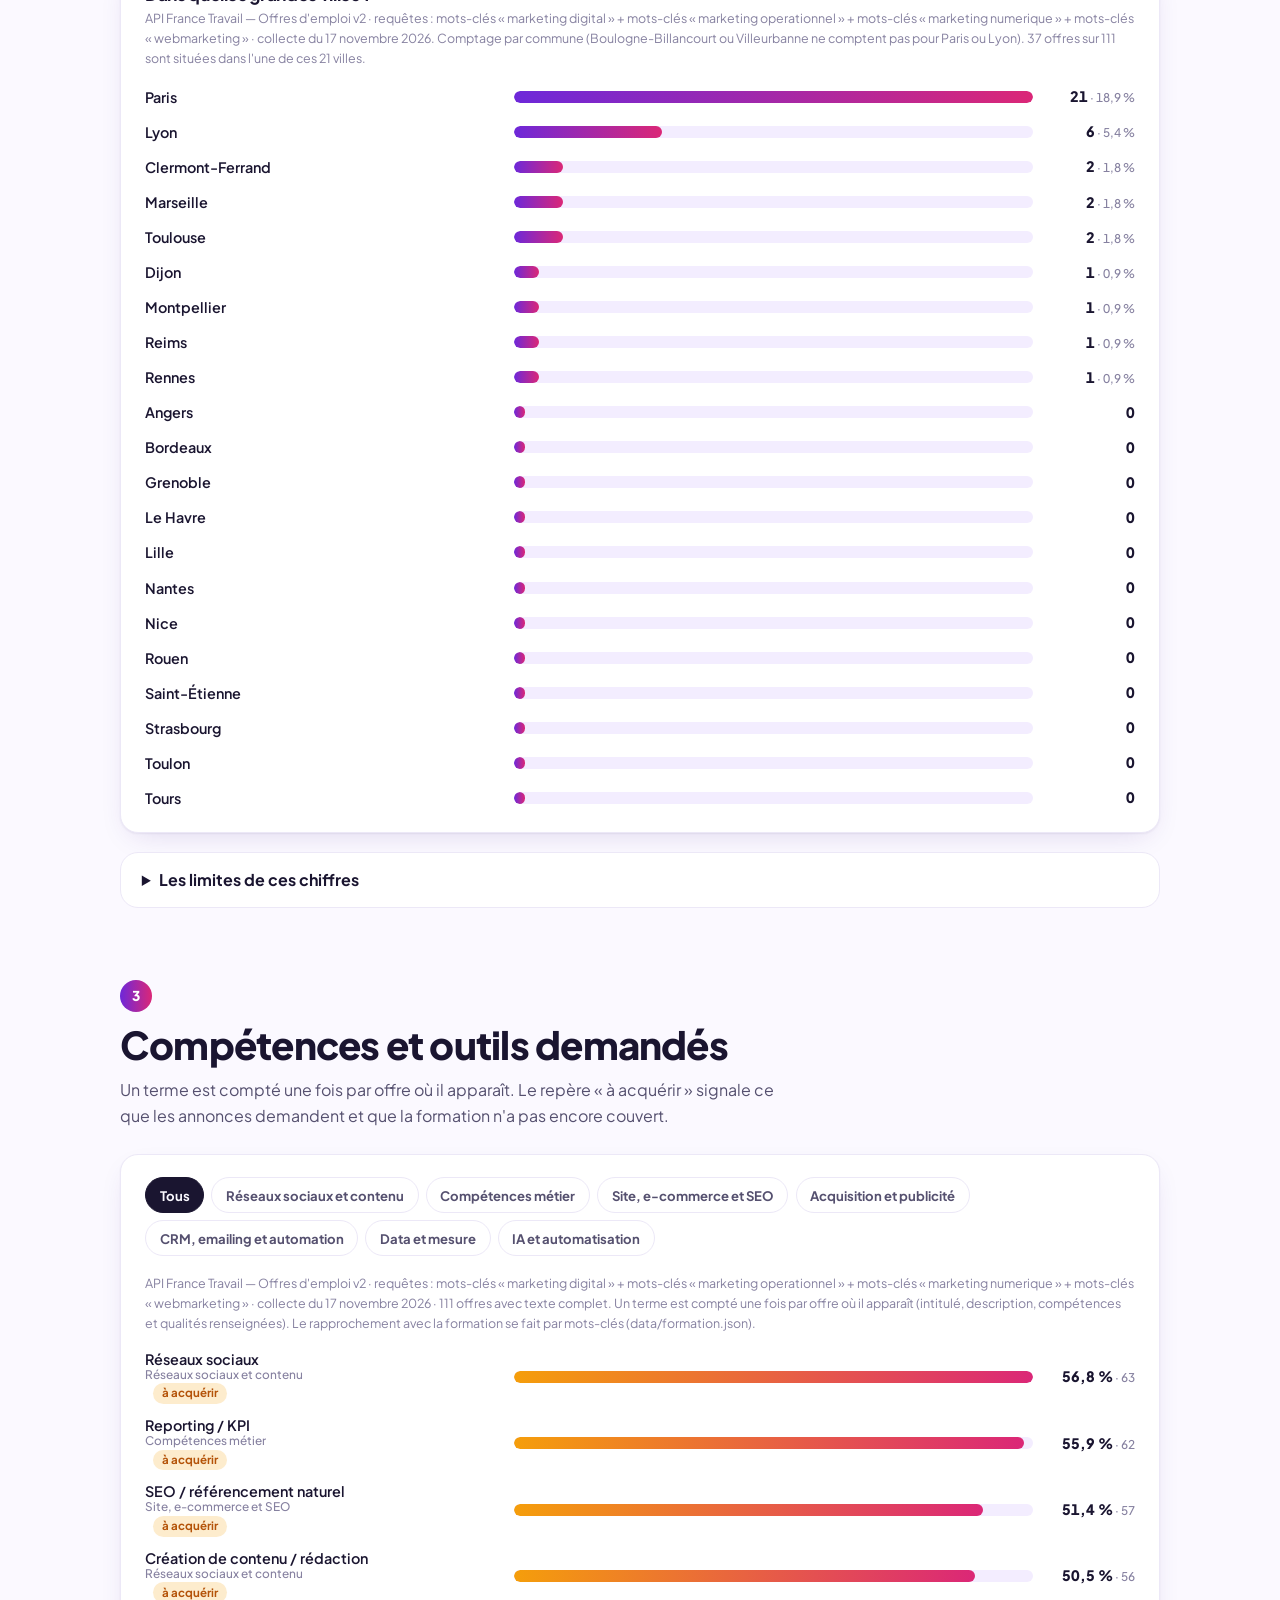
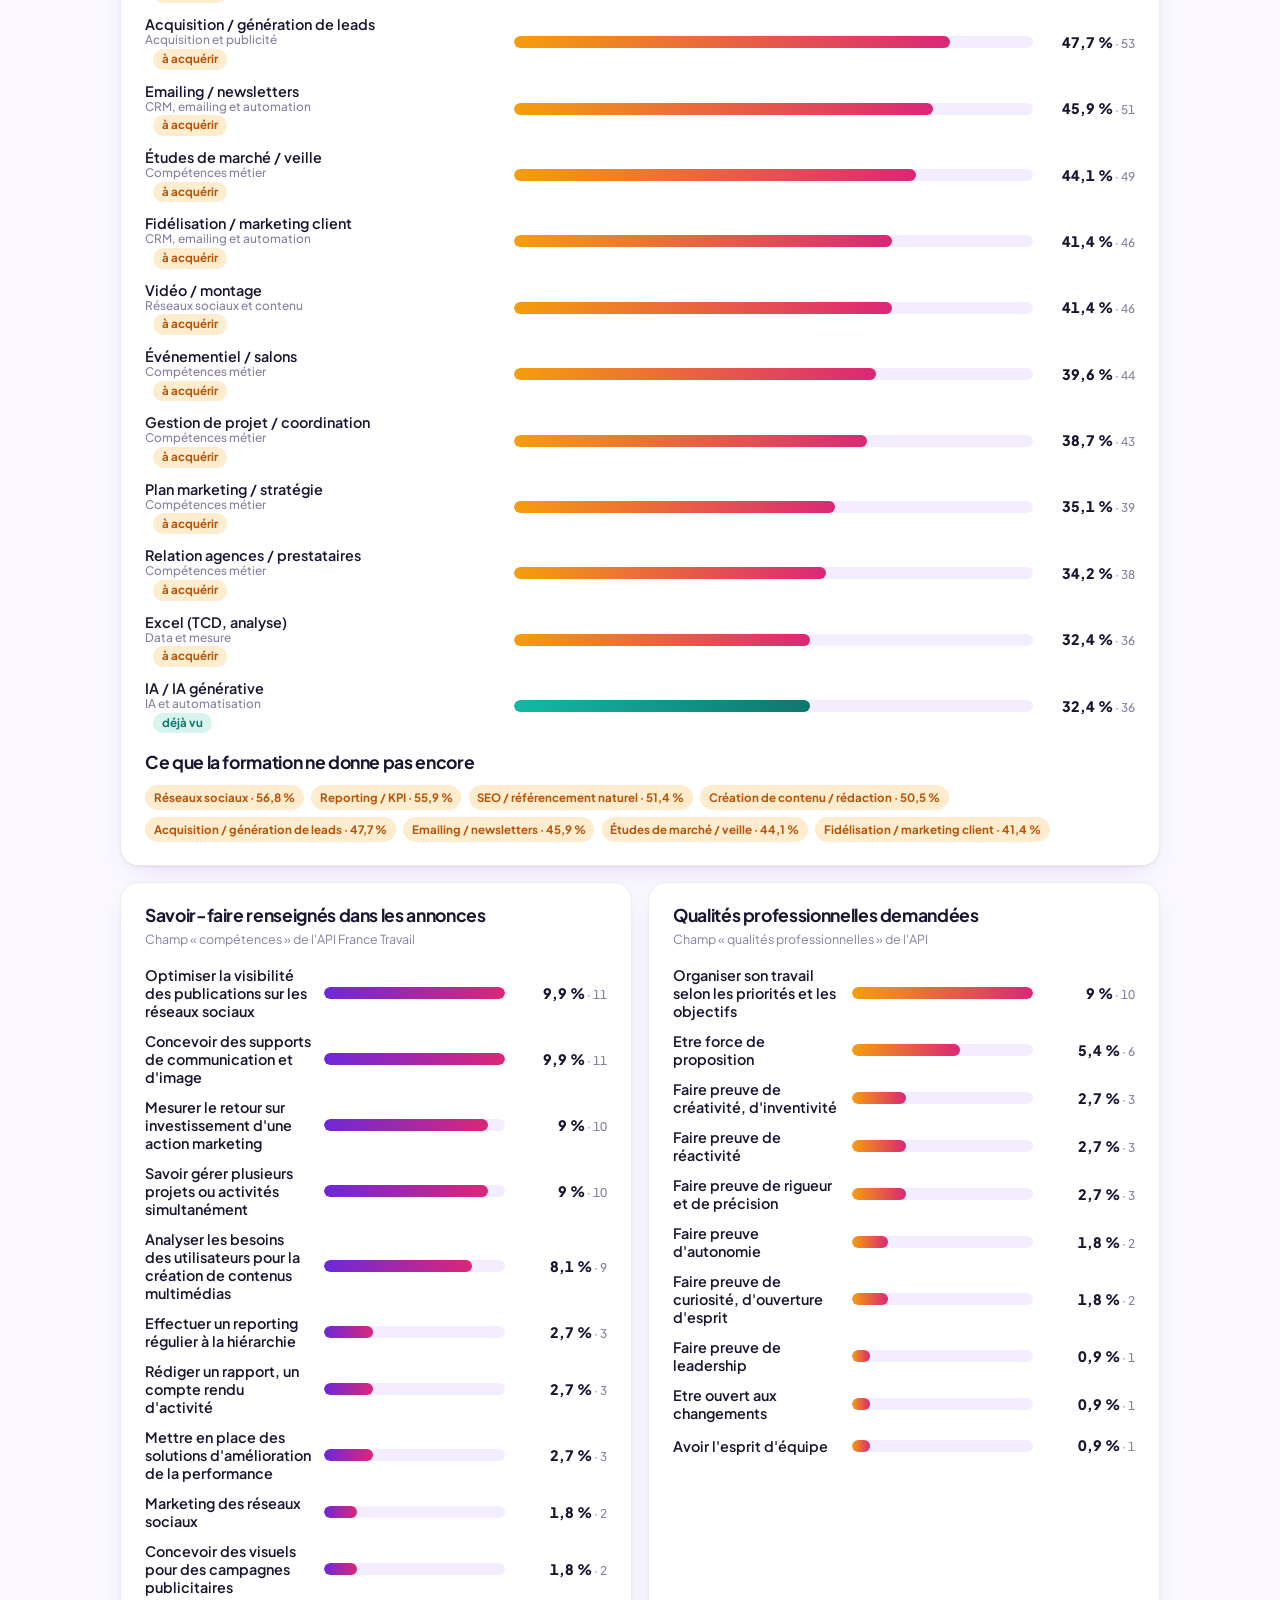
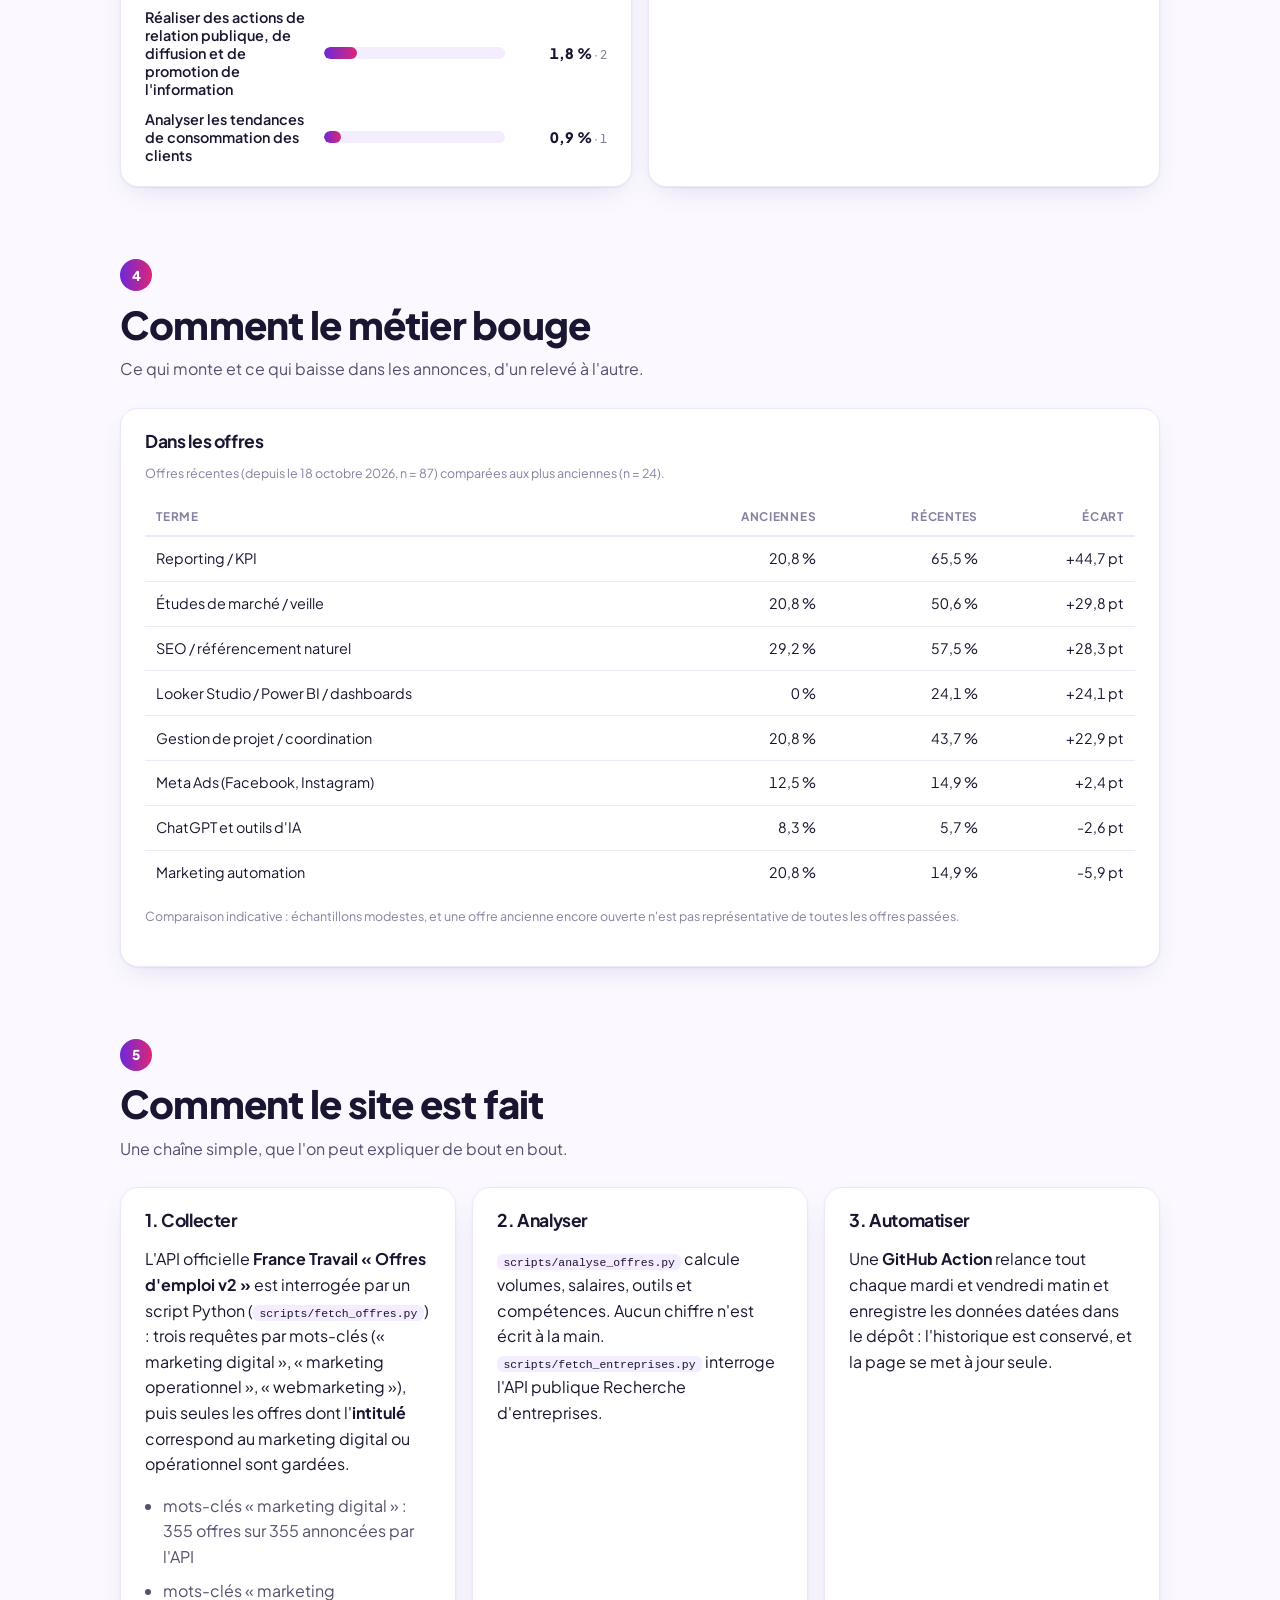
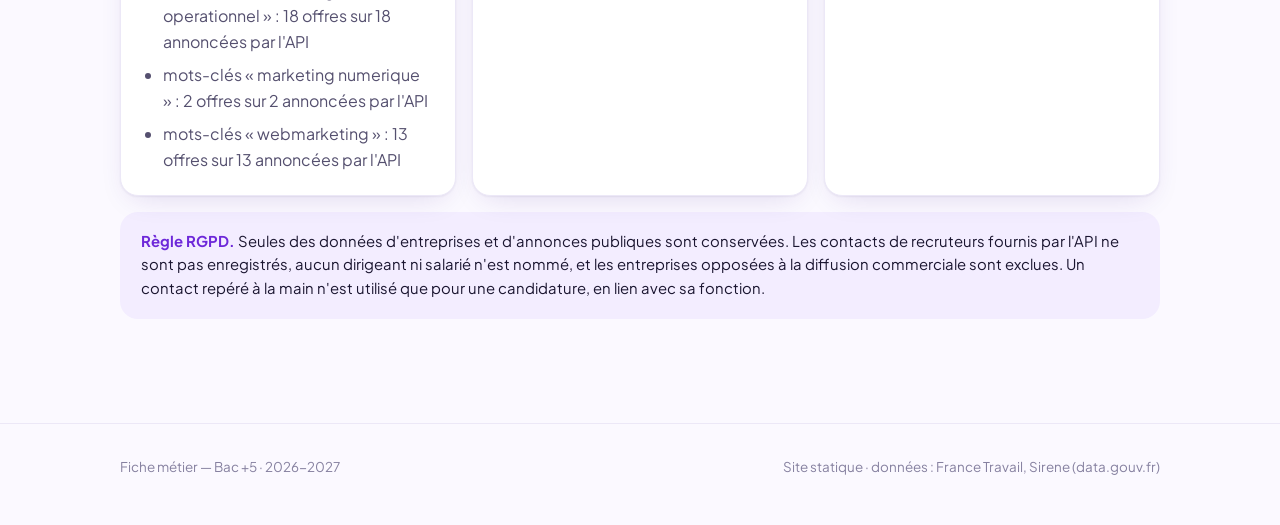
==== commit e562e584: "Retirer le mot-clé « marketing numérique » (3 requêtes au lieu de 4) Co-Authored-By: Claude Opus 5.5" ====
--- a/index.html
+++ b/index.html
@@ -8,7 +8,7 @@
 <link rel="preconnect" href="https://fonts.googleapis.com">
 <link rel="preconnect" href="https://fonts.gstatic.com" crossorigin>
 <link href="https://fonts.googleapis.com/css2?family=Plus+Jakarta+Sans:wght@400;500;600;700;800&display=swap" rel="stylesheet">
-<link rel="stylesheet" href="style.css?v=20261118">
+<link rel="stylesheet" href="style.css?v=20261118d">
 </head>
 <body>
 <div class="nav-wrap">
@@ -125,7 +125,7 @@
     </div>
     <div class="grid grid-3">
       <div class="card"><h3>1. Collecter</h3><p>L'API officielle <strong>France Travail « Offres d'emploi v2 »</strong> est interrogée par un script Python
-        (<code>scripts/fetch_offres.py</code>)  : quatre requêtes par mots-clés (« marketing digital », « marketing operationnel », « marketing numerique », « webmarketing »), puis seules
+        (<code>scripts/fetch_offres.py</code>)  : trois requêtes par mots-clés (« marketing digital », « marketing operationnel », « webmarketing »), puis seules
         les offres dont l'<strong>intitulé</strong> correspond au marketing digital ou opérationnel sont gardées.</p><div id="requetes"></div></div>
       <div class="card"><h3>2. Analyser</h3><p><code>scripts/analyse_offres.py</code> calcule volumes, salaires, outils et compétences. Aucun chiffre
         n'est écrit à la main. <code>scripts/fetch_entreprises.py</code> interroge l'API publique Recherche d'entreprises.</p></div>
@@ -145,6 +145,6 @@
     <span>Site statique · données : France Travail, Sirene (data.gouv.fr)</span>
   </div>
 </footer>
-<script src="script.js?v=20261118"></script>
+<script src="script.js?v=20261118d"></script>
 </body>
 </html>
--- a/style.css
+++ b/style.css
@@ -230,3 +230,18 @@
 }
 .offre-liens { display: grid; justify-items: end; gap: .3rem; }
 .offre-cv { color: var(--brand-2); }
+.cv-top-liste { list-style: none; margin: 0; padding: 0; display: grid; gap: .6rem; }
+.cv-top-liste li { display: grid; grid-template-columns: auto minmax(0, 1fr) auto; align-items: center; gap: 1rem;
+  padding: .8rem 1rem; border: 1px solid var(--line); border-radius: 14px; background: var(--soft); }
+.cv-top-pct { min-width: 3.6rem; text-align: center; font-weight: 800; font-size: 1.1rem; color: #fff;
+  padding: .45rem .5rem; border-radius: 12px; background: var(--grad); }
+.cv-top-info { display: grid; gap: .1rem; }
+.cv-top-info .src { margin: 0; }
+@media (max-width: 760px) {
+  .cv-top-liste li { grid-template-columns: auto minmax(0, 1fr); }
+  .cv-top-liste .offre-liens { grid-column: 1 / -1; justify-items: start; }
+}
+.cv-top-liste li.is-choisie { border-color: var(--brand); box-shadow: 0 0 0 2px var(--brand) inset; }
+.cv-top-liste li.is-choisie .offre-cv { font-weight: 800; }
+@keyframes cv-flash { 0% { box-shadow: 0 0 0 0 rgba(219, 39, 119, .7); } 100% { box-shadow: 0 0 0 18px rgba(219, 39, 119, 0); } }
+.cv-score-card.is-flash { animation: cv-flash 1.2s ease-out 2; border-color: var(--brand-2); }
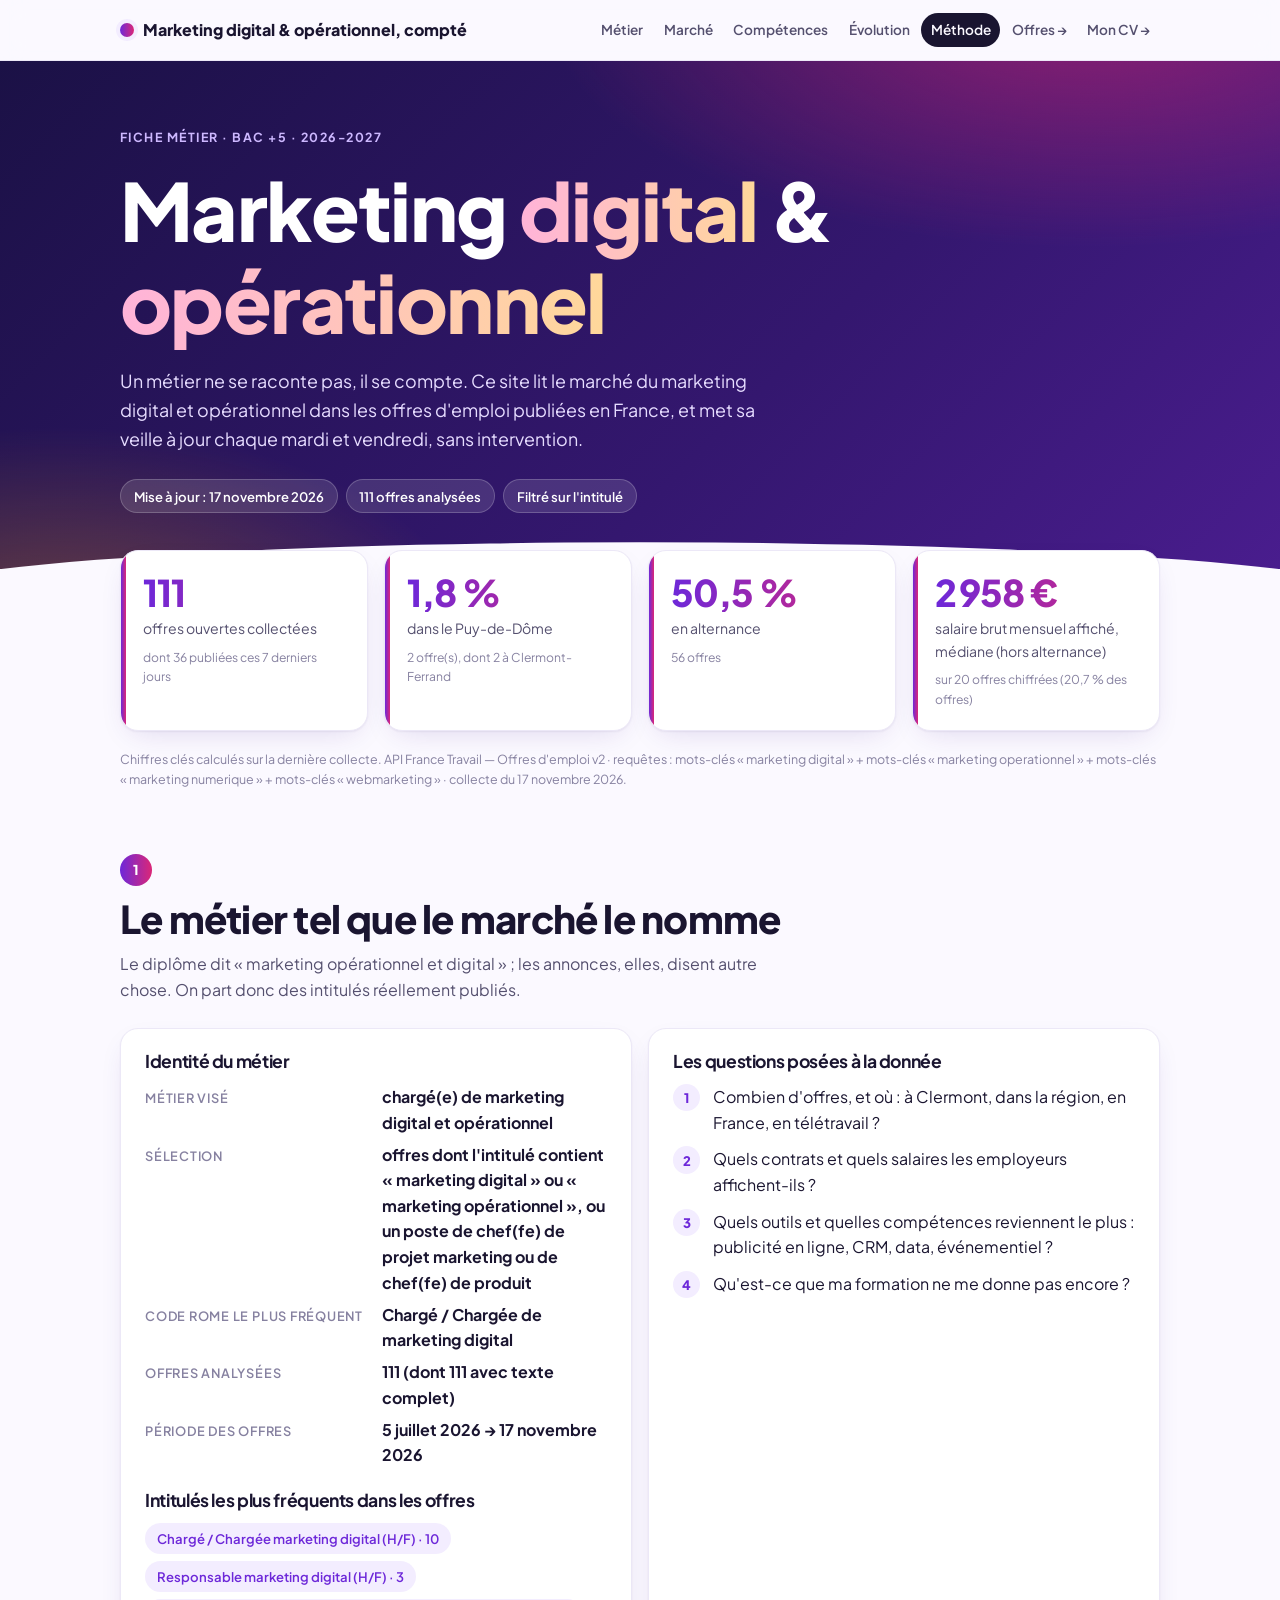
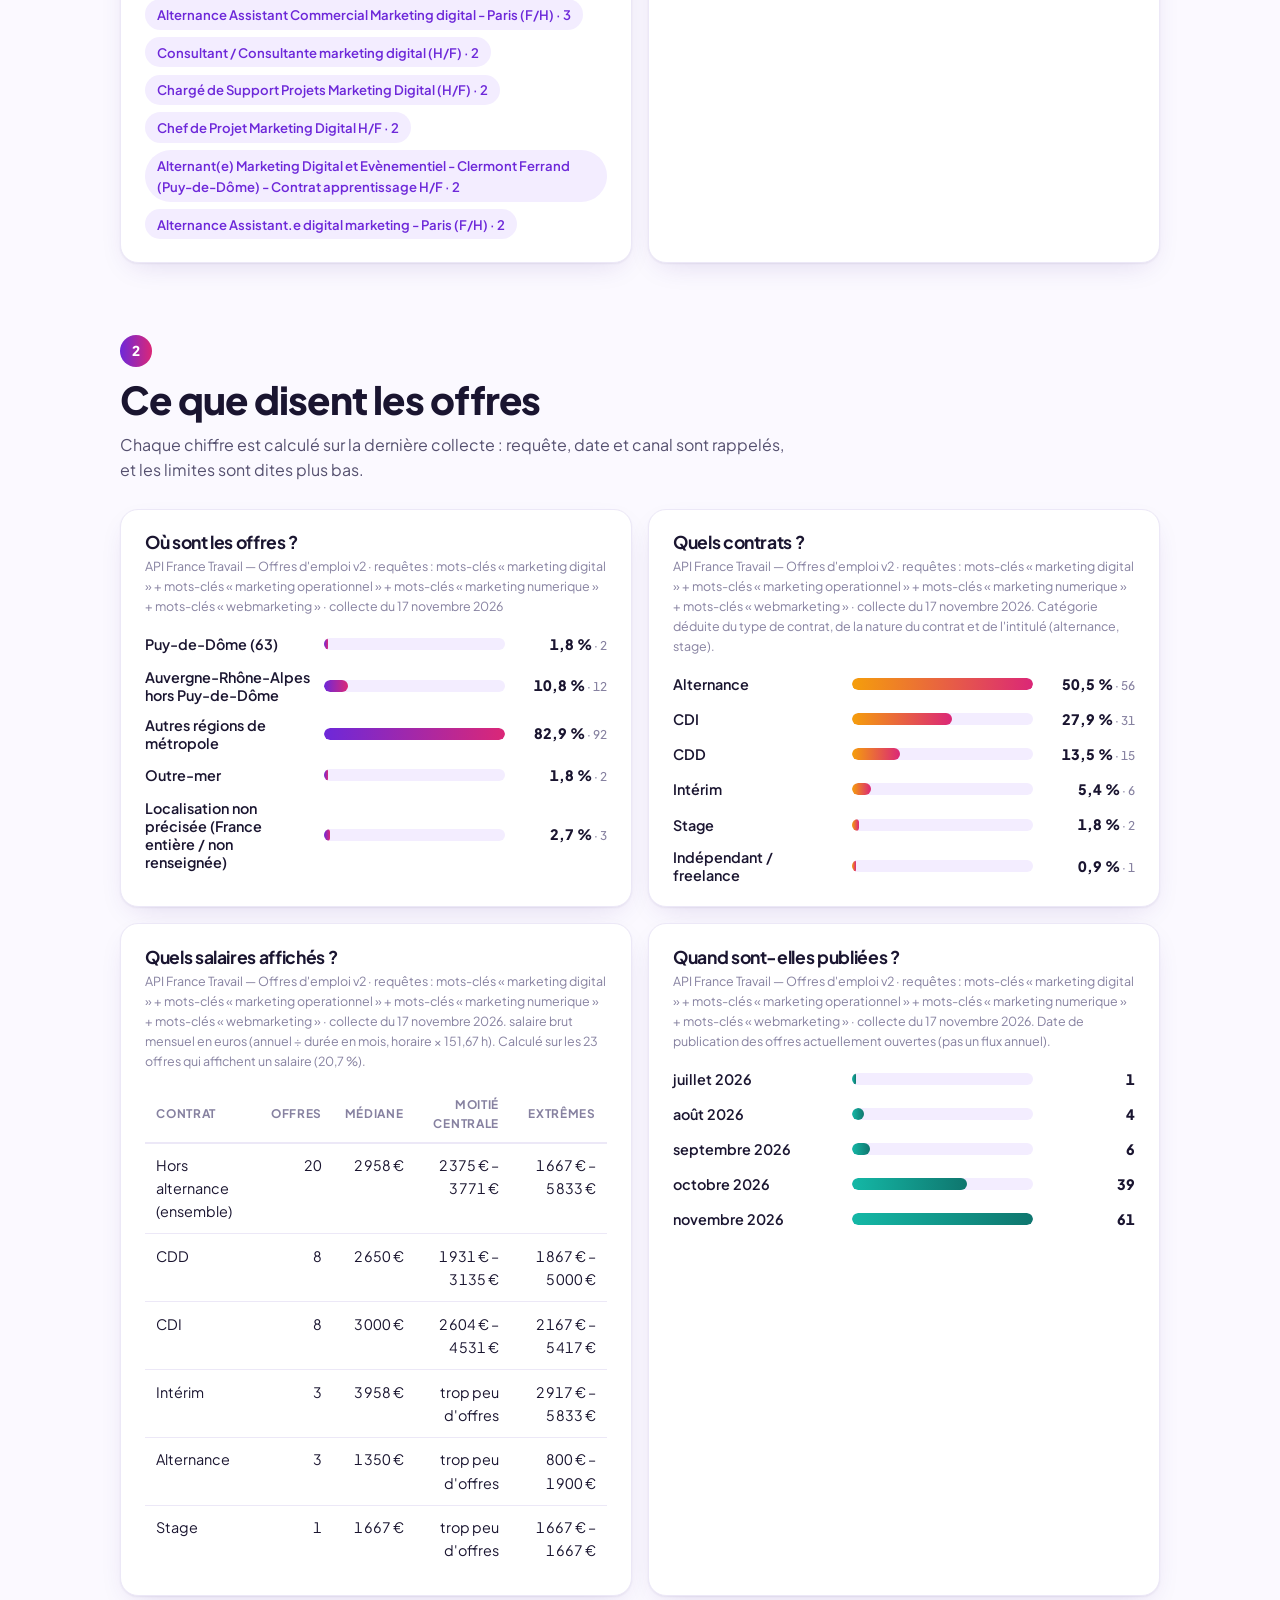
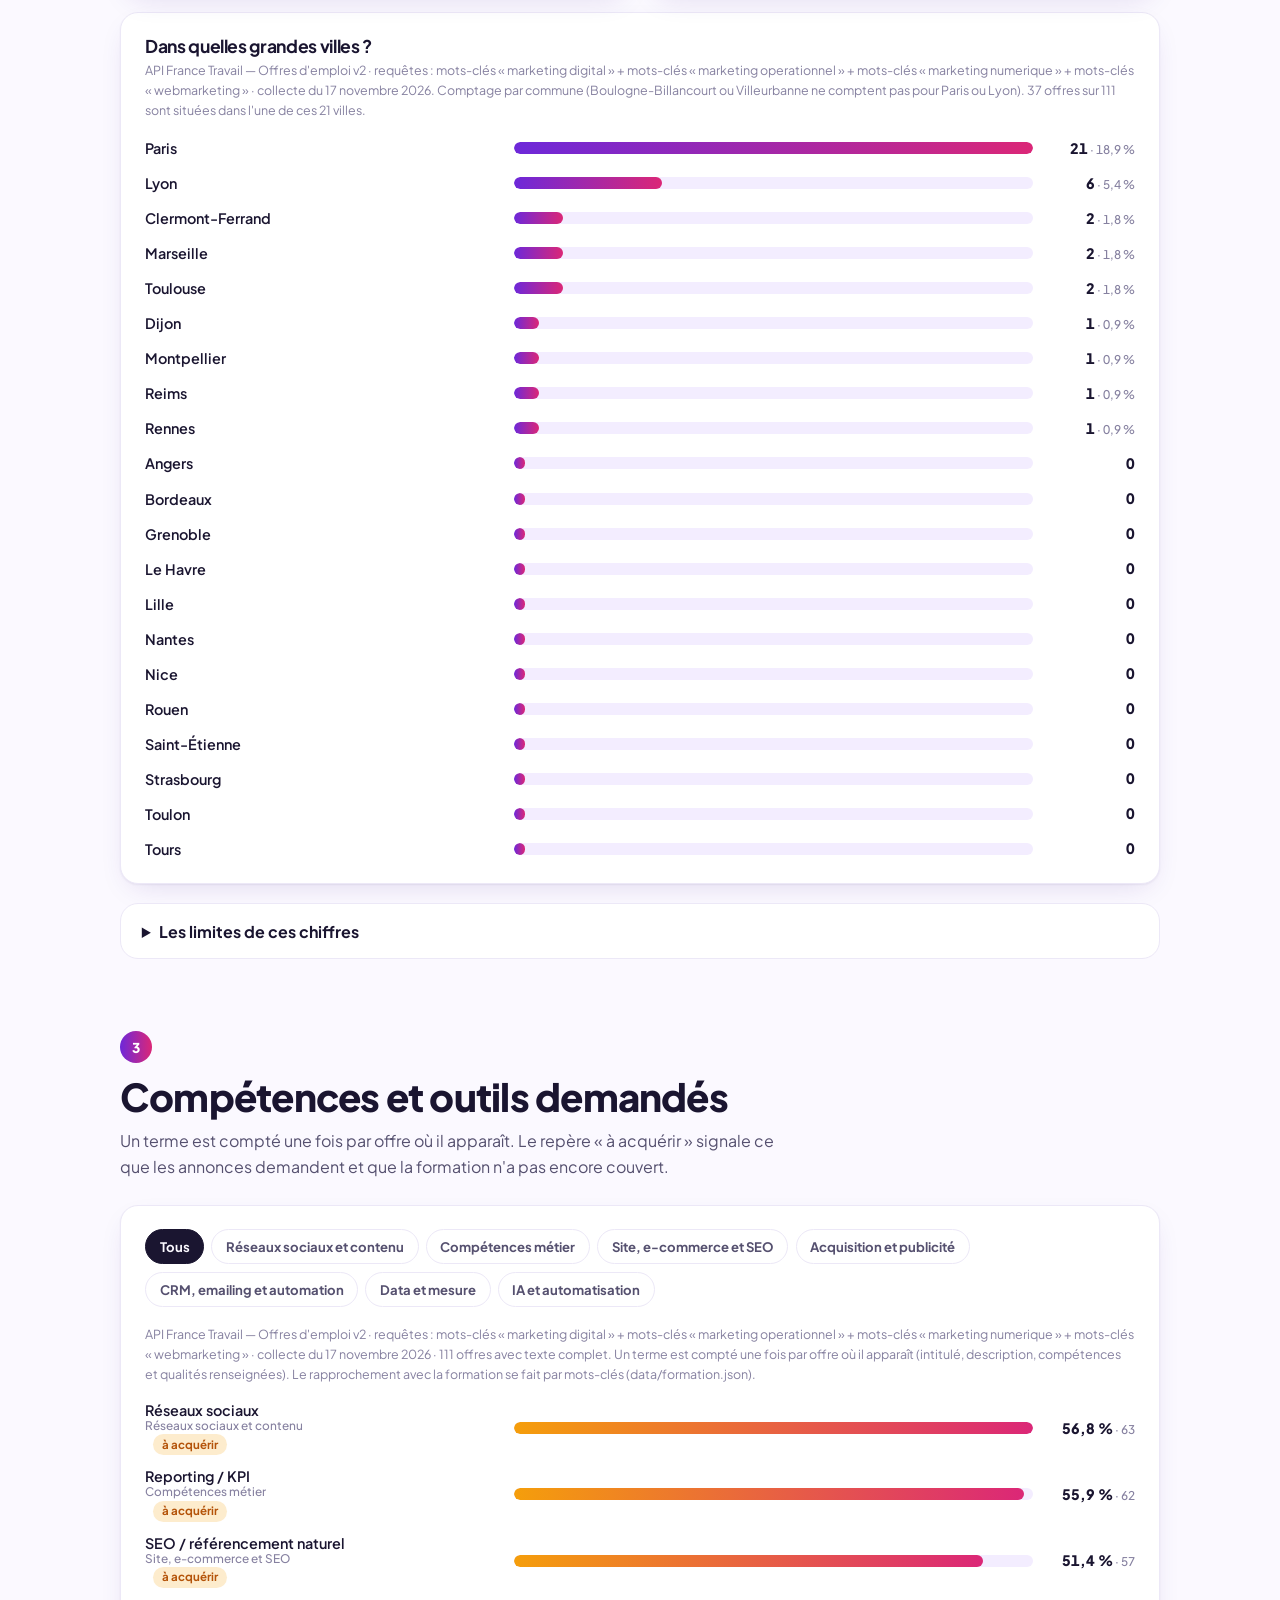
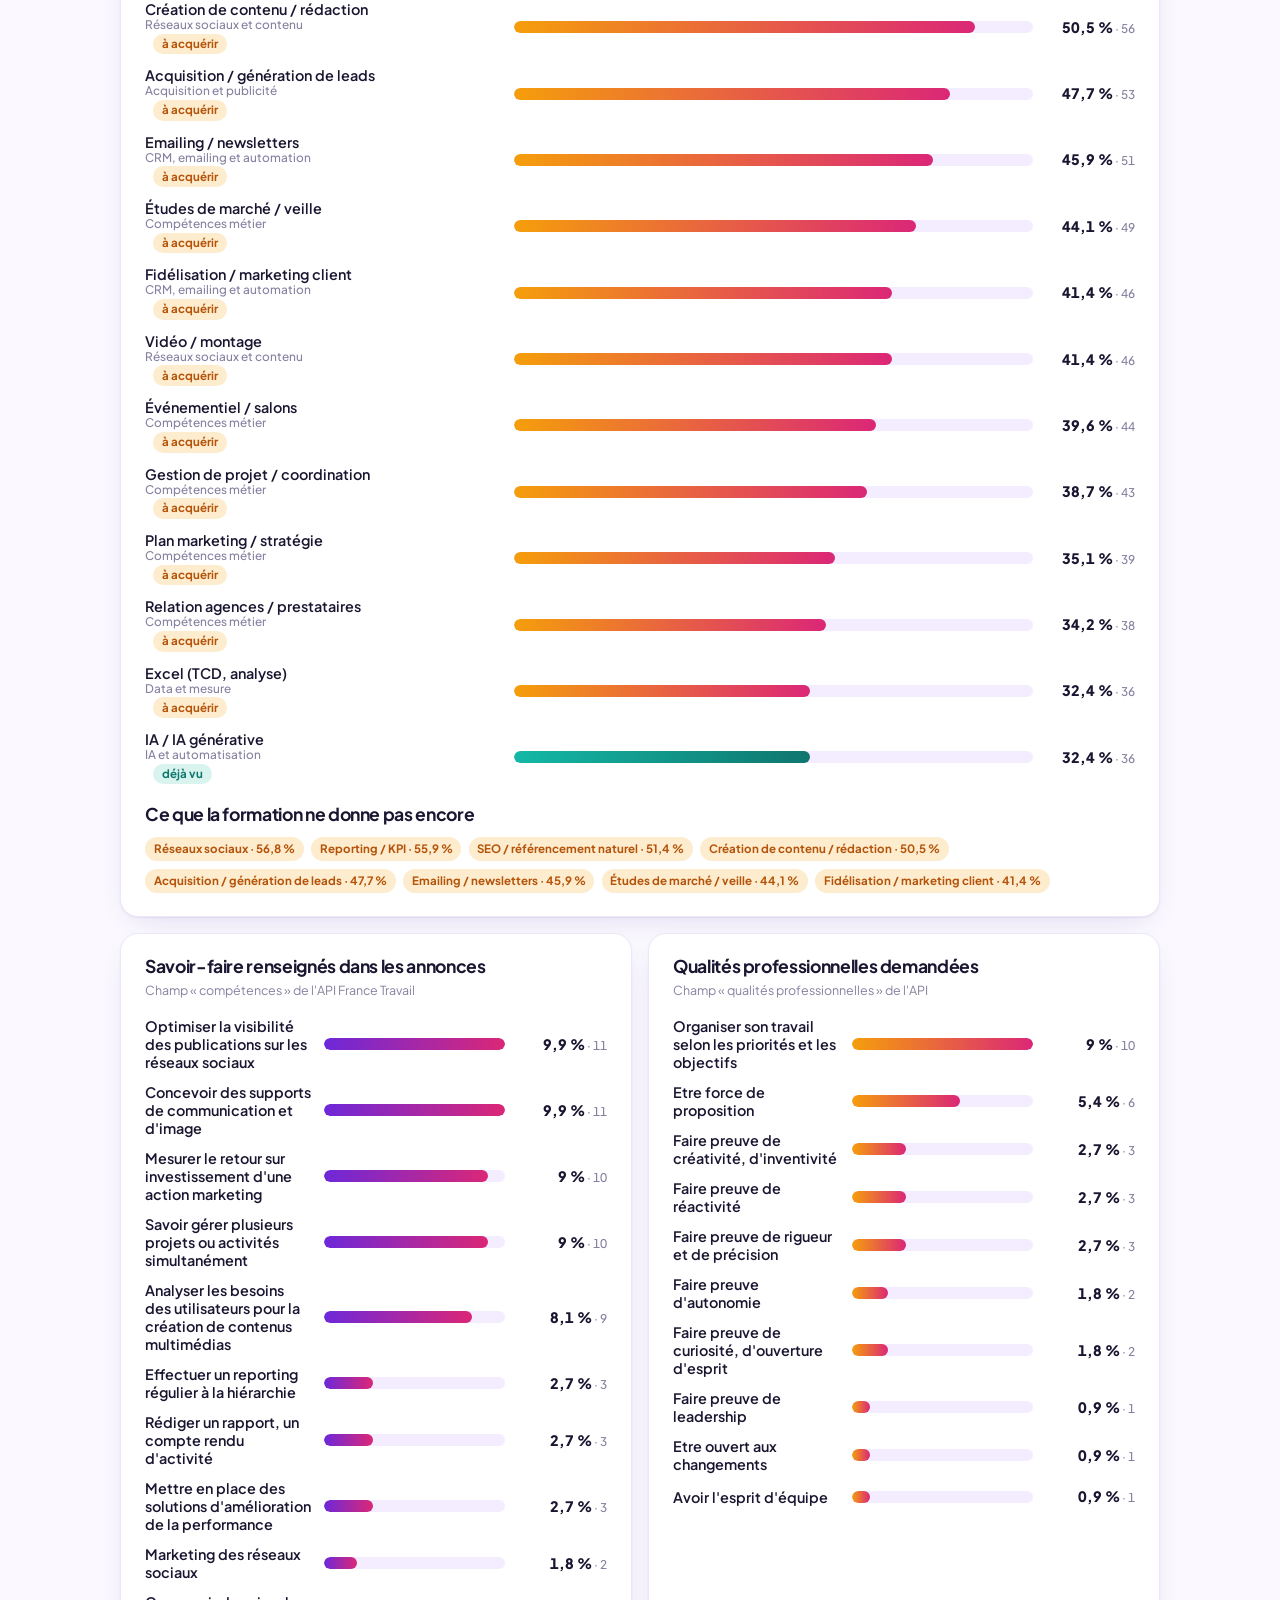
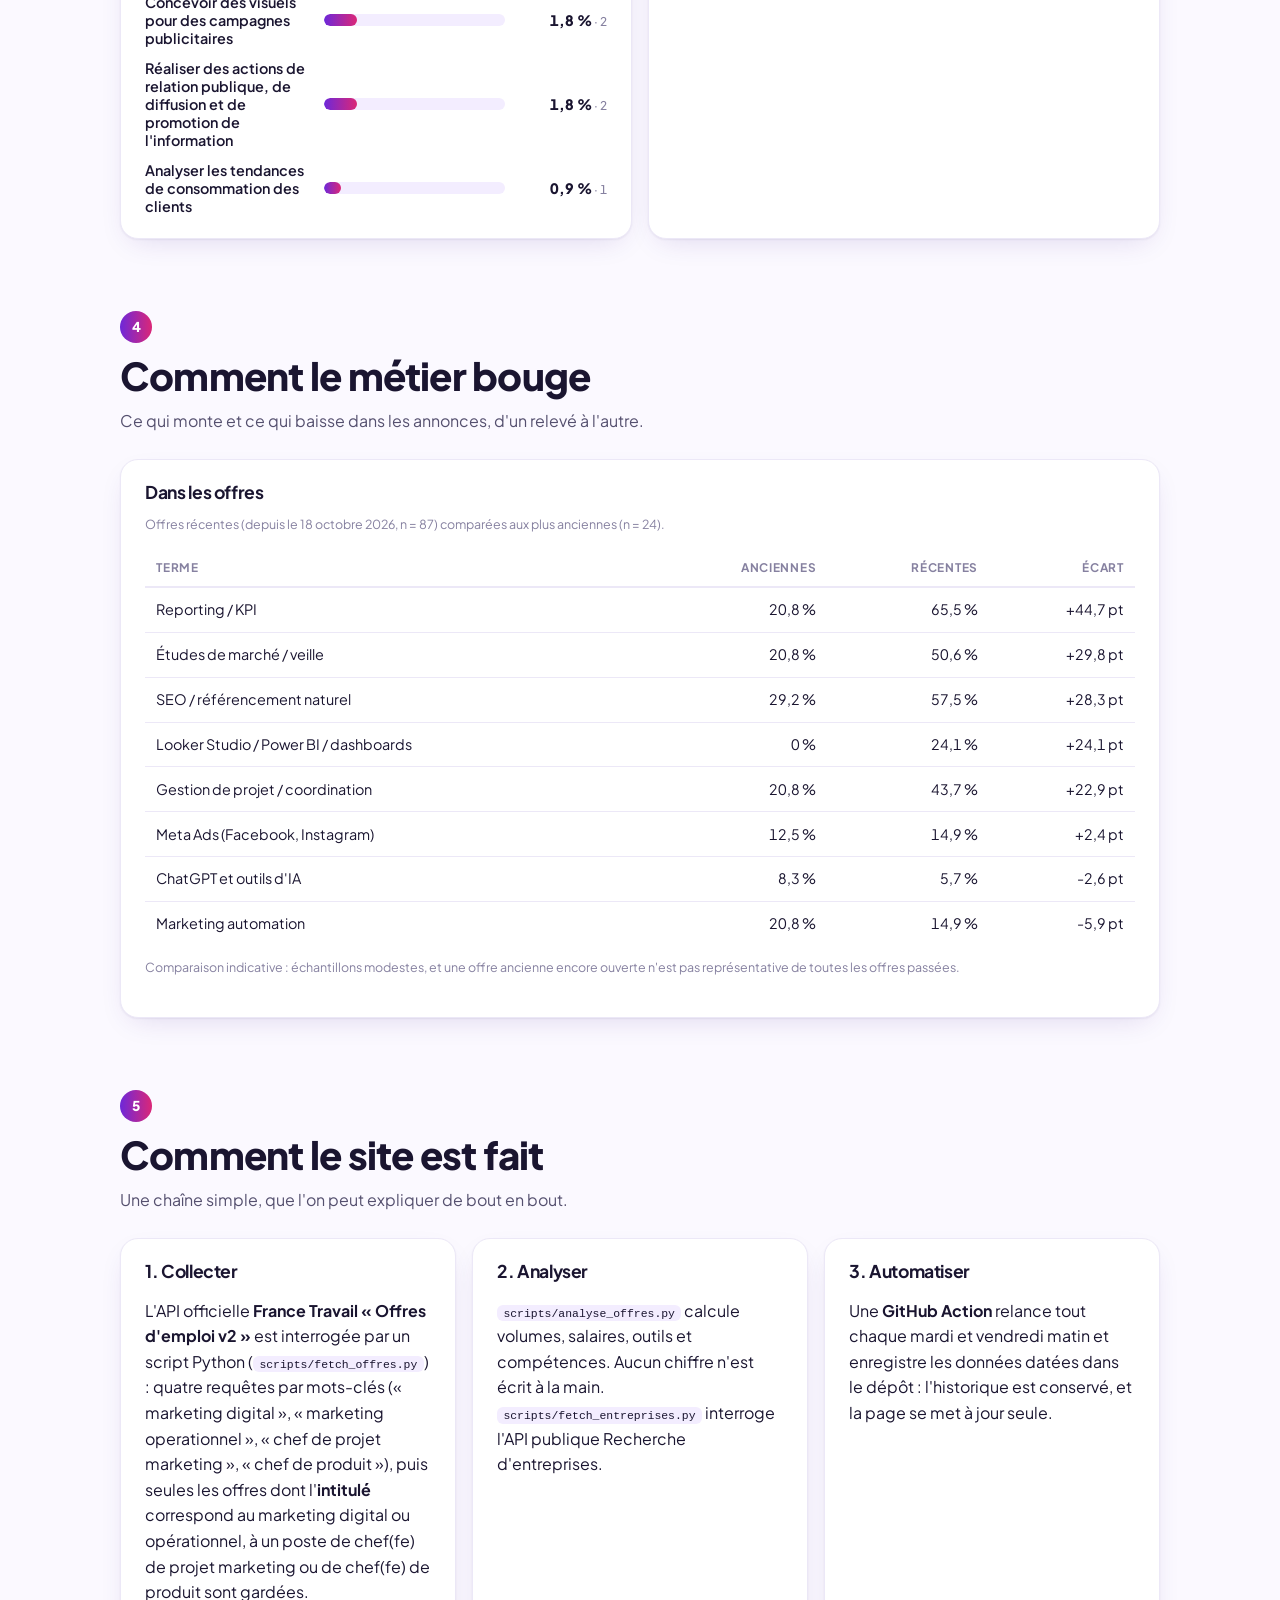
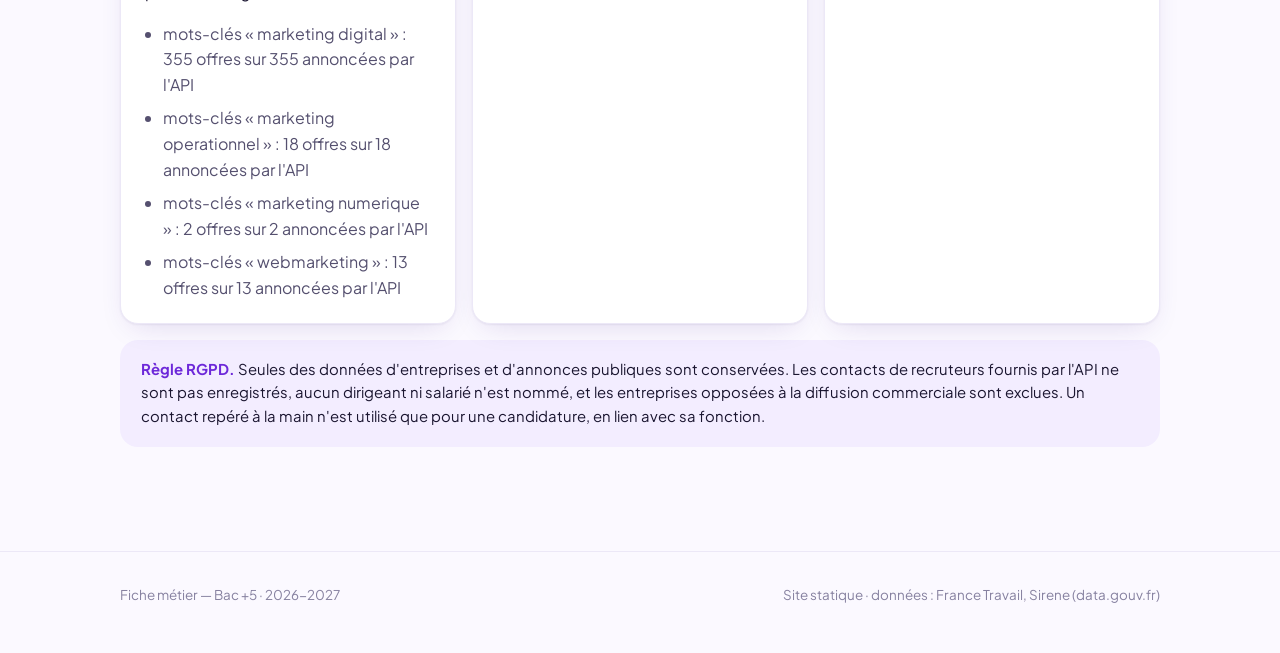
==== commit ae90b650: "Mots-clés : marketing digital, marketing opérationnel, chef(fe) de projet marketing, chef(fe) de pro" ====
--- a/index.html
+++ b/index.html
@@ -8,7 +8,7 @@
 <link rel="preconnect" href="https://fonts.googleapis.com">
 <link rel="preconnect" href="https://fonts.gstatic.com" crossorigin>
 <link href="https://fonts.googleapis.com/css2?family=Plus+Jakarta+Sans:wght@400;500;600;700;800&display=swap" rel="stylesheet">
-<link rel="stylesheet" href="style.css?v=20261118d">
+<link rel="stylesheet" href="style.css?v=20261118e">
 </head>
 <body>
 <div class="nav-wrap">
@@ -125,8 +125,8 @@
     </div>
     <div class="grid grid-3">
       <div class="card"><h3>1. Collecter</h3><p>L'API officielle <strong>France Travail « Offres d'emploi v2 »</strong> est interrogée par un script Python
-        (<code>scripts/fetch_offres.py</code>)  : trois requêtes par mots-clés (« marketing digital », « marketing operationnel », « webmarketing »), puis seules
-        les offres dont l'<strong>intitulé</strong> correspond au marketing digital ou opérationnel sont gardées.</p><div id="requetes"></div></div>
+        (<code>scripts/fetch_offres.py</code>)  : quatre requêtes par mots-clés (« marketing digital », « marketing operationnel », « chef de projet marketing », « chef de produit »), puis seules
+        les offres dont l'<strong>intitulé</strong> correspond au marketing digital ou opérationnel, à un poste de chef(fe) de projet marketing ou de chef(fe) de produit sont gardées.</p><div id="requetes"></div></div>
       <div class="card"><h3>2. Analyser</h3><p><code>scripts/analyse_offres.py</code> calcule volumes, salaires, outils et compétences. Aucun chiffre
         n'est écrit à la main. <code>scripts/fetch_entreprises.py</code> interroge l'API publique Recherche d'entreprises.</p></div>
       <div class="card"><h3>3. Automatiser</h3><p>Une <strong>GitHub Action</strong> relance tout chaque mardi et vendredi matin et enregistre les données datées dans le
@@ -145,6 +145,6 @@
     <span>Site statique · données : France Travail, Sirene (data.gouv.fr)</span>
   </div>
 </footer>
-<script src="script.js?v=20261118d"></script>
+<script src="script.js?v=20261118e"></script>
 </body>
 </html>
